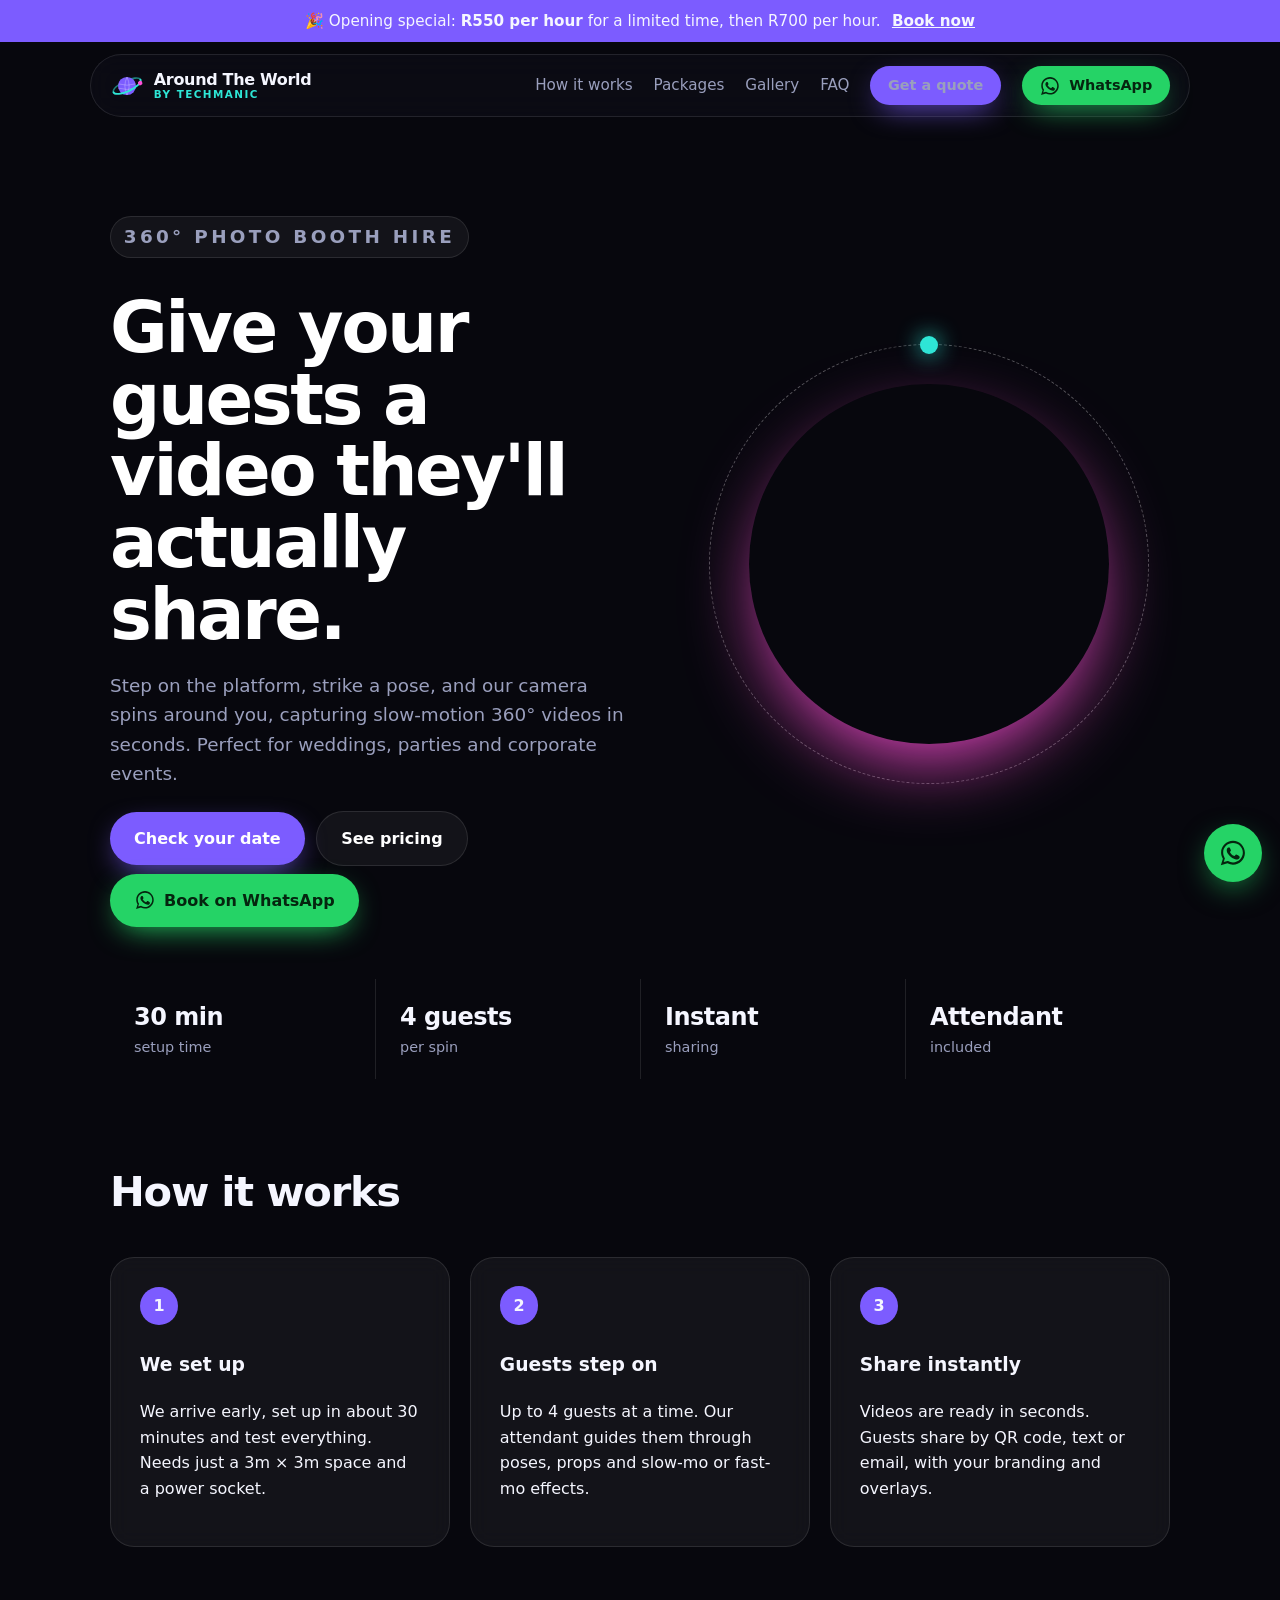
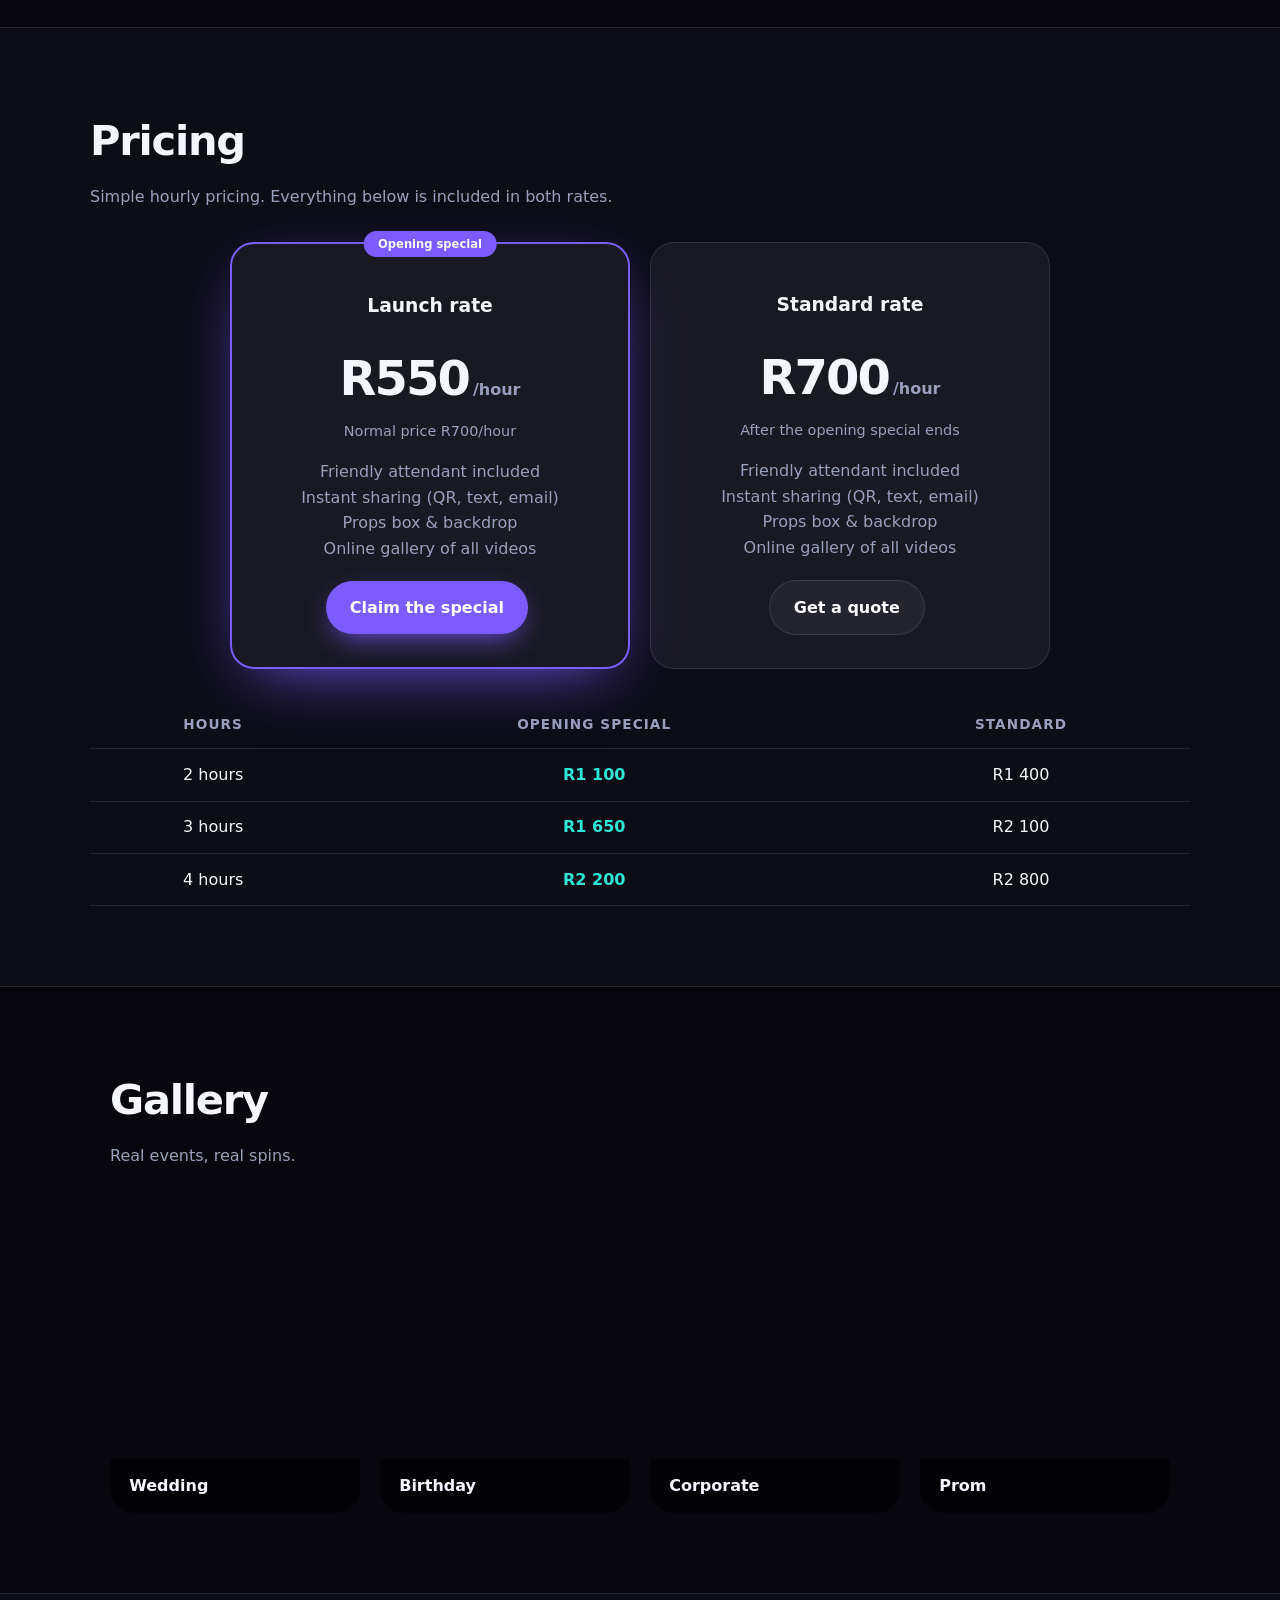
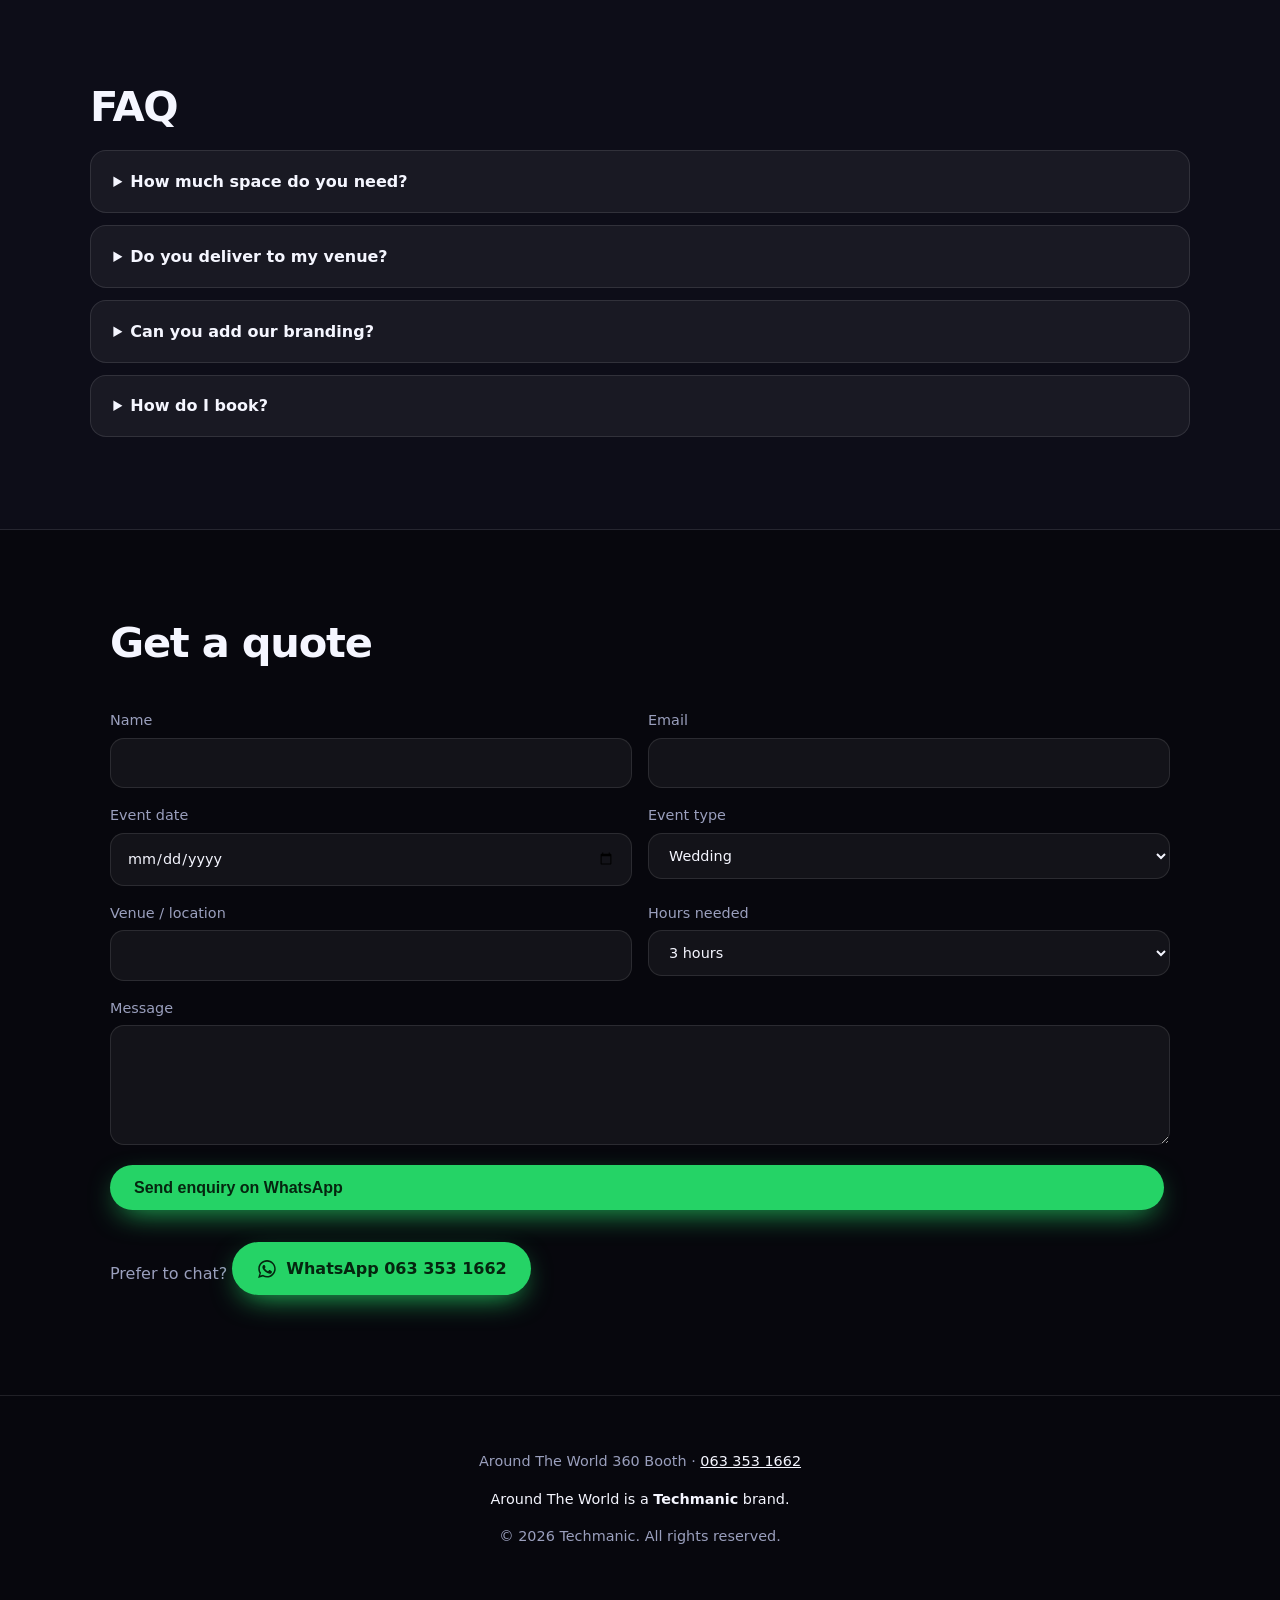
==== index.html @ c6d535d0 "Add Techmanic parent brand to nav and footer Co-Authored-By: Claude Sonnet 5.5 <noreply@anthropic.co" ====
<!DOCTYPE html>
<html lang="en">
<head>
<meta charset="UTF-8">
<meta name="viewport" content="width=device-width, initial-scale=1">
<title>Around The World | 360 Photo Booth Hire South Africa</title>
<meta name="description" content="Hire a 360 photo booth for weddings, birthdays and corporate events. Slow-motion video, instant sharing, friendly attendant included.">
<link rel="icon" type="image/svg+xml" href="assets/logo-mark.svg">
<link rel="stylesheet" href="assets/style.css">
</head>
<body>
<div class="promo">🎉 Opening special: <strong>R550 per hour</strong> for a limited time, then R700 per hour. <a href="#book">Book now</a></div>
<header class="nav">
  <a class="logo" href="#top"><img class="mark" src="assets/logo-mark.svg" alt="" width="34" height="34"><span class="brand">Around The World<small>by Techmanic</small></span></a>
  <nav>
    <a href="#how">How it works</a>
    <a href="#packages">Packages</a>
    <a href="#gallery">Gallery</a>
    <a href="#faq">FAQ</a>
    <a class="btn small" href="#book">Get a quote</a>
    <a class="btn small wa" href="https://wa.me/27633531662?text=Hi%20Around%20The%20World%2C%20I%27d%20like%20to%20book%20the%20360%20photo%20booth." target="_blank" rel="noopener"><svg viewBox="0 0 32 32" width="22" height="22" aria-hidden="true" fill="currentColor"><path d="M16 3C9 3 3.3 8.6 3.3 15.5c0 2.4.7 4.7 1.9 6.600L3 29l7.100-2.100a12.800 12.800 0 0 0 5.900 1.500c7 0 12.700-5.600 12.700-12.500S23 3 16 3zm0 23.100c-1.900 0-3.700-.5-5.300-1.500l-.4-.2-4.200 1.200 1.300-4-.3-.4a10.300 10.300 0 0 1-1.600-5.600C5.500 9.900 10.200 5.400 16 5.400s10.500 4.500 10.500 10.100S21.800 26.100 16 26.100zm5.800-7.500c-.3-.2-1.900-.9-2.200-1-.3-.1-.5-.2-.7.200-.2.300-.8 1-1 1.200-.2.200-.4.200-.7.100-.3-.2-1.400-.5-2.600-1.600-1-.9-1.600-1.900-1.800-2.200-.2-.3 0-.5.100-.7l.5-.6c.2-.2.200-.3.300-.5.100-.2.100-.4 0-.6l-1-2.300c-.2-.6-.5-.5-.7-.5h-.6c-.2 0-.6.1-.9.400-.3.300-1.200 1.200-1.200 2.800s1.200 3.300 1.400 3.500c.2.200 2.400 3.700 5.800 5.100.8.400 1.500.6 2 .8.800.3 1.600.2 2.200.1.700-.1 1.900-.8 2.200-1.500.3-.8.300-1.400.2-1.500-.1-.2-.3-.3-.6-.4z"/></svg> WhatsApp</a>
  </nav>
</header>

<main id="top">
  <section class="hero">
    <div class="hero-text">
      <p class="eyebrow">360° Photo Booth Hire</p>
      <h1>Give your guests a video they'll actually share.</h1>
      <p>Step on the platform, strike a pose, and our camera spins around you, capturing slow-motion 360° videos in seconds. Perfect for weddings, parties and corporate events.</p>
      <a class="btn" href="#book">Check your date</a>
      <a class="btn ghost" href="#packages">See pricing</a>
      <a class="btn wa" href="https://wa.me/27633531662?text=Hi%20Around%20The%20World%2C%20I%27d%20like%20to%20book%20the%20360%20photo%20booth." target="_blank" rel="noopener"><svg viewBox="0 0 32 32" width="22" height="22" aria-hidden="true" fill="currentColor"><path d="M16 3C9 3 3.3 8.6 3.3 15.5c0 2.4.7 4.7 1.9 6.600L3 29l7.100-2.100a12.800 12.800 0 0 0 5.900 1.500c7 0 12.700-5.600 12.700-12.500S23 3 16 3zm0 23.100c-1.900 0-3.700-.5-5.300-1.500l-.4-.2-4.200 1.200 1.300-4-.3-.4a10.300 10.300 0 0 1-1.600-5.600C5.500 9.900 10.200 5.400 16 5.400s10.500 4.500 10.500 10.100S21.800 26.100 16 26.100zm5.800-7.500c-.3-.2-1.900-.9-2.200-1-.3-.1-.5-.2-.7.200-.2.300-.8 1-1 1.200-.2.200-.4.200-.7.100-.3-.2-1.400-.5-2.600-1.600-1-.9-1.600-1.900-1.800-2.200-.2-.3 0-.5.100-.7l.5-.6c.2-.2.200-.3.300-.5.100-.2.100-.4 0-.6l-1-2.300c-.2-.6-.5-.5-.7-.5h-.6c-.2 0-.6.1-.9.400-.3.300-1.200 1.200-1.200 2.800s1.200 3.300 1.400 3.500c.2.200 2.400 3.700 5.800 5.100.8.400 1.500.6 2 .8.800.3 1.600.2 2.200.1.700-.1 1.900-.8 2.200-1.500.3-.8.300-1.400.2-1.500-.1-.2-.3-.3-.6-.4z"/></svg> Book on WhatsApp</a>
    </div>
    <div class="hero-art" aria-hidden="true"><div class="orbit"><span class="dot"></span></div><div class="hero-img" style="background-image:url(assets/images/hero.jpg),var(--g-hero)"></div></div>
  </section>

  <section class="stats">
    <div><strong>30 min</strong><span>setup time</span></div>
    <div><strong>4 guests</strong><span>per spin</span></div>
    <div><strong>Instant</strong><span>sharing</span></div>
    <div><strong>Attendant</strong><span>included</span></div>
  </section>

  <section id="how" class="section">
    <h2>How it works</h2>
    <div class="grid three">
      <div class="card"><span class="num">1</span><h3>We set up</h3><p>We arrive early, set up in about 30 minutes and test everything. Needs just a 3m × 3m space and a power socket.</p></div>
      <div class="card"><span class="num">2</span><h3>Guests step on</h3><p>Up to 4 guests at a time. Our attendant guides them through poses, props and slow-mo or fast-mo effects.</p></div>
      <div class="card"><span class="num">3</span><h3>Share instantly</h3><p>Videos are ready in seconds. Guests share by QR code, text or email, with your branding and overlays.</p></div>
    </div>
  </section>

  <section id="packages" class="section alt">
    <h2>Pricing</h2>
    <p class="sub">Simple hourly pricing. Everything below is included in both rates.</p>
    <div class="grid two">
      <div class="card price featured"><span class="badge">Opening special</span><h3>Launch rate</h3><p class="amount">R550<small>/hour</small></p><p class="was">Normal price R700/hour</p>
        <ul><li>Friendly attendant included</li><li>Instant sharing (QR, text, email)</li><li>Props box &amp; backdrop</li><li>Online gallery of all videos</li></ul><a class="btn" href="#book">Claim the special</a></div>
      <div class="card price"><h3>Standard rate</h3><p class="amount">R700<small>/hour</small></p><p class="was">After the opening special ends</p>
        <ul><li>Friendly attendant included</li><li>Instant sharing (QR, text, email)</li><li>Props box &amp; backdrop</li><li>Online gallery of all videos</li></ul><a class="btn ghost" href="#book">Get a quote</a></div>
    </div>
    <table class="examples"><thead><tr><th>Hours</th><th>Opening special</th><th>Standard</th></tr></thead><tbody>
      <tr><td>2 hours</td><td>R1 100</td><td>R1 400</td></tr>
      <tr><td>3 hours</td><td>R1 650</td><td>R2 100</td></tr>
      <tr><td>4 hours</td><td>R2 200</td><td>R2 800</td></tr></tbody></table>
  </section>

  <section id="gallery" class="section">
    <h2>Gallery</h2>
    <p class="sub">Real events, real spins.</p>
    <div class="grid four gallery"><figure class="tile" style="background-image:url(assets/images/wedding.jpg),var(--g-wedding)"><figcaption>Wedding</figcaption></figure><figure class="tile" style="background-image:url(assets/images/birthday.jpg),var(--g-birthday)"><figcaption>Birthday</figcaption></figure><figure class="tile" style="background-image:url(assets/images/corporate.jpg),var(--g-corporate)"><figcaption>Corporate</figcaption></figure><figure class="tile" style="background-image:url(assets/images/prom.jpg),var(--g-prom)"><figcaption>Prom</figcaption></figure></div>
  </section>

  <section id="faq" class="section alt">
    <h2>FAQ</h2>
    <details><summary>How much space do you need?</summary><p>About 3m × 3m with a clear height of 2.5m, plus a nearby power socket.</p></details>
    <details><summary>Do you deliver to my venue?</summary><p>Yes. Delivery and setup are included within your local area; a small fee may apply further out.</p></details>
    <details><summary>Can you add our branding?</summary><p>Yes. Custom overlays, intros and outros are available. Just tell us what you need in your enquiry.</p></details>
    <details><summary>How do I book?</summary><p>Send an enquiry below. Once your date is confirmed, a deposit secures the booking. The opening special rate applies to bookings made while it runs.</p></details>
  </section>

  <section id="book" class="section">
    <h2>Get a quote</h2>
    <form id="enquiry" class="form">
      <label>Name<input name="name" required></label>
      <label>Email<input type="email" name="email" required></label>
      <label>Event date<input type="date" name="date" required></label>
      <label>Event type
        <select name="type"><option>Wedding</option><option>Birthday</option><option>Corporate</option><option>Other</option></select></label>
      <label>Venue / location<input name="venue"></label>
      <label>Hours needed
        <select name="hours"><option>2 hours</option><option selected>3 hours</option><option>4 hours</option><option>More than 4 hours</option></select></label>
      <label class="full">Message<textarea name="message" rows="4"></textarea></label>
      <button class="btn wa" type="submit">Send enquiry on WhatsApp</button>
    </form>
    <p class="or">Prefer to chat? <a class="btn wa" href="https://wa.me/27633531662?text=Hi%20Around%20The%20World%2C%20I%27d%20like%20to%20book%20the%20360%20photo%20booth." target="_blank" rel="noopener"><svg viewBox="0 0 32 32" width="22" height="22" aria-hidden="true" fill="currentColor"><path d="M16 3C9 3 3.3 8.6 3.3 15.5c0 2.4.7 4.7 1.9 6.600L3 29l7.100-2.100a12.800 12.800 0 0 0 5.900 1.500c7 0 12.700-5.600 12.700-12.500S23 3 16 3zm0 23.100c-1.900 0-3.700-.5-5.300-1.500l-.4-.2-4.200 1.200 1.300-4-.3-.4a10.300 10.300 0 0 1-1.600-5.600C5.500 9.900 10.200 5.400 16 5.400s10.500 4.500 10.500 10.100S21.800 26.100 16 26.100zm5.800-7.500c-.3-.2-1.900-.9-2.200-1-.3-.1-.5-.2-.7.200-.2.300-.8 1-1 1.200-.2.200-.4.200-.7.100-.3-.2-1.400-.5-2.600-1.600-1-.9-1.600-1.900-1.800-2.200-.2-.3 0-.5.100-.7l.5-.6c.2-.2.200-.3.300-.5.100-.2.100-.4 0-.6l-1-2.300c-.2-.6-.5-.5-.7-.5h-.6c-.2 0-.6.1-.9.400-.3.300-1.200 1.200-1.200 2.800s1.200 3.300 1.400 3.500c.2.200 2.400 3.700 5.800 5.100.8.400 1.500.6 2 .8.800.3 1.600.2 2.200.1.700-.1 1.900-.8 2.200-1.500.3-.8.300-1.400.2-1.500-.1-.2-.3-.3-.6-.4z"/></svg> WhatsApp 063 353 1662</a></p>
  </section>
</main>

<footer>
  <p>Around The World 360 Booth · <a href="tel:+27633531662">063 353 1662</a></p>
  <p class="parent">Around The World is a <strong>Techmanic</strong> brand.</p>
  <p>© <span id="year"></span> Techmanic. All rights reserved.</p>
</footer>
<a class="wa-float" href="https://wa.me/27633531662?text=Hi%20Around%20The%20World%2C%20I%27d%20like%20to%20book%20the%20360%20photo%20booth." target="_blank" rel="noopener" aria-label="Chat on WhatsApp"><svg viewBox="0 0 32 32" width="22" height="22" aria-hidden="true" fill="currentColor"><path d="M16 3C9 3 3.3 8.6 3.3 15.5c0 2.4.7 4.7 1.9 6.600L3 29l7.100-2.100a12.800 12.800 0 0 0 5.900 1.500c7 0 12.700-5.600 12.700-12.500S23 3 16 3zm0 23.100c-1.900 0-3.700-.5-5.300-1.500l-.4-.2-4.200 1.200 1.300-4-.3-.4a10.300 10.300 0 0 1-1.600-5.600C5.500 9.900 10.200 5.400 16 5.400s10.500 4.500 10.500 10.100S21.800 26.100 16 26.100zm5.800-7.500c-.3-.2-1.900-.9-2.200-1-.3-.1-.5-.2-.7.200-.2.300-.8 1-1 1.200-.2.200-.4.200-.7.100-.3-.2-1.400-.5-2.600-1.600-1-.9-1.600-1.900-1.800-2.200-.2-.3 0-.5.100-.7l.5-.6c.2-.2.200-.3.300-.5.100-.2.100-.4 0-.6l-1-2.300c-.2-.6-.5-.5-.7-.5h-.6c-.2 0-.6.1-.9.400-.3.300-1.200 1.200-1.200 2.800s1.200 3.300 1.400 3.500c.2.200 2.400 3.700 5.800 5.100.8.400 1.500.6 2 .8.800.3 1.600.2 2.200.1.700-.1 1.900-.8 2.200-1.500.3-.8.300-1.400.2-1.500-.1-.2-.3-.3-.6-.4z"/></svg></a>
<script>
document.getElementById('year').textContent=new Date().getFullYear();
document.getElementById('enquiry').addEventListener('submit',function(e){
  e.preventDefault();
  var f=new FormData(e.target),g=function(k){return (f.get(k)||'').toString().trim()};
  var lines=['Hi Around The World, I\'d like to enquire about the 360 photo booth.','',
    'Name: '+g('name'),'Email: '+g('email'),'Event date: '+g('date'),'Event type: '+g('type'),
    'Venue: '+(g('venue')||'-'),'Hours needed: '+g('hours')];
  if(g('message'))lines.push('','Message: '+g('message'));
  window.open('https://wa.me/27633531662?text='+encodeURIComponent(lines.join('\n')),'_blank','noopener');
});
</script>
</body>
</html>
---- assets/style.css ----
:root{
  --bg:#07070d;--bg2:#0d0d18;--text:#f5f6ff;--muted:#9a9fbd;--accent:#7c5cff;--accent2:#ff4fd8;--accent3:#2ee6d6;
  --glass:rgba(255,255,255,.05);--border:rgba(255,255,255,.1);--radius:24px;
  --grad:var(--accent);
  --g-hero:#3a2a8f;
  --g-wedding:#4a2f8f;
  --g-birthday:#8f3b6a;
  --g-corporate:#1f4f8f;
  --g-prom:#6a2f8f;
}
*{box-sizing:border-box}
html{scroll-behavior:smooth}
body{margin:0;font-family:"Inter",system-ui,-apple-system,Segoe UI,Roboto,sans-serif;background:var(--bg);color:var(--text);line-height:1.6;}
a{color:inherit}
.nav{position:sticky;top:12px;z-index:10;display:flex;justify-content:space-between;align-items:center;gap:1rem;flex-wrap:wrap;margin:12px auto 0;max-width:1100px;width:calc(100% - 24px);padding:.7rem 1.2rem;background:rgba(13,13,24,.7);border:1px solid var(--border);border-radius:999px;backdrop-filter:blur(14px)}
.nav nav{display:flex;gap:1.3rem;align-items:center;flex-wrap:wrap}
.nav nav a{text-decoration:none;color:var(--muted);font-size:.95rem}
.nav nav a:hover{color:var(--text)}
.logo{display:flex;align-items:center;gap:.6rem;font-weight:800;text-decoration:none;letter-spacing:-.02em}
.btn{display:inline-block;background:var(--grad);color:#fff;font-weight:700;padding:.85rem 1.5rem;border:0;border-radius:999px;text-decoration:none;cursor:pointer;font-size:1rem;margin:.25rem .4rem .25rem 0;box-shadow:0 10px 30px -10px var(--accent);transition:transform .2s,box-shadow .2s}
.btn:hover{transform:translateY(-2px);box-shadow:0 14px 34px -8px var(--accent2)}
.btn.small{padding:.5rem 1.1rem;font-size:.9rem;margin:0}
.btn.ghost{background:var(--glass);border:1px solid var(--border);box-shadow:none}
.hero{display:grid;grid-template-columns:1.1fr 1fr;gap:3rem;align-items:center;max-width:1100px;margin:0 auto;padding:5rem 1.25rem 3rem}
.eyebrow{display:inline-block;color:var(--accent3);text-transform:uppercase;letter-spacing:.18em;font-size:.78rem;font-weight:700;padding:.35rem .8rem;border:1px solid var(--border);border-radius:999px;background:var(--glass)}
h1{font-size:clamp(2.4rem,6vw,4.4rem);line-height:1.02;letter-spacing:-.035em;margin:1rem 0 1.2rem;color:#fff}
.hero-text p{color:var(--muted);font-size:1.15rem;max-width:34rem}
.hero-art{position:relative;aspect-ratio:1;width:100%;max-width:440px;margin:auto}
.hero-img{position:absolute;inset:9%;border-radius:50%;background-size:cover;background-position:center;box-shadow:0 30px 80px -20px var(--accent2)}
.orbit{position:absolute;inset:0;border:1.5px dashed rgba(255,255,255,.3);border-radius:50%;animation:spin 10s linear infinite}
.dot{position:absolute;top:-9px;left:50%;width:18px;height:18px;margin-left:-9px;border-radius:50%;background:var(--accent3);box-shadow:0 0 22px var(--accent3)}
@keyframes spin{to{transform:rotate(360deg)}}
@media (prefers-reduced-motion:reduce){.orbit{animation:none}.btn{transition:none}}
.stats{display:grid;grid-template-columns:repeat(auto-fit,minmax(150px,1fr));max-width:1100px;margin:0 auto;padding:0 1.25rem}
.stats div{display:flex;flex-direction:column;padding:1.2rem 1.5rem;border-left:1px solid var(--border)}
.stats div:first-child{border-left:0}
.stats strong{font-size:1.5rem;letter-spacing:-.02em}
.stats span{color:var(--muted);font-size:.9rem}
.section{max-width:1100px;margin:0 auto;padding:5rem 1.25rem}
.section.alt{max-width:none;background:var(--bg2);border-top:1px solid var(--border);border-bottom:1px solid var(--border)}
.section.alt>*{max-width:1100px;margin-left:auto;margin-right:auto}
h2{font-size:clamp(1.8rem,4vw,2.6rem);letter-spacing:-.03em;margin:0 0 .6rem}
.sub{color:var(--muted);margin-top:0}
.grid{display:grid;gap:1.25rem;margin-top:2rem}
.grid.three{grid-template-columns:repeat(auto-fit,minmax(250px,1fr))}
.grid.four{grid-template-columns:repeat(auto-fit,minmax(220px,1fr))}
.card{background:var(--glass);border:1px solid var(--border);border-radius:var(--radius);padding:1.8rem;position:relative;backdrop-filter:blur(10px)}
.num{display:inline-grid;place-items:center;width:2.4rem;height:2.4rem;border-radius:50%;background:var(--grad);font-weight:800;margin-bottom:.4rem}
.price{text-align:center}
.price ul{list-style:none;padding:0;color:var(--muted)}
.amount{font-size:3rem;font-weight:800;letter-spacing:-.04em;margin:.2rem 0}
.featured{border:2px solid var(--accent);box-shadow:0 20px 60px -25px var(--accent)}
.badge{position:absolute;top:-13px;left:50%;transform:translateX(-50%);background:var(--grad);font-size:.72rem;font-weight:800;padding:.25rem .9rem;border-radius:999px}
.tile{margin:0;aspect-ratio:4/5;border-radius:var(--radius);background-size:cover;background-position:center;display:flex;align-items:flex-end;overflow:hidden;position:relative;transition:transform .3s}
.tile:hover{transform:translateY(-4px) scale(1.01)}
.tile figcaption{width:100%;padding:.9rem 1.2rem;font-weight:700;background:rgba(0,0,0,.55)}
details{background:var(--glass);border:1px solid var(--border);border-radius:16px;padding:1.1rem 1.4rem;margin-bottom:.75rem}
summary{cursor:pointer;font-weight:600}
details p{color:var(--muted);margin-bottom:0}
.form{display:grid;grid-template-columns:repeat(2,1fr);gap:1rem;margin-top:2rem}
.form label{display:flex;flex-direction:column;gap:.35rem;color:var(--muted);font-size:.9rem}
.form .full,.form button{grid-column:1/-1}
input,select,textarea{font:inherit;padding:.8rem 1rem;border-radius:14px;border:1px solid var(--border);background:var(--glass);color:var(--text)}
input:focus,select:focus,textarea:focus{outline:2px solid var(--accent);outline-offset:1px}
footer{text-align:center;color:var(--muted);padding:2.5rem 1.25rem;border-top:1px solid var(--border);font-size:.9rem}
@media (max-width:820px){.hero{grid-template-columns:1fr;padding-top:3rem;gap:2rem}.hero-art{max-width:300px}.form{grid-template-columns:1fr}.nav{border-radius:24px}.stats div{border-left:0}}

.promo{background:var(--grad);text-align:center;padding:.55rem 1rem;font-size:.95rem}
.promo a{text-decoration:underline;font-weight:700;margin-left:.4rem}
.grid.two{grid-template-columns:repeat(auto-fit,minmax(280px,1fr));max-width:820px;margin-left:auto;margin-right:auto}
.amount small{font-size:1rem;font-weight:600;color:var(--muted);letter-spacing:0;margin-left:.25rem}
.was{color:var(--muted);margin:0 0 .5rem;font-size:.9rem}
.examples{width:100%;max-width:820px;margin:2rem auto 0;border-collapse:collapse;text-align:center}
.examples th,.examples td{padding:.8rem;border-bottom:1px solid var(--border)}
.examples th{color:var(--muted);font-weight:600;font-size:.85rem;text-transform:uppercase;letter-spacing:.08em}
.examples td:nth-child(2){font-weight:700;color:var(--accent3)}

.btn.wa{background:#25d366;color:#05250f;box-shadow:0 10px 30px -10px #25d366;display:inline-flex;align-items:center;gap:.5rem}
.btn.wa:hover{box-shadow:0 14px 34px -8px #25d366}
.or{margin-top:1.5rem;color:var(--muted)}
.wa-float{position:fixed;right:18px;bottom:18px;z-index:20;width:58px;height:58px;border-radius:50%;background:#25d366;color:#05250f;display:grid;place-items:center;box-shadow:0 10px 30px -6px rgba(37,211,102,.6)}
.wa-float svg{width:30px;height:30px}
footer a{color:var(--text)}
@media (max-width:820px){.nav nav .btn.wa{display:none}}

.mark{width:34px;height:34px;border-radius:0;background:none}

.brand{display:flex;flex-direction:column;line-height:1.1}
.brand small{font-size:.65rem;font-weight:600;letter-spacing:.14em;text-transform:uppercase;color:var(--accent3)}
.parent{color:var(--text);margin-bottom:.2rem}
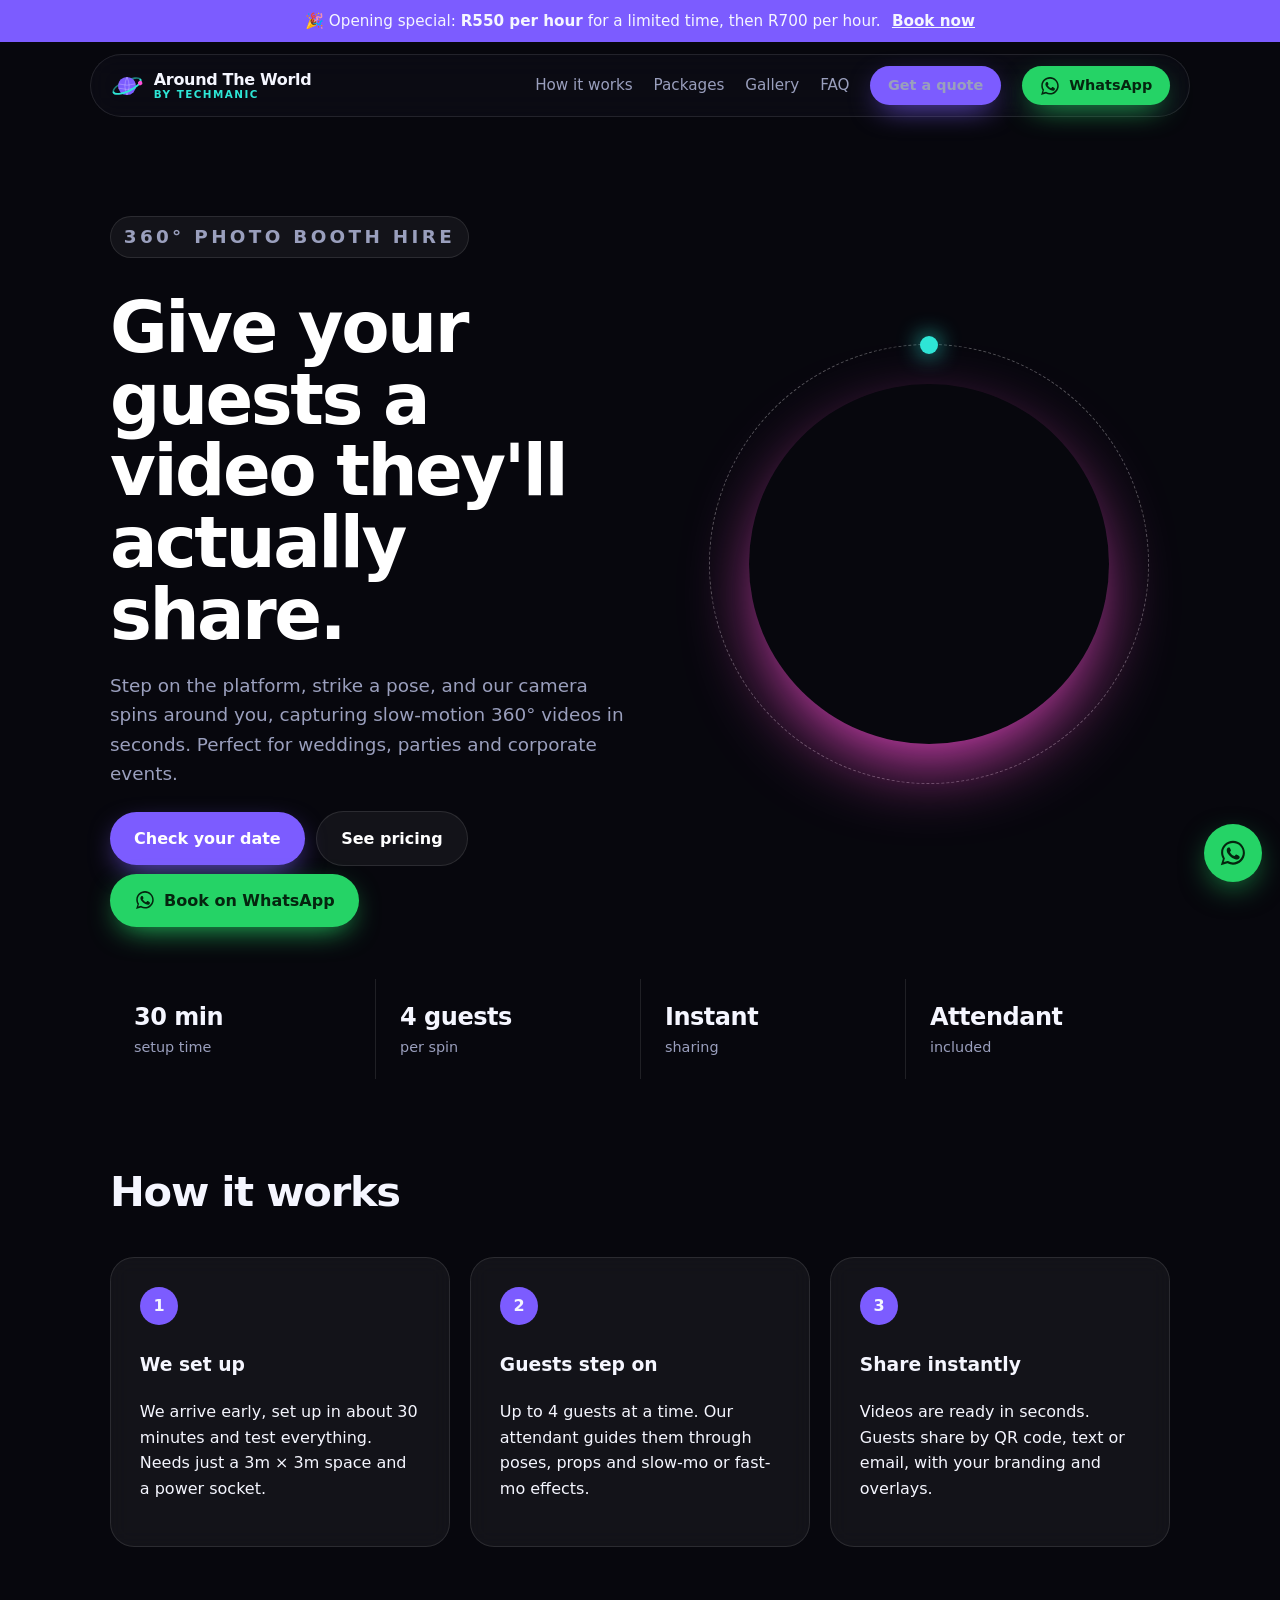
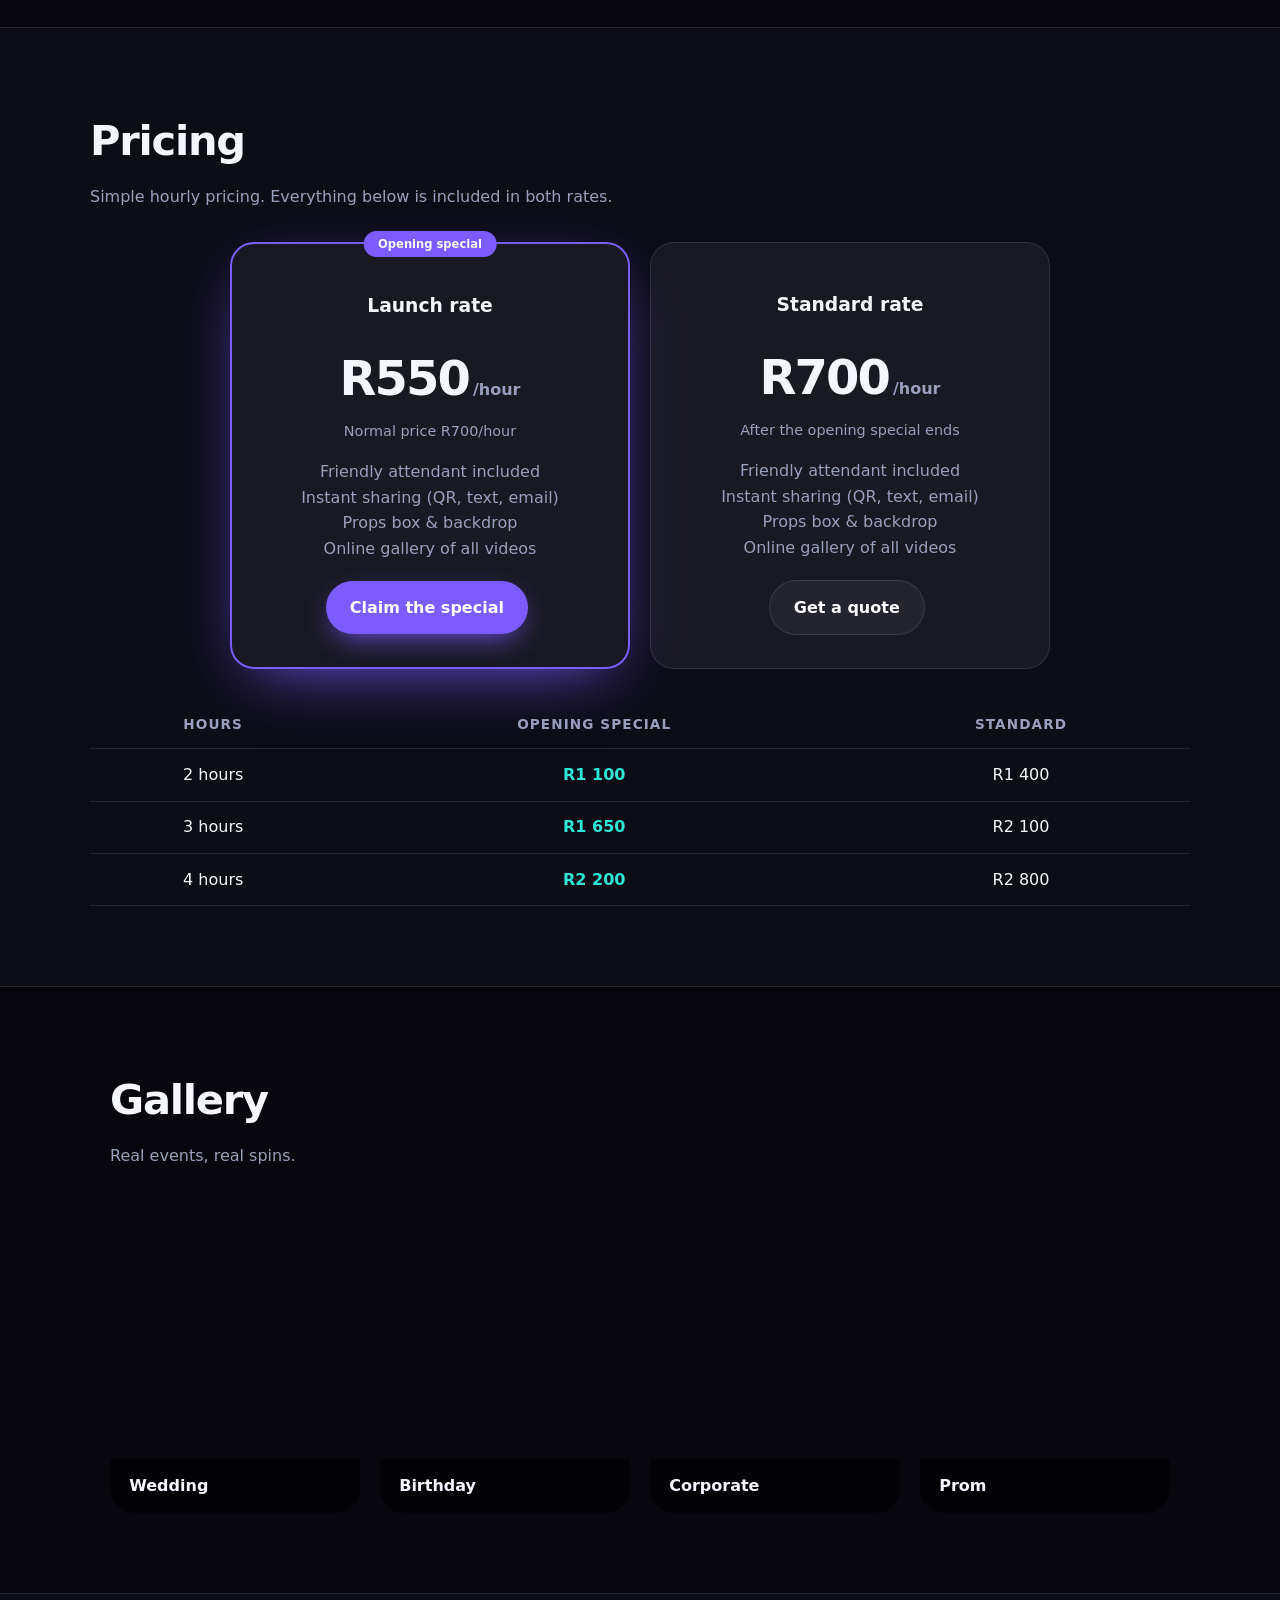
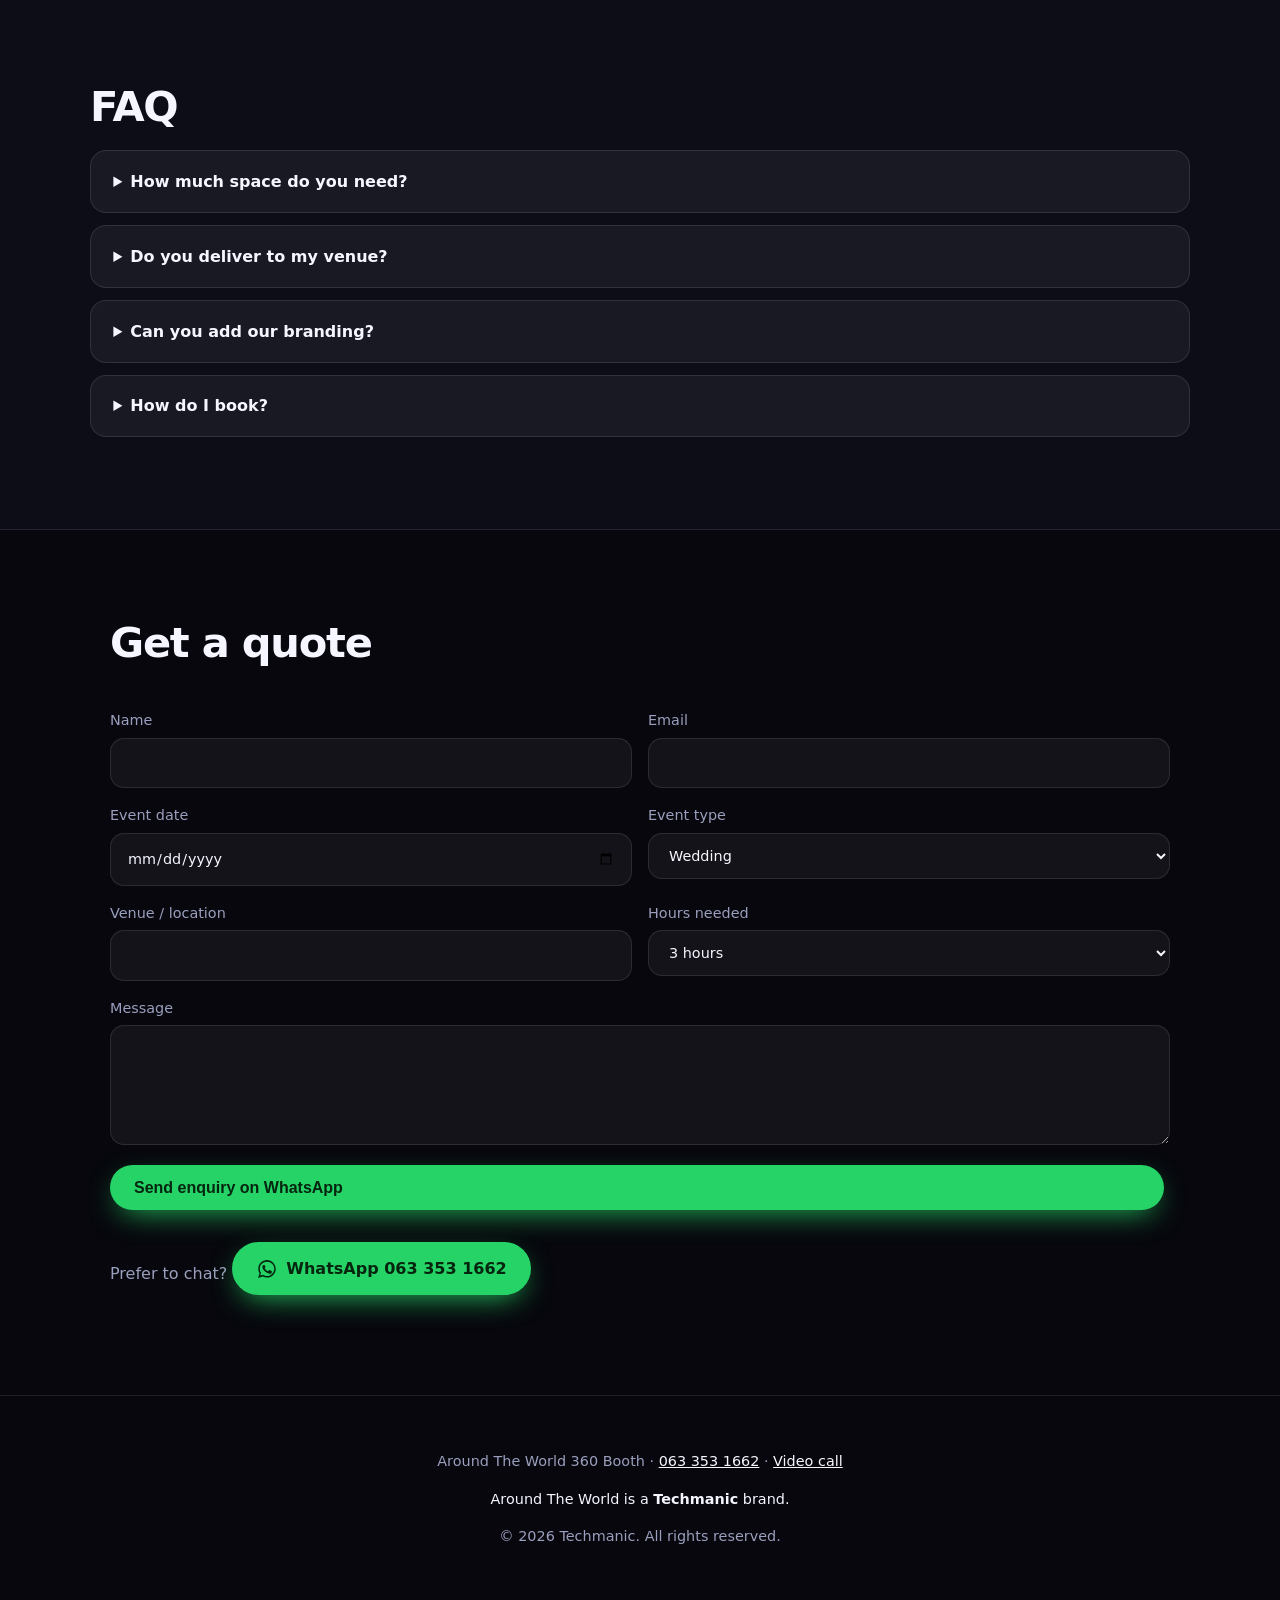
==== commit 25bede10: "Add Zoom-style video meeting page (meet.html) Lobby with camera preview, name, new meeting / join by" ====
--- a/index.html
+++ b/index.html
@@ -99,7 +99,7 @@
 </main>
 
 <footer>
-  <p>Around The World 360 Booth · <a href="tel:+27633531662">063 353 1662</a></p>
+  <p>Around The World 360 Booth · <a href="tel:+27633531662">063 353 1662</a> · <a href="meet.html">Video call</a></p>
   <p class="parent">Around The World is a <strong>Techmanic</strong> brand.</p>
   <p>© <span id="year"></span> Techmanic. All rights reserved.</p>
 </footer>
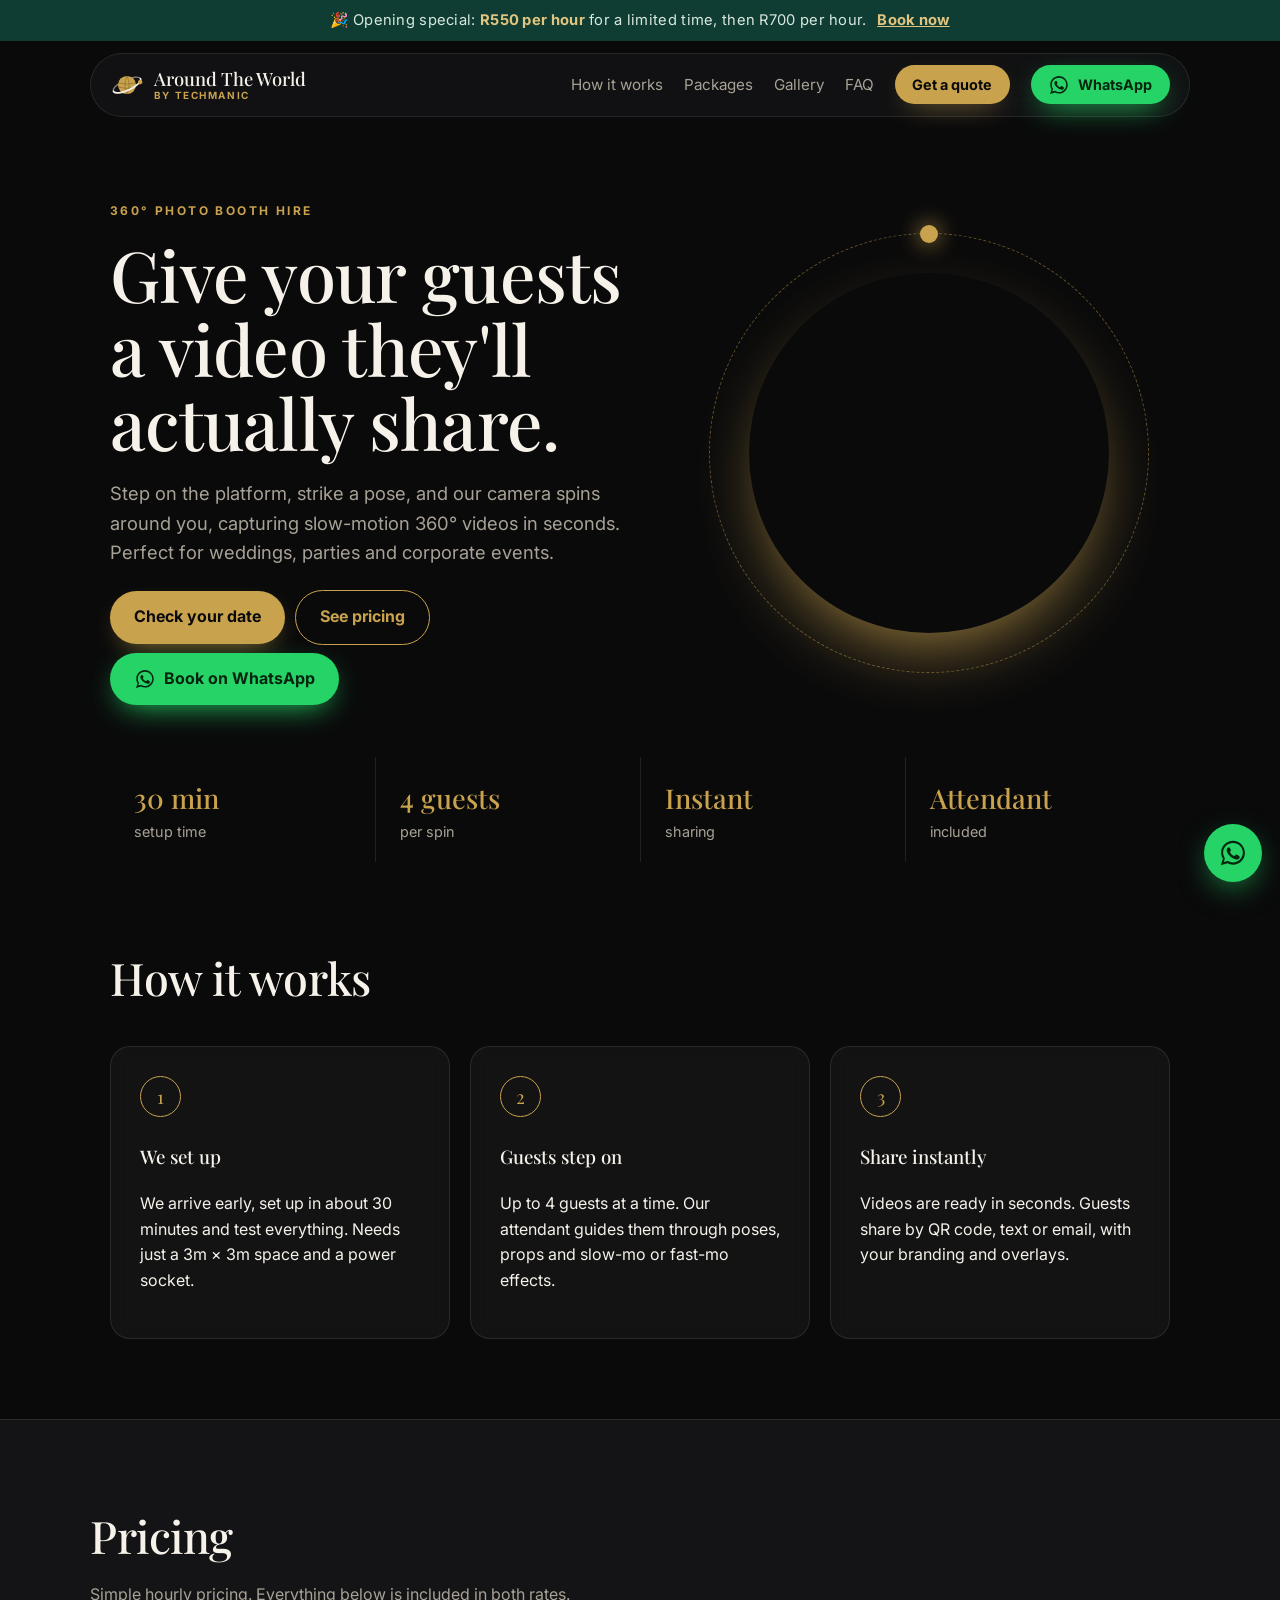
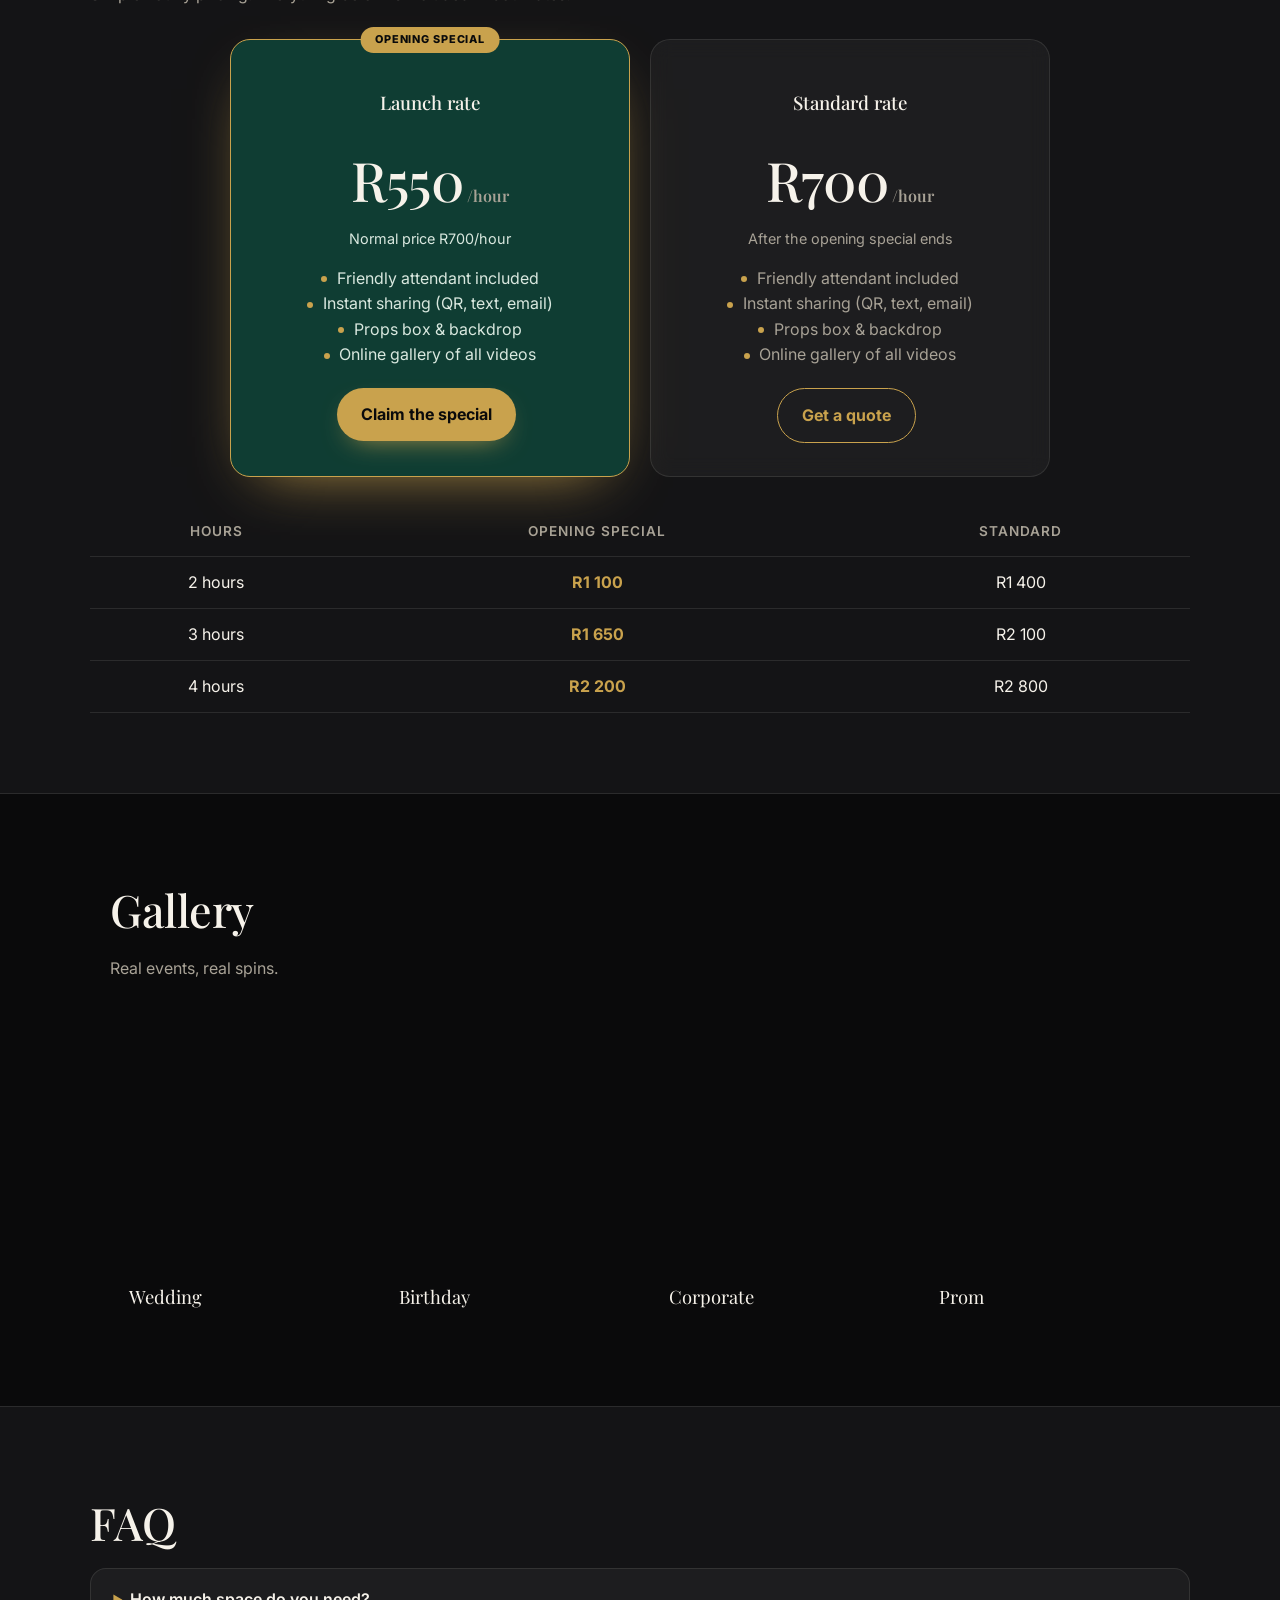
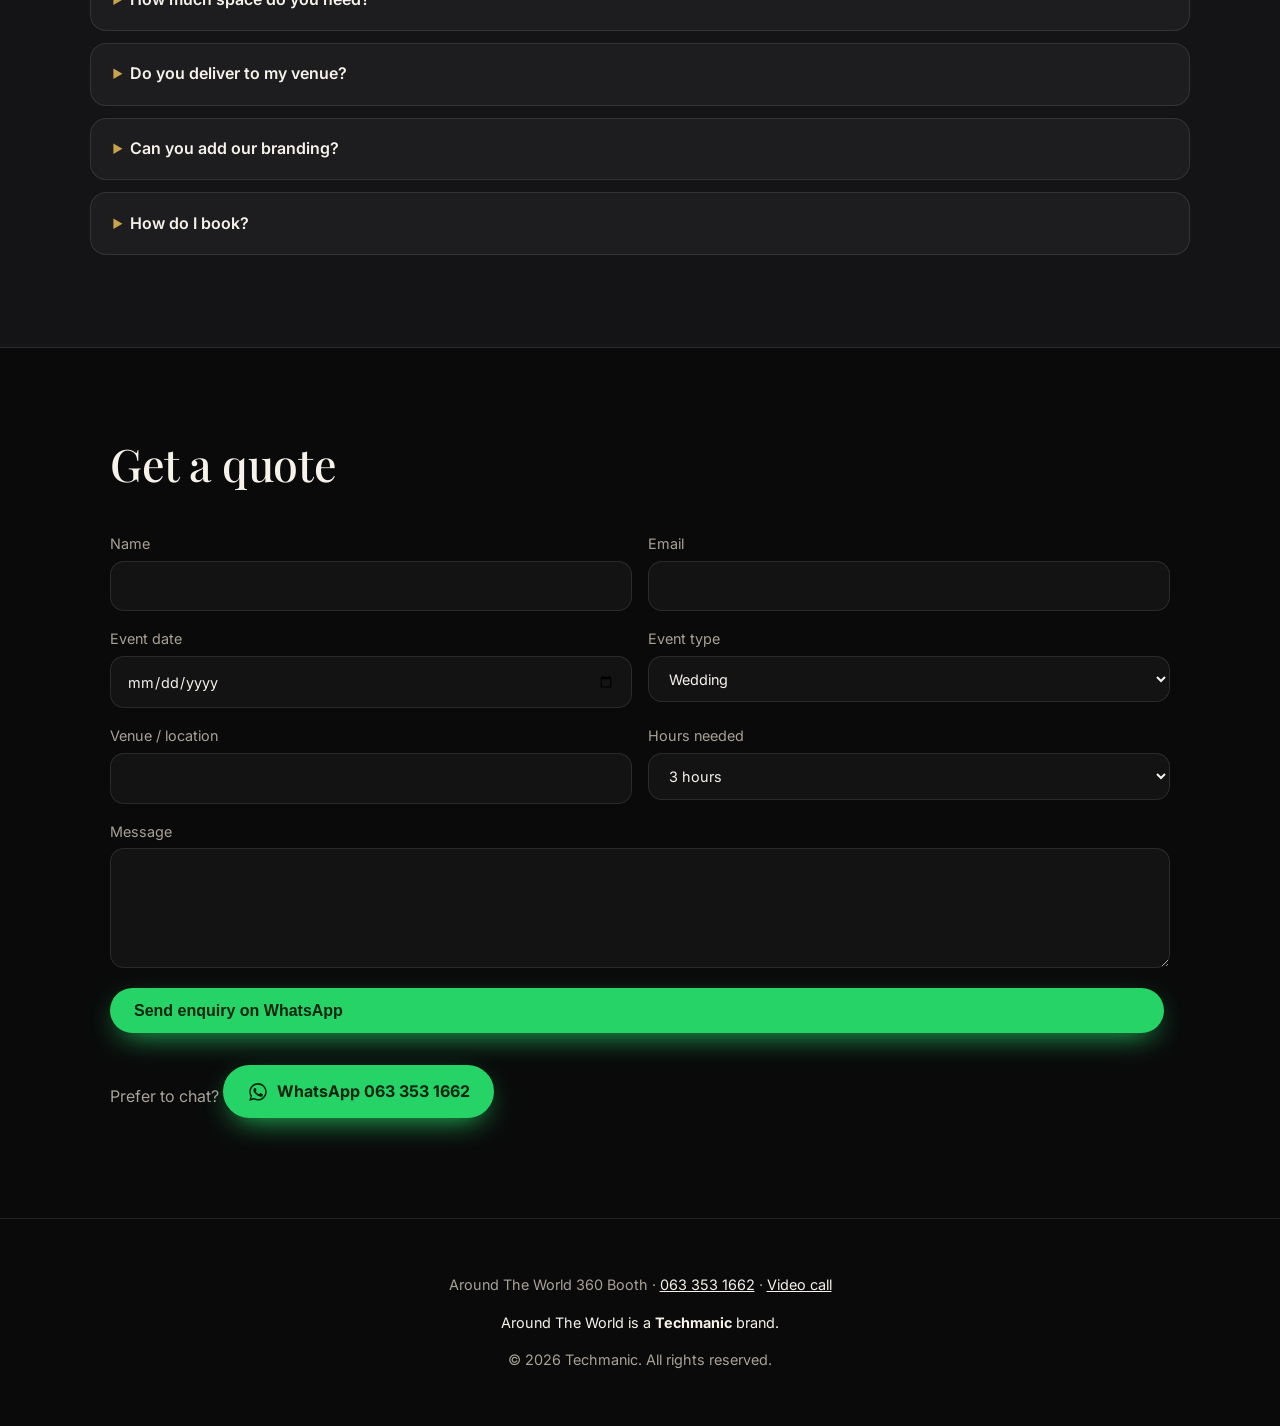
==== commit 9f9db954: "Apply luxury black, gold and green palette across site and Meet Switch the shared colour tokens from" ====
--- a/index.html
+++ b/index.html
@@ -6,6 +6,9 @@
 <title>Around The World | 360 Photo Booth Hire South Africa</title>
 <meta name="description" content="Hire a 360 photo booth for weddings, birthdays and corporate events. Slow-motion video, instant sharing, friendly attendant included.">
 <link rel="icon" type="image/svg+xml" href="assets/logo-mark.svg">
+<link rel="preconnect" href="https://fonts.googleapis.com">
+<link rel="preconnect" href="https://fonts.gstatic.com" crossorigin>
+<link rel="stylesheet" href="https://fonts.googleapis.com/css2?family=Inter:wght@400;500;600;700;800&family=Playfair+Display:wght@500;600&display=swap">
 <link rel="stylesheet" href="assets/style.css">
 </head>
 <body>
--- a/assets/style.css
+++ b/assets/style.css
@@ -1,59 +1,66 @@
 :root{
-  --bg:#07070d;--bg2:#0d0d18;--text:#f5f6ff;--muted:#9a9fbd;--accent:#7c5cff;--accent2:#ff4fd8;--accent3:#2ee6d6;
-  --glass:rgba(255,255,255,.05);--border:rgba(255,255,255,.1);--radius:24px;
+  /* Luxury palette: black, gold, cream, deep green (see design/*.png) */
+  --bg:#0a0a0b;--bg2:#141416;--surface:#1e1e22;--text:#f6f2ea;--muted:#a8a296;
+  --accent:#c9a24d;--accent2:#e2c47e;--accent3:#c9a24d;--on-accent:#0a0a0b;
+  --green:#0f3d33;--green-text:#d9e8df;
+  --glass:rgba(246,242,234,.04);--border:rgba(246,242,234,.1);--radius:20px;
+  --serif:"Playfair Display",Georgia,"Times New Roman",serif;
   --grad:var(--accent);
-  --g-hero:#3a2a8f;
-  --g-wedding:#4a2f8f;
-  --g-birthday:#8f3b6a;
-  --g-corporate:#1f4f8f;
-  --g-prom:#6a2f8f;
+  --g-hero:#1e1e22;
+  --g-wedding:#2a2418;
+  --g-birthday:#0f3d33;
+  --g-corporate:#1a2522;
+  --g-prom:#22201a;
 }
 *{box-sizing:border-box}
 html{scroll-behavior:smooth}
-body{margin:0;font-family:"Inter",system-ui,-apple-system,Segoe UI,Roboto,sans-serif;background:var(--bg);color:var(--text);line-height:1.6;}
+body{margin:0;-webkit-font-smoothing:antialiased;font-family:"Inter",system-ui,-apple-system,Segoe UI,Roboto,sans-serif;background:var(--bg);color:var(--text);line-height:1.6;}
 a{color:inherit}
 .nav{position:sticky;top:12px;z-index:10;display:flex;justify-content:space-between;align-items:center;gap:1rem;flex-wrap:wrap;margin:12px auto 0;max-width:1100px;width:calc(100% - 24px);padding:.7rem 1.2rem;background:rgba(13,13,24,.7);border:1px solid var(--border);border-radius:999px;backdrop-filter:blur(14px)}
 .nav nav{display:flex;gap:1.3rem;align-items:center;flex-wrap:wrap}
 .nav nav a{text-decoration:none;color:var(--muted);font-size:.95rem}
 .nav nav a:hover{color:var(--text)}
 .logo{display:flex;align-items:center;gap:.6rem;font-weight:800;text-decoration:none;letter-spacing:-.02em}
-.btn{display:inline-block;background:var(--grad);color:#fff;font-weight:700;padding:.85rem 1.5rem;border:0;border-radius:999px;text-decoration:none;cursor:pointer;font-size:1rem;margin:.25rem .4rem .25rem 0;box-shadow:0 10px 30px -10px var(--accent);transition:transform .2s,box-shadow .2s}
-.btn:hover{transform:translateY(-2px);box-shadow:0 14px 34px -8px var(--accent2)}
+.btn{display:inline-block;background:var(--grad);color:var(--on-accent);font-weight:700;padding:.85rem 1.5rem;border:0;border-radius:999px;text-decoration:none;cursor:pointer;font-size:1rem;margin:.25rem .4rem .25rem 0;box-shadow:0 10px 28px -14px var(--accent);transition:transform .2s,box-shadow .2s}
+.btn:hover{transform:translateY(-2px);background:var(--accent2);box-shadow:0 14px 34px -12px var(--accent)}
 .btn.small{padding:.5rem 1.1rem;font-size:.9rem;margin:0}
-.btn.ghost{background:var(--glass);border:1px solid var(--border);box-shadow:none}
+.btn.ghost{background:transparent;color:var(--accent);border:1px solid var(--accent);box-shadow:none}
+.btn.ghost:hover{background:rgba(201,162,77,.1)}
 .hero{display:grid;grid-template-columns:1.1fr 1fr;gap:3rem;align-items:center;max-width:1100px;margin:0 auto;padding:5rem 1.25rem 3rem}
 .eyebrow{display:inline-block;color:var(--accent3);text-transform:uppercase;letter-spacing:.18em;font-size:.78rem;font-weight:700;padding:.35rem .8rem;border:1px solid var(--border);border-radius:999px;background:var(--glass)}
-h1{font-size:clamp(2.4rem,6vw,4.4rem);line-height:1.02;letter-spacing:-.035em;margin:1rem 0 1.2rem;color:#fff}
+h1{font-family:var(--serif);font-weight:500;font-size:clamp(2.4rem,6vw,4.4rem);line-height:1.05;letter-spacing:-.01em;margin:1rem 0 1.2rem;color:var(--text)}
+h2,h3,.amount,.stats strong{font-family:var(--serif);font-weight:500}
 .hero-text p{color:var(--muted);font-size:1.15rem;max-width:34rem}
 .hero-art{position:relative;aspect-ratio:1;width:100%;max-width:440px;margin:auto}
-.hero-img{position:absolute;inset:9%;border-radius:50%;background-size:cover;background-position:center;box-shadow:0 30px 80px -20px var(--accent2)}
-.orbit{position:absolute;inset:0;border:1.5px dashed rgba(255,255,255,.3);border-radius:50%;animation:spin 10s linear infinite}
+.hero-img{position:absolute;inset:9%;border-radius:50%;background-size:cover;background-position:center;box-shadow:0 30px 80px -30px var(--accent)}
+.orbit{position:absolute;inset:0;border:1.5px dashed rgba(201,162,77,.45);border-radius:50%;animation:spin 10s linear infinite}
 .dot{position:absolute;top:-9px;left:50%;width:18px;height:18px;margin-left:-9px;border-radius:50%;background:var(--accent3);box-shadow:0 0 22px var(--accent3)}
 @keyframes spin{to{transform:rotate(360deg)}}
 @media (prefers-reduced-motion:reduce){.orbit{animation:none}.btn{transition:none}}
 .stats{display:grid;grid-template-columns:repeat(auto-fit,minmax(150px,1fr));max-width:1100px;margin:0 auto;padding:0 1.25rem}
 .stats div{display:flex;flex-direction:column;padding:1.2rem 1.5rem;border-left:1px solid var(--border)}
 .stats div:first-child{border-left:0}
-.stats strong{font-size:1.5rem;letter-spacing:-.02em}
+.stats strong{font-size:1.7rem;color:var(--accent)}
 .stats span{color:var(--muted);font-size:.9rem}
 .section{max-width:1100px;margin:0 auto;padding:5rem 1.25rem}
 .section.alt{max-width:none;background:var(--bg2);border-top:1px solid var(--border);border-bottom:1px solid var(--border)}
 .section.alt>*{max-width:1100px;margin-left:auto;margin-right:auto}
-h2{font-size:clamp(1.8rem,4vw,2.6rem);letter-spacing:-.03em;margin:0 0 .6rem}
+h2{font-size:clamp(1.9rem,4vw,2.8rem);letter-spacing:-.01em;margin:0 0 .6rem}
 .sub{color:var(--muted);margin-top:0}
 .grid{display:grid;gap:1.25rem;margin-top:2rem}
 .grid.three{grid-template-columns:repeat(auto-fit,minmax(250px,1fr))}
 .grid.four{grid-template-columns:repeat(auto-fit,minmax(220px,1fr))}
 .card{background:var(--glass);border:1px solid var(--border);border-radius:var(--radius);padding:1.8rem;position:relative;backdrop-filter:blur(10px)}
-.num{display:inline-grid;place-items:center;width:2.4rem;height:2.4rem;border-radius:50%;background:var(--grad);font-weight:800;margin-bottom:.4rem}
+.num{display:inline-grid;place-items:center;width:2.6rem;height:2.6rem;border-radius:50%;border:1px solid var(--accent);color:var(--accent);font-family:var(--serif);font-size:1.15rem;margin-bottom:.4rem}
 .price{text-align:center}
 .price ul{list-style:none;padding:0;color:var(--muted)}
-.amount{font-size:3rem;font-weight:800;letter-spacing:-.04em;margin:.2rem 0}
-.featured{border:2px solid var(--accent);box-shadow:0 20px 60px -25px var(--accent)}
-.badge{position:absolute;top:-13px;left:50%;transform:translateX(-50%);background:var(--grad);font-size:.72rem;font-weight:800;padding:.25rem .9rem;border-radius:999px}
+.amount{font-size:3.4rem;letter-spacing:-.01em;margin:.2rem 0}
+.featured{background:var(--green);border:1px solid var(--accent);box-shadow:0 20px 60px -30px var(--accent)}
+.featured ul,.featured .was{color:var(--green-text)}
+.badge{position:absolute;top:-13px;left:50%;transform:translateX(-50%);background:var(--grad);color:var(--on-accent);text-transform:uppercase;letter-spacing:.08em;font-size:.68rem;font-weight:800;padding:.25rem .9rem;border-radius:999px}
 .tile{margin:0;aspect-ratio:4/5;border-radius:var(--radius);background-size:cover;background-position:center;display:flex;align-items:flex-end;overflow:hidden;position:relative;transition:transform .3s}
 .tile:hover{transform:translateY(-4px) scale(1.01)}
-.tile figcaption{width:100%;padding:.9rem 1.2rem;font-weight:700;background:rgba(0,0,0,.55)}
+.tile figcaption{width:100%;padding:.9rem 1.2rem;font-family:var(--serif);font-size:1.15rem;background:linear-gradient(transparent,rgba(10,10,11,.85))}
 details{background:var(--glass);border:1px solid var(--border);border-radius:16px;padding:1.1rem 1.4rem;margin-bottom:.75rem}
 summary{cursor:pointer;font-weight:600}
 details p{color:var(--muted);margin-bottom:0}
@@ -65,15 +72,16 @@
 footer{text-align:center;color:var(--muted);padding:2.5rem 1.25rem;border-top:1px solid var(--border);font-size:.9rem}
 @media (max-width:820px){.hero{grid-template-columns:1fr;padding-top:3rem;gap:2rem}.hero-art{max-width:300px}.form{grid-template-columns:1fr}.nav{border-radius:24px}.stats div{border-left:0}}
 
-.promo{background:var(--grad);text-align:center;padding:.55rem 1rem;font-size:.95rem}
-.promo a{text-decoration:underline;font-weight:700;margin-left:.4rem}
+.promo{background:var(--green);color:var(--green-text);text-align:center;padding:.55rem 1rem;font-size:.92rem;letter-spacing:.02em}
+.promo strong{color:var(--accent2)}
+.promo a{color:var(--accent2);text-decoration:underline;font-weight:700;margin-left:.4rem}
 .grid.two{grid-template-columns:repeat(auto-fit,minmax(280px,1fr));max-width:820px;margin-left:auto;margin-right:auto}
 .amount small{font-size:1rem;font-weight:600;color:var(--muted);letter-spacing:0;margin-left:.25rem}
 .was{color:var(--muted);margin:0 0 .5rem;font-size:.9rem}
 .examples{width:100%;max-width:820px;margin:2rem auto 0;border-collapse:collapse;text-align:center}
 .examples th,.examples td{padding:.8rem;border-bottom:1px solid var(--border)}
 .examples th{color:var(--muted);font-weight:600;font-size:.85rem;text-transform:uppercase;letter-spacing:.08em}
-.examples td:nth-child(2){font-weight:700;color:var(--accent3)}
+.examples td:nth-child(2){font-weight:700;color:var(--accent)}
 
 .btn.wa{background:#25d366;color:#05250f;box-shadow:0 10px 30px -10px #25d366;display:inline-flex;align-items:center;gap:.5rem}
 .btn.wa:hover{box-shadow:0 14px 34px -8px #25d366}
@@ -85,6 +93,15 @@
 
 .mark{width:34px;height:34px;border-radius:0;background:none}
 
-.brand{display:flex;flex-direction:column;line-height:1.1}
-.brand small{font-size:.65rem;font-weight:600;letter-spacing:.14em;text-transform:uppercase;color:var(--accent3)}
+.brand{display:flex;flex-direction:column;line-height:1.1;font-family:var(--serif);font-weight:500;font-size:1.15rem;letter-spacing:0}
+.brand small{font-family:"Inter",system-ui,sans-serif}
+.brand small{font-size:.62rem;font-weight:700;letter-spacing:.16em;text-transform:uppercase;color:var(--accent)}
 .parent{color:var(--text);margin-bottom:.2rem}
+
+/* luxury details */
+::selection{background:var(--accent);color:var(--on-accent)}
+.price ul li::before{content:"";display:inline-block;width:6px;height:6px;border-radius:50%;background:var(--accent);margin-right:.6rem;vertical-align:middle}
+summary::marker{color:var(--accent)}
+.nav{background:rgba(20,20,22,.78)}
+.nav nav a.btn:not(.wa){color:var(--on-accent)}
+.eyebrow,.hero-text p.eyebrow,.panel p.eyebrow{color:var(--accent);font-size:.75rem;font-weight:700;letter-spacing:.2em;background:none;border:0;padding:0;margin:0;max-width:none}
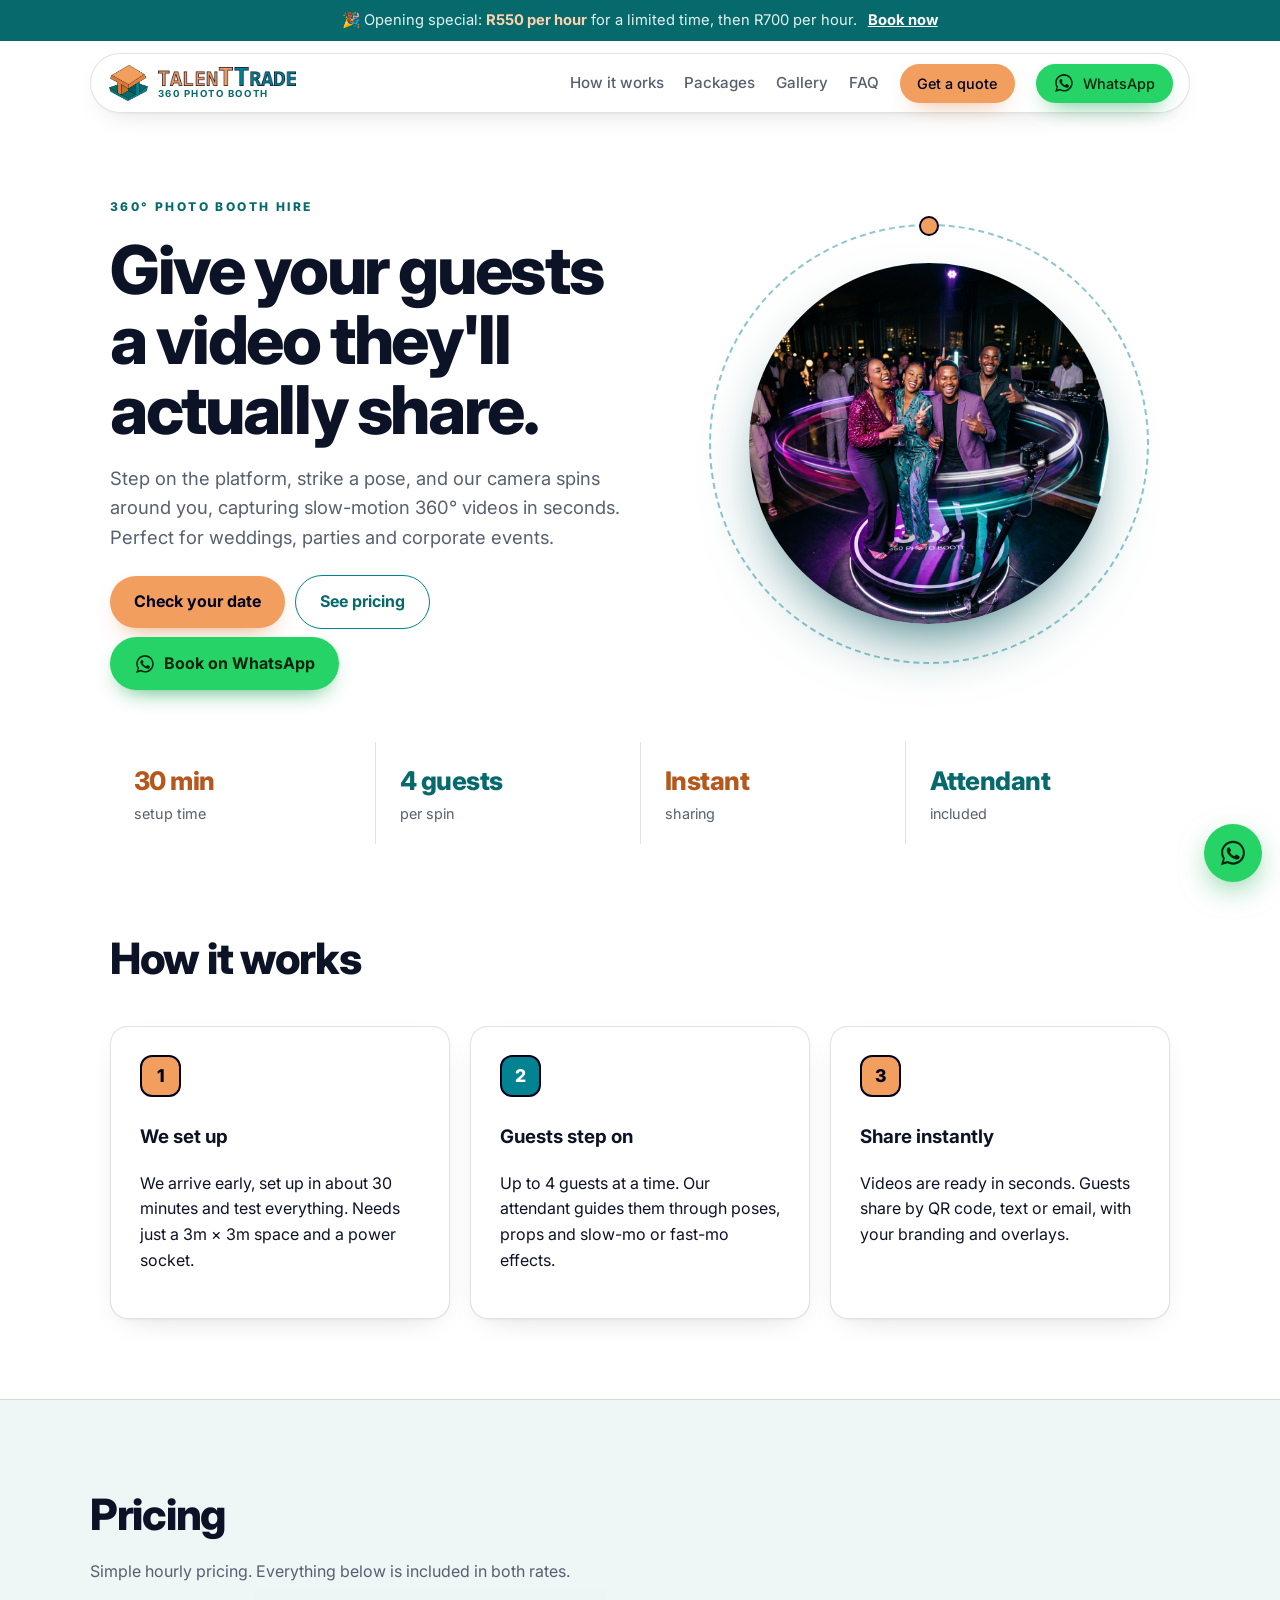
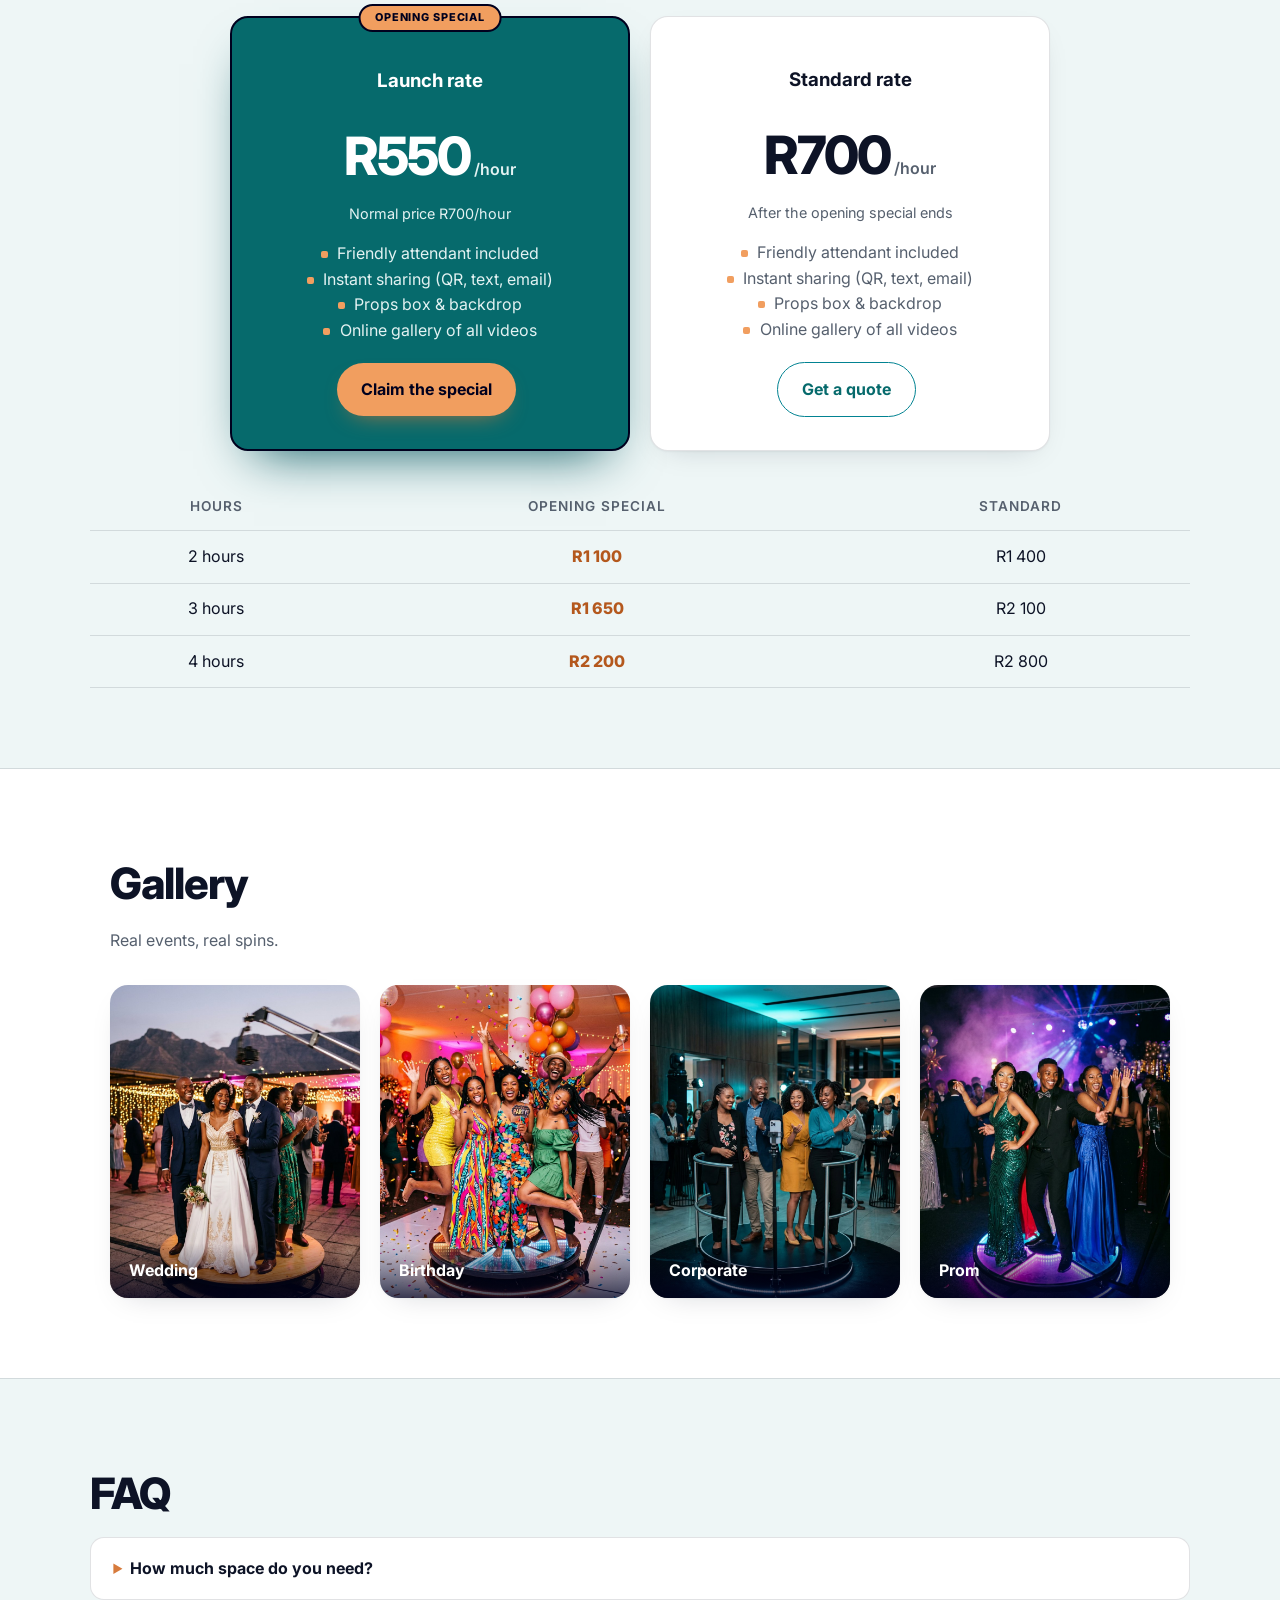
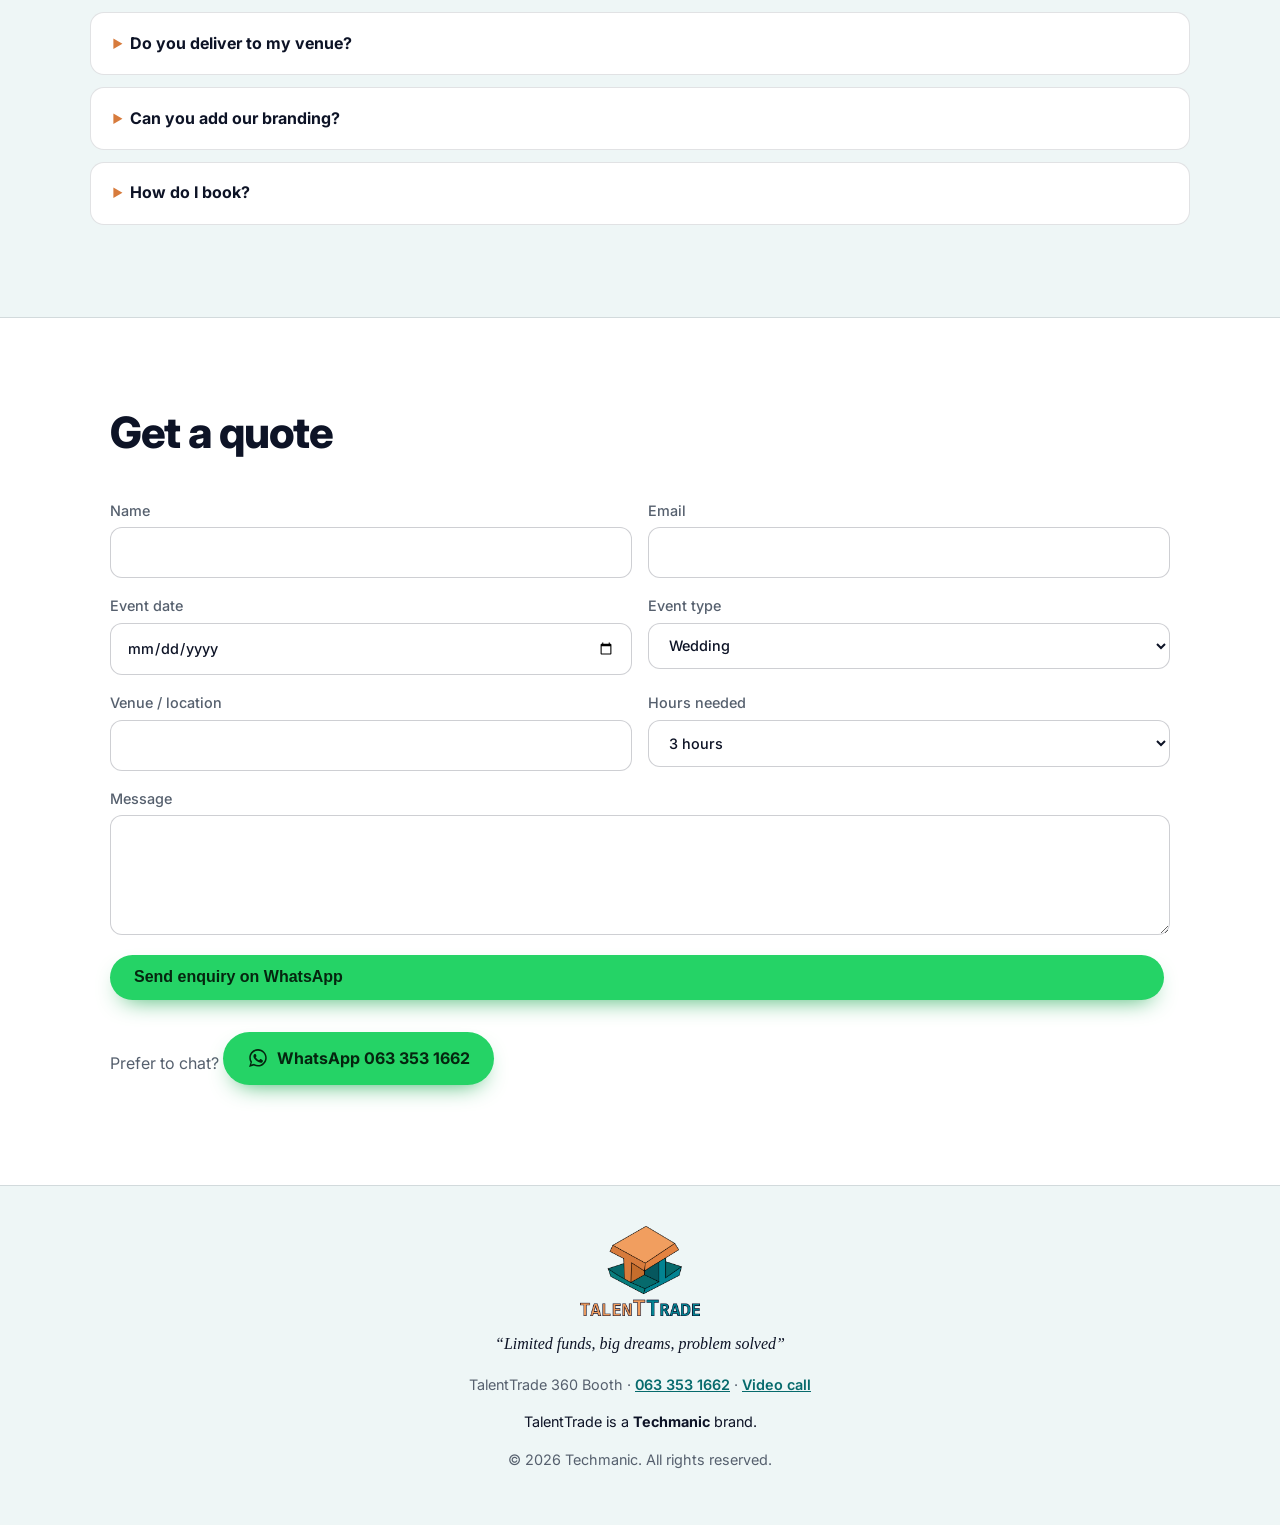
==== commit dc8bc405: "Rebrand everything to TalentTrade with its orange and teal palette - New logo assets cut from the Ta" ====
--- a/index.html
+++ b/index.html
@@ -3,25 +3,27 @@
 <head>
 <meta charset="UTF-8">
 <meta name="viewport" content="width=device-width, initial-scale=1">
-<title>Around The World | 360 Photo Booth Hire South Africa</title>
+<title>TalentTrade | 360 Photo Booth Hire South Africa</title>
 <meta name="description" content="Hire a 360 photo booth for weddings, birthdays and corporate events. Slow-motion video, instant sharing, friendly attendant included.">
-<link rel="icon" type="image/svg+xml" href="assets/logo-mark.svg">
+<link rel="icon" type="image/png" href="assets/favicon.png">
+<link rel="apple-touch-icon" href="assets/apple-touch-icon.png">
+<meta name="theme-color" content="#066a6c">
 <link rel="preconnect" href="https://fonts.googleapis.com">
 <link rel="preconnect" href="https://fonts.gstatic.com" crossorigin>
-<link rel="stylesheet" href="https://fonts.googleapis.com/css2?family=Inter:wght@400;500;600;700;800&family=Playfair+Display:wght@500;600&display=swap">
+<link rel="stylesheet" href="https://fonts.googleapis.com/css2?family=Inter:wght@400;500;600;700;800&display=swap">
 <link rel="stylesheet" href="assets/style.css">
 </head>
 <body>
 <div class="promo">🎉 Opening special: <strong>R550 per hour</strong> for a limited time, then R700 per hour. <a href="#book">Book now</a></div>
 <header class="nav">
-  <a class="logo" href="#top"><img class="mark" src="assets/logo-mark.svg" alt="" width="34" height="34"><span class="brand">Around The World<small>by Techmanic</small></span></a>
+  <a class="logo" href="#top"><img class="mark" src="assets/tt-mark.png" alt="" width="40" height="36"><span class="brand"><img class="wordmark" src="assets/tt-wordmark.png" alt="TalentTrade" width="139" height="19"><small>360 Photo Booth</small></span></a>
   <nav>
     <a href="#how">How it works</a>
     <a href="#packages">Packages</a>
     <a href="#gallery">Gallery</a>
     <a href="#faq">FAQ</a>
     <a class="btn small" href="#book">Get a quote</a>
-    <a class="btn small wa" href="https://wa.me/27633531662?text=Hi%20Around%20The%20World%2C%20I%27d%20like%20to%20book%20the%20360%20photo%20booth." target="_blank" rel="noopener"><svg viewBox="0 0 32 32" width="22" height="22" aria-hidden="true" fill="currentColor"><path d="M16 3C9 3 3.3 8.6 3.3 15.5c0 2.4.7 4.7 1.9 6.600L3 29l7.100-2.100a12.800 12.800 0 0 0 5.900 1.500c7 0 12.700-5.600 12.700-12.500S23 3 16 3zm0 23.100c-1.900 0-3.700-.5-5.300-1.500l-.4-.2-4.200 1.200 1.300-4-.3-.4a10.300 10.300 0 0 1-1.600-5.600C5.500 9.900 10.200 5.400 16 5.400s10.500 4.500 10.500 10.100S21.800 26.100 16 26.100zm5.800-7.500c-.3-.2-1.900-.9-2.200-1-.3-.1-.5-.2-.7.200-.2.300-.8 1-1 1.200-.2.200-.4.200-.7.100-.3-.2-1.400-.5-2.600-1.600-1-.9-1.600-1.900-1.800-2.200-.2-.3 0-.5.100-.7l.5-.6c.2-.2.200-.3.300-.5.100-.2.100-.4 0-.6l-1-2.300c-.2-.6-.5-.5-.7-.5h-.6c-.2 0-.6.1-.9.400-.3.300-1.200 1.200-1.200 2.800s1.200 3.300 1.400 3.500c.2.200 2.400 3.700 5.800 5.100.8.400 1.500.6 2 .8.800.3 1.600.2 2.200.1.700-.1 1.900-.8 2.200-1.500.3-.8.300-1.400.2-1.500-.1-.2-.3-.3-.6-.4z"/></svg> WhatsApp</a>
+    <a class="btn small wa" href="https://wa.me/27633531662?text=Hi%20TalentTrade%2C%20I%27d%20like%20to%20book%20the%20360%20photo%20booth." target="_blank" rel="noopener"><svg viewBox="0 0 32 32" width="22" height="22" aria-hidden="true" fill="currentColor"><path d="M16 3C9 3 3.3 8.6 3.3 15.5c0 2.4.7 4.7 1.9 6.600L3 29l7.100-2.100a12.800 12.800 0 0 0 5.900 1.500c7 0 12.700-5.600 12.700-12.500S23 3 16 3zm0 23.100c-1.900 0-3.700-.5-5.300-1.500l-.4-.2-4.200 1.200 1.300-4-.3-.4a10.300 10.300 0 0 1-1.600-5.600C5.500 9.900 10.200 5.400 16 5.400s10.500 4.500 10.500 10.100S21.800 26.100 16 26.100zm5.800-7.500c-.3-.2-1.900-.9-2.200-1-.3-.1-.5-.2-.7.200-.2.300-.8 1-1 1.200-.2.200-.4.200-.7.100-.3-.2-1.400-.5-2.600-1.600-1-.9-1.600-1.900-1.800-2.200-.2-.3 0-.5.100-.7l.5-.6c.2-.2.200-.3.300-.5.100-.2.100-.4 0-.6l-1-2.300c-.2-.6-.5-.5-.7-.5h-.6c-.2 0-.6.1-.9.400-.3.300-1.200 1.200-1.200 2.800s1.200 3.300 1.400 3.500c.2.200 2.400 3.700 5.800 5.100.8.400 1.500.6 2 .8.800.3 1.600.2 2.200.1.700-.1 1.900-.8 2.200-1.500.3-.8.300-1.400.2-1.500-.1-.2-.3-.3-.6-.4z"/></svg> WhatsApp</a>
   </nav>
 </header>
 
@@ -33,7 +35,7 @@
       <p>Step on the platform, strike a pose, and our camera spins around you, capturing slow-motion 360° videos in seconds. Perfect for weddings, parties and corporate events.</p>
       <a class="btn" href="#book">Check your date</a>
       <a class="btn ghost" href="#packages">See pricing</a>
-      <a class="btn wa" href="https://wa.me/27633531662?text=Hi%20Around%20The%20World%2C%20I%27d%20like%20to%20book%20the%20360%20photo%20booth." target="_blank" rel="noopener"><svg viewBox="0 0 32 32" width="22" height="22" aria-hidden="true" fill="currentColor"><path d="M16 3C9 3 3.3 8.6 3.3 15.5c0 2.4.7 4.7 1.9 6.600L3 29l7.100-2.100a12.800 12.800 0 0 0 5.900 1.500c7 0 12.700-5.600 12.700-12.500S23 3 16 3zm0 23.100c-1.900 0-3.700-.5-5.300-1.500l-.4-.2-4.200 1.200 1.300-4-.3-.4a10.300 10.300 0 0 1-1.600-5.600C5.500 9.900 10.200 5.400 16 5.400s10.500 4.500 10.500 10.100S21.800 26.100 16 26.100zm5.800-7.500c-.3-.2-1.900-.9-2.200-1-.3-.1-.5-.2-.7.200-.2.300-.8 1-1 1.200-.2.200-.4.200-.7.100-.3-.2-1.400-.5-2.600-1.600-1-.9-1.600-1.900-1.800-2.200-.2-.3 0-.5.100-.7l.5-.6c.2-.2.200-.3.300-.5.100-.2.100-.4 0-.6l-1-2.300c-.2-.6-.5-.5-.7-.5h-.6c-.2 0-.6.1-.9.400-.3.300-1.200 1.200-1.200 2.800s1.200 3.300 1.400 3.500c.2.200 2.400 3.700 5.800 5.100.8.400 1.500.6 2 .8.800.3 1.600.2 2.200.1.700-.1 1.900-.8 2.200-1.500.3-.8.300-1.400.2-1.500-.1-.2-.3-.3-.6-.4z"/></svg> Book on WhatsApp</a>
+      <a class="btn wa" href="https://wa.me/27633531662?text=Hi%20TalentTrade%2C%20I%27d%20like%20to%20book%20the%20360%20photo%20booth." target="_blank" rel="noopener"><svg viewBox="0 0 32 32" width="22" height="22" aria-hidden="true" fill="currentColor"><path d="M16 3C9 3 3.3 8.6 3.3 15.5c0 2.4.7 4.7 1.9 6.600L3 29l7.100-2.100a12.800 12.800 0 0 0 5.900 1.500c7 0 12.700-5.600 12.700-12.500S23 3 16 3zm0 23.100c-1.900 0-3.700-.5-5.300-1.500l-.4-.2-4.200 1.200 1.300-4-.3-.4a10.300 10.300 0 0 1-1.600-5.600C5.500 9.900 10.200 5.400 16 5.400s10.500 4.500 10.500 10.100S21.800 26.100 16 26.100zm5.800-7.500c-.3-.2-1.900-.9-2.200-1-.3-.1-.5-.2-.7.200-.2.300-.8 1-1 1.200-.2.200-.4.200-.7.100-.3-.2-1.400-.5-2.600-1.600-1-.9-1.600-1.900-1.800-2.200-.2-.3 0-.5.100-.7l.5-.6c.2-.2.200-.3.300-.5.100-.2.100-.4 0-.6l-1-2.300c-.2-.6-.5-.5-.7-.5h-.6c-.2 0-.6.1-.9.400-.3.300-1.200 1.200-1.200 2.800s1.200 3.300 1.400 3.500c.2.200 2.400 3.700 5.800 5.100.8.400 1.500.6 2 .8.800.3 1.600.2 2.200.1.700-.1 1.900-.8 2.200-1.500.3-.8.300-1.400.2-1.500-.1-.2-.3-.3-.6-.4z"/></svg> Book on WhatsApp</a>
     </div>
     <div class="hero-art" aria-hidden="true"><div class="orbit"><span class="dot"></span></div><div class="hero-img" style="background-image:url(assets/images/hero.jpg),var(--g-hero)"></div></div>
   </section>
@@ -97,22 +99,24 @@
       <label class="full">Message<textarea name="message" rows="4"></textarea></label>
       <button class="btn wa" type="submit">Send enquiry on WhatsApp</button>
     </form>
-    <p class="or">Prefer to chat? <a class="btn wa" href="https://wa.me/27633531662?text=Hi%20Around%20The%20World%2C%20I%27d%20like%20to%20book%20the%20360%20photo%20booth." target="_blank" rel="noopener"><svg viewBox="0 0 32 32" width="22" height="22" aria-hidden="true" fill="currentColor"><path d="M16 3C9 3 3.3 8.6 3.3 15.5c0 2.4.7 4.7 1.9 6.600L3 29l7.100-2.100a12.800 12.800 0 0 0 5.900 1.500c7 0 12.700-5.600 12.700-12.500S23 3 16 3zm0 23.100c-1.900 0-3.700-.5-5.300-1.500l-.4-.2-4.200 1.200 1.300-4-.3-.4a10.300 10.300 0 0 1-1.600-5.600C5.500 9.900 10.200 5.400 16 5.400s10.500 4.500 10.500 10.100S21.800 26.100 16 26.100zm5.800-7.500c-.3-.2-1.900-.9-2.200-1-.3-.1-.5-.2-.7.200-.2.300-.8 1-1 1.200-.2.200-.4.200-.7.100-.3-.2-1.400-.5-2.600-1.600-1-.9-1.600-1.900-1.800-2.200-.2-.3 0-.5.100-.7l.5-.6c.2-.2.200-.3.300-.5.100-.2.100-.4 0-.6l-1-2.300c-.2-.6-.5-.5-.7-.5h-.6c-.2 0-.6.1-.9.400-.3.300-1.200 1.200-1.200 2.800s1.200 3.300 1.400 3.500c.2.200 2.400 3.700 5.800 5.100.8.400 1.500.6 2 .8.800.3 1.600.2 2.200.1.700-.1 1.900-.8 2.200-1.500.3-.8.300-1.400.2-1.500-.1-.2-.3-.3-.6-.4z"/></svg> WhatsApp 063 353 1662</a></p>
+    <p class="or">Prefer to chat? <a class="btn wa" href="https://wa.me/27633531662?text=Hi%20TalentTrade%2C%20I%27d%20like%20to%20book%20the%20360%20photo%20booth." target="_blank" rel="noopener"><svg viewBox="0 0 32 32" width="22" height="22" aria-hidden="true" fill="currentColor"><path d="M16 3C9 3 3.3 8.6 3.3 15.5c0 2.4.7 4.7 1.9 6.600L3 29l7.100-2.100a12.800 12.800 0 0 0 5.900 1.500c7 0 12.700-5.600 12.700-12.500S23 3 16 3zm0 23.100c-1.900 0-3.700-.5-5.300-1.500l-.4-.2-4.200 1.200 1.300-4-.3-.4a10.300 10.300 0 0 1-1.600-5.600C5.500 9.900 10.200 5.400 16 5.400s10.500 4.500 10.500 10.100S21.800 26.100 16 26.100zm5.800-7.500c-.3-.2-1.900-.9-2.200-1-.3-.1-.5-.2-.7.200-.2.300-.8 1-1 1.200-.2.200-.4.200-.7.100-.3-.2-1.400-.5-2.600-1.600-1-.9-1.600-1.900-1.800-2.200-.2-.3 0-.5.100-.7l.5-.6c.2-.2.200-.3.300-.5.100-.2.100-.4 0-.6l-1-2.300c-.2-.6-.5-.5-.7-.5h-.6c-.2 0-.6.1-.9.400-.3.300-1.200 1.200-1.200 2.800s1.200 3.300 1.400 3.500c.2.200 2.400 3.700 5.800 5.100.8.400 1.500.6 2 .8.800.3 1.600.2 2.200.1.700-.1 1.900-.8 2.200-1.500.3-.8.300-1.400.2-1.500-.1-.2-.3-.3-.6-.4z"/></svg> WhatsApp 063 353 1662</a></p>
   </section>
 </main>
 
 <footer>
-  <p>Around The World 360 Booth · <a href="tel:+27633531662">063 353 1662</a> · <a href="meet.html">Video call</a></p>
-  <p class="parent">Around The World is a <strong>Techmanic</strong> brand.</p>
+  <img class="foot-logo" src="assets/tt-logo.png" alt="TalentTrade" width="120" height="90">
+  <p class="tagline">“Limited funds, big dreams, problem solved”</p>
+  <p>TalentTrade 360 Booth · <a href="tel:+27633531662">063 353 1662</a> · <a href="meet.html">Video call</a></p>
+  <p class="parent">TalentTrade is a <strong>Techmanic</strong> brand.</p>
   <p>© <span id="year"></span> Techmanic. All rights reserved.</p>
 </footer>
-<a class="wa-float" href="https://wa.me/27633531662?text=Hi%20Around%20The%20World%2C%20I%27d%20like%20to%20book%20the%20360%20photo%20booth." target="_blank" rel="noopener" aria-label="Chat on WhatsApp"><svg viewBox="0 0 32 32" width="22" height="22" aria-hidden="true" fill="currentColor"><path d="M16 3C9 3 3.3 8.6 3.3 15.5c0 2.4.7 4.7 1.9 6.600L3 29l7.100-2.100a12.800 12.800 0 0 0 5.900 1.500c7 0 12.700-5.600 12.700-12.500S23 3 16 3zm0 23.100c-1.900 0-3.700-.5-5.300-1.500l-.4-.2-4.200 1.200 1.300-4-.3-.4a10.300 10.300 0 0 1-1.600-5.600C5.500 9.900 10.200 5.400 16 5.400s10.500 4.500 10.500 10.100S21.800 26.100 16 26.100zm5.800-7.500c-.3-.2-1.900-.9-2.200-1-.3-.1-.5-.2-.7.200-.2.300-.8 1-1 1.200-.2.200-.4.200-.7.100-.3-.2-1.400-.5-2.600-1.600-1-.9-1.600-1.900-1.800-2.200-.2-.3 0-.5.100-.7l.5-.6c.2-.2.200-.3.300-.5.100-.2.100-.4 0-.6l-1-2.300c-.2-.6-.5-.5-.7-.5h-.6c-.2 0-.6.1-.9.400-.3.300-1.200 1.200-1.200 2.800s1.200 3.300 1.400 3.500c.2.200 2.400 3.700 5.800 5.100.8.400 1.500.6 2 .8.800.3 1.600.2 2.200.1.700-.1 1.900-.8 2.200-1.500.3-.8.300-1.400.2-1.500-.1-.2-.3-.3-.6-.4z"/></svg></a>
+<a class="wa-float" href="https://wa.me/27633531662?text=Hi%20TalentTrade%2C%20I%27d%20like%20to%20book%20the%20360%20photo%20booth." target="_blank" rel="noopener" aria-label="Chat on WhatsApp"><svg viewBox="0 0 32 32" width="22" height="22" aria-hidden="true" fill="currentColor"><path d="M16 3C9 3 3.3 8.6 3.3 15.5c0 2.4.7 4.7 1.9 6.600L3 29l7.100-2.100a12.800 12.800 0 0 0 5.900 1.500c7 0 12.700-5.600 12.700-12.500S23 3 16 3zm0 23.100c-1.900 0-3.700-.5-5.300-1.500l-.4-.2-4.200 1.200 1.300-4-.3-.4a10.300 10.300 0 0 1-1.600-5.600C5.500 9.900 10.200 5.400 16 5.400s10.500 4.500 10.500 10.100S21.800 26.100 16 26.100zm5.800-7.500c-.3-.2-1.900-.9-2.200-1-.3-.1-.5-.2-.7.200-.2.300-.8 1-1 1.200-.2.200-.4.200-.7.100-.3-.2-1.400-.5-2.600-1.600-1-.9-1.600-1.900-1.800-2.200-.2-.3 0-.5.100-.7l.5-.6c.2-.2.200-.3.300-.5.100-.2.100-.4 0-.6l-1-2.300c-.2-.6-.5-.5-.7-.5h-.6c-.2 0-.6.1-.9.400-.3.300-1.200 1.200-1.200 2.800s1.200 3.300 1.400 3.500c.2.200 2.400 3.700 5.800 5.100.8.400 1.500.6 2 .8.800.3 1.600.2 2.200.1.700-.1 1.900-.8 2.200-1.500.3-.8.300-1.400.2-1.500-.1-.2-.3-.3-.6-.4z"/></svg></a>
 <script>
 document.getElementById('year').textContent=new Date().getFullYear();
 document.getElementById('enquiry').addEventListener('submit',function(e){
   e.preventDefault();
   var f=new FormData(e.target),g=function(k){return (f.get(k)||'').toString().trim()};
-  var lines=['Hi Around The World, I\'d like to enquire about the 360 photo booth.','',
+  var lines=['Hi TalentTrade, I\'d like to enquire about the 360 photo booth.','',
     'Name: '+g('name'),'Email: '+g('email'),'Event date: '+g('date'),'Event type: '+g('type'),
     'Venue: '+(g('venue')||'-'),'Hours needed: '+g('hours')];
   if(g('message'))lines.push('','Message: '+g('message'));
--- a/assets/style.css
+++ b/assets/style.css
@@ -1,107 +1,136 @@
 :root{
-  /* Luxury palette: black, gold, cream, deep green (see design/*.png) */
-  --bg:#0a0a0b;--bg2:#141416;--surface:#1e1e22;--text:#f6f2ea;--muted:#a8a296;
-  --accent:#c9a24d;--accent2:#e2c47e;--accent3:#c9a24d;--on-accent:#0a0a0b;
-  --green:#0f3d33;--green-text:#d9e8df;
-  --glass:rgba(246,242,234,.04);--border:rgba(246,242,234,.1);--radius:20px;
-  --serif:"Playfair Display",Georgia,"Times New Roman",serif;
+  /* TalentTrade palette, sampled from the logo */
+  --orange:#f19e5f;--orange-2:#e48341;--orange-3:#d77b3c;--orange-text:#b4581d;
+  --teal:#028392;--teal-2:#066a6c;--teal-3:#06575e;--teal-tint:#eef6f6;
+  --navy:#00001e;
+
+  --bg:#ffffff;--bg2:var(--teal-tint);--surface:#ffffff;--text:#0d1326;--muted:#56606e;
+  --accent:var(--orange);--accent2:var(--orange-2);--accent3:var(--teal);--on-accent:var(--navy);
+  --green:var(--teal-2);--green-text:#e3f2f2;
+  --glass:#ffffff;--border:rgba(13,19,38,.12);--radius:18px;
+  --shadow:0 1px 2px rgba(13,19,38,.04),0 10px 30px -18px rgba(13,19,38,.25);
+  --display:"Inter",system-ui,-apple-system,Segoe UI,Roboto,sans-serif;
   --grad:var(--accent);
-  --g-hero:#1e1e22;
-  --g-wedding:#2a2418;
-  --g-birthday:#0f3d33;
-  --g-corporate:#1a2522;
-  --g-prom:#22201a;
+  /* photo placeholders: must be images (gradients), not plain colours, inside background-image */
+  --g-hero:linear-gradient(#d7ecec,#d7ecec);
+  --g-wedding:linear-gradient(#f8dcc7,#f8dcc7);
+  --g-birthday:linear-gradient(#f19e5f,#f19e5f);
+  --g-corporate:linear-gradient(#028392,#028392);
+  --g-prom:linear-gradient(#066a6c,#066a6c);
 }
 *{box-sizing:border-box}
 html{scroll-behavior:smooth}
-body{margin:0;-webkit-font-smoothing:antialiased;font-family:"Inter",system-ui,-apple-system,Segoe UI,Roboto,sans-serif;background:var(--bg);color:var(--text);line-height:1.6;}
+body{margin:0;-webkit-font-smoothing:antialiased;font-family:"Inter",system-ui,-apple-system,Segoe UI,Roboto,sans-serif;background:var(--bg);color:var(--text);line-height:1.6}
 a{color:inherit}
-.nav{position:sticky;top:12px;z-index:10;display:flex;justify-content:space-between;align-items:center;gap:1rem;flex-wrap:wrap;margin:12px auto 0;max-width:1100px;width:calc(100% - 24px);padding:.7rem 1.2rem;background:rgba(13,13,24,.7);border:1px solid var(--border);border-radius:999px;backdrop-filter:blur(14px)}
+::selection{background:var(--orange);color:var(--navy)}
+
+/* nav */
+.nav{position:sticky;top:12px;z-index:10;display:flex;justify-content:space-between;align-items:center;gap:1rem;flex-wrap:wrap;margin:12px auto 0;max-width:1100px;width:calc(100% - 24px);padding:.6rem 1rem .6rem 1.1rem;background:rgba(255,255,255,.88);border:1px solid var(--border);border-radius:999px;backdrop-filter:blur(14px);box-shadow:var(--shadow)}
 .nav nav{display:flex;gap:1.3rem;align-items:center;flex-wrap:wrap}
-.nav nav a{text-decoration:none;color:var(--muted);font-size:.95rem}
-.nav nav a:hover{color:var(--text)}
-.logo{display:flex;align-items:center;gap:.6rem;font-weight:800;text-decoration:none;letter-spacing:-.02em}
-.btn{display:inline-block;background:var(--grad);color:var(--on-accent);font-weight:700;padding:.85rem 1.5rem;border:0;border-radius:999px;text-decoration:none;cursor:pointer;font-size:1rem;margin:.25rem .4rem .25rem 0;box-shadow:0 10px 28px -14px var(--accent);transition:transform .2s,box-shadow .2s}
-.btn:hover{transform:translateY(-2px);background:var(--accent2);box-shadow:0 14px 34px -12px var(--accent)}
+.nav nav a{text-decoration:none;color:var(--muted);font-size:.95rem;font-weight:500}
+.nav nav a:hover{color:var(--teal-2)}
+.nav nav a.btn:not(.wa){color:var(--on-accent)}
+.logo{display:flex;align-items:center;gap:.6rem;text-decoration:none}
+.mark{height:36px;width:auto;display:block}
+.brand{display:flex;flex-direction:column;justify-content:center;gap:3px;line-height:1}
+.wordmark{height:19px;width:auto;display:block}
+.brand small{font-size:.6rem;font-weight:700;letter-spacing:.16em;text-transform:uppercase;color:var(--teal-2)}
+
+/* buttons */
+.btn{display:inline-block;background:var(--grad);color:var(--on-accent);font-weight:700;padding:.85rem 1.5rem;border:0;border-radius:999px;text-decoration:none;cursor:pointer;font-size:1rem;margin:.25rem .4rem .25rem 0;box-shadow:0 10px 24px -14px var(--orange-3);transition:transform .2s,box-shadow .2s,background .2s}
+.btn:hover{transform:translateY(-2px);background:var(--accent2);box-shadow:0 14px 30px -12px var(--orange-3)}
 .btn.small{padding:.5rem 1.1rem;font-size:.9rem;margin:0}
-.btn.ghost{background:transparent;color:var(--accent);border:1px solid var(--accent);box-shadow:none}
-.btn.ghost:hover{background:rgba(201,162,77,.1)}
+.btn.ghost{background:transparent;color:var(--teal-2);border:1.5px solid var(--teal);box-shadow:none}
+.btn.ghost:hover{background:var(--teal-tint)}
+.btn.wa{background:#25d366;color:#05250f;box-shadow:0 10px 24px -12px #1da851;display:inline-flex;align-items:center;gap:.5rem}
+.btn.wa:hover{background:#2bdc6e;box-shadow:0 14px 30px -10px #1da851}
+
+/* type */
+.eyebrow{display:inline-block;color:var(--teal-2);text-transform:uppercase;letter-spacing:.2em;font-size:.75rem;font-weight:800;margin:0}
+.hero-text p.eyebrow,.panel p.eyebrow{color:var(--teal-2);font-size:.75rem;margin:0;max-width:none}
+h1{font-family:var(--display);font-weight:800;font-size:clamp(2.4rem,6vw,4.2rem);line-height:1.04;letter-spacing:-.035em;margin:1rem 0 1.2rem;color:var(--text)}
+h2{font-family:var(--display);font-weight:800;font-size:clamp(1.9rem,4vw,2.7rem);letter-spacing:-.03em;margin:0 0 .6rem}
+h3{font-family:var(--display);font-weight:700}
+.sub{color:var(--muted);margin-top:0}
+
+/* hero */
 .hero{display:grid;grid-template-columns:1.1fr 1fr;gap:3rem;align-items:center;max-width:1100px;margin:0 auto;padding:5rem 1.25rem 3rem}
-.eyebrow{display:inline-block;color:var(--accent3);text-transform:uppercase;letter-spacing:.18em;font-size:.78rem;font-weight:700;padding:.35rem .8rem;border:1px solid var(--border);border-radius:999px;background:var(--glass)}
-h1{font-family:var(--serif);font-weight:500;font-size:clamp(2.4rem,6vw,4.4rem);line-height:1.05;letter-spacing:-.01em;margin:1rem 0 1.2rem;color:var(--text)}
-h2,h3,.amount,.stats strong{font-family:var(--serif);font-weight:500}
 .hero-text p{color:var(--muted);font-size:1.15rem;max-width:34rem}
 .hero-art{position:relative;aspect-ratio:1;width:100%;max-width:440px;margin:auto}
-.hero-img{position:absolute;inset:9%;border-radius:50%;background-size:cover;background-position:center;box-shadow:0 30px 80px -30px var(--accent)}
-.orbit{position:absolute;inset:0;border:1.5px dashed rgba(201,162,77,.45);border-radius:50%;animation:spin 10s linear infinite}
-.dot{position:absolute;top:-9px;left:50%;width:18px;height:18px;margin-left:-9px;border-radius:50%;background:var(--accent3);box-shadow:0 0 22px var(--accent3)}
+.hero-img{position:absolute;inset:9%;border-radius:50%;background-size:cover;background-position:center;box-shadow:0 30px 70px -30px var(--teal-3)}
+.orbit{position:absolute;inset:0;border:2px dashed rgba(2,131,146,.45);border-radius:50%;animation:spin 10s linear infinite}
+.dot{position:absolute;top:-10px;left:50%;width:20px;height:20px;margin-left:-10px;border-radius:50%;background:var(--orange);border:2px solid var(--navy)}
 @keyframes spin{to{transform:rotate(360deg)}}
 @media (prefers-reduced-motion:reduce){.orbit{animation:none}.btn{transition:none}}
+
+/* stats */
 .stats{display:grid;grid-template-columns:repeat(auto-fit,minmax(150px,1fr));max-width:1100px;margin:0 auto;padding:0 1.25rem}
 .stats div{display:flex;flex-direction:column;padding:1.2rem 1.5rem;border-left:1px solid var(--border)}
 .stats div:first-child{border-left:0}
-.stats strong{font-size:1.7rem;color:var(--accent)}
+.stats strong{font-size:1.6rem;font-weight:800;letter-spacing:-.02em;color:var(--teal-2)}
+.stats div:nth-child(odd) strong{color:var(--orange-text)}
 .stats span{color:var(--muted);font-size:.9rem}
+
+/* sections & cards */
 .section{max-width:1100px;margin:0 auto;padding:5rem 1.25rem}
 .section.alt{max-width:none;background:var(--bg2);border-top:1px solid var(--border);border-bottom:1px solid var(--border)}
 .section.alt>*{max-width:1100px;margin-left:auto;margin-right:auto}
-h2{font-size:clamp(1.9rem,4vw,2.8rem);letter-spacing:-.01em;margin:0 0 .6rem}
-.sub{color:var(--muted);margin-top:0}
 .grid{display:grid;gap:1.25rem;margin-top:2rem}
+.grid.two{grid-template-columns:repeat(auto-fit,minmax(280px,1fr));max-width:820px;margin-left:auto;margin-right:auto}
 .grid.three{grid-template-columns:repeat(auto-fit,minmax(250px,1fr))}
 .grid.four{grid-template-columns:repeat(auto-fit,minmax(220px,1fr))}
-.card{background:var(--glass);border:1px solid var(--border);border-radius:var(--radius);padding:1.8rem;position:relative;backdrop-filter:blur(10px)}
-.num{display:inline-grid;place-items:center;width:2.6rem;height:2.6rem;border-radius:50%;border:1px solid var(--accent);color:var(--accent);font-family:var(--serif);font-size:1.15rem;margin-bottom:.4rem}
+.card{background:var(--surface);border:1px solid var(--border);border-radius:var(--radius);padding:1.8rem;position:relative;box-shadow:var(--shadow)}
+.num{display:inline-grid;place-items:center;width:2.6rem;height:2.6rem;border-radius:12px;background:var(--orange);color:var(--navy);border:2px solid var(--navy);font-weight:800;font-size:1.1rem;margin-bottom:.4rem}
+.grid.three .card:nth-child(even) .num{background:var(--teal);color:#fff}
+
+/* pricing */
 .price{text-align:center}
 .price ul{list-style:none;padding:0;color:var(--muted)}
-.amount{font-size:3.4rem;letter-spacing:-.01em;margin:.2rem 0}
-.featured{background:var(--green);border:1px solid var(--accent);box-shadow:0 20px 60px -30px var(--accent)}
-.featured ul,.featured .was{color:var(--green-text)}
-.badge{position:absolute;top:-13px;left:50%;transform:translateX(-50%);background:var(--grad);color:var(--on-accent);text-transform:uppercase;letter-spacing:.08em;font-size:.68rem;font-weight:800;padding:.25rem .9rem;border-radius:999px}
-.tile{margin:0;aspect-ratio:4/5;border-radius:var(--radius);background-size:cover;background-position:center;display:flex;align-items:flex-end;overflow:hidden;position:relative;transition:transform .3s}
-.tile:hover{transform:translateY(-4px) scale(1.01)}
-.tile figcaption{width:100%;padding:.9rem 1.2rem;font-family:var(--serif);font-size:1.15rem;background:linear-gradient(transparent,rgba(10,10,11,.85))}
-details{background:var(--glass);border:1px solid var(--border);border-radius:16px;padding:1.1rem 1.4rem;margin-bottom:.75rem}
-summary{cursor:pointer;font-weight:600}
-details p{color:var(--muted);margin-bottom:0}
-.form{display:grid;grid-template-columns:repeat(2,1fr);gap:1rem;margin-top:2rem}
-.form label{display:flex;flex-direction:column;gap:.35rem;color:var(--muted);font-size:.9rem}
-.form .full,.form button{grid-column:1/-1}
-input,select,textarea{font:inherit;padding:.8rem 1rem;border-radius:14px;border:1px solid var(--border);background:var(--glass);color:var(--text)}
-input:focus,select:focus,textarea:focus{outline:2px solid var(--accent);outline-offset:1px}
-footer{text-align:center;color:var(--muted);padding:2.5rem 1.25rem;border-top:1px solid var(--border);font-size:.9rem}
-@media (max-width:820px){.hero{grid-template-columns:1fr;padding-top:3rem;gap:2rem}.hero-art{max-width:300px}.form{grid-template-columns:1fr}.nav{border-radius:24px}.stats div{border-left:0}}
-
-.promo{background:var(--green);color:var(--green-text);text-align:center;padding:.55rem 1rem;font-size:.92rem;letter-spacing:.02em}
-.promo strong{color:var(--accent2)}
-.promo a{color:var(--accent2);text-decoration:underline;font-weight:700;margin-left:.4rem}
-.grid.two{grid-template-columns:repeat(auto-fit,minmax(280px,1fr));max-width:820px;margin-left:auto;margin-right:auto}
+.price ul li::before{content:"";display:inline-block;width:7px;height:7px;border-radius:2px;background:var(--orange);margin-right:.6rem;vertical-align:middle}
+.amount{font-size:3.3rem;font-weight:800;letter-spacing:-.04em;margin:.2rem 0}
 .amount small{font-size:1rem;font-weight:600;color:var(--muted);letter-spacing:0;margin-left:.25rem}
 .was{color:var(--muted);margin:0 0 .5rem;font-size:.9rem}
+.featured{background:var(--teal-2);color:#fff;border:2px solid var(--navy);box-shadow:0 24px 50px -24px var(--teal-3)}
+.featured ul,.featured .was,.featured .amount small{color:var(--green-text)}
+.featured ul li::before{background:var(--orange)}
+.badge{position:absolute;top:-14px;left:50%;transform:translateX(-50%);background:var(--orange);color:var(--navy);border:2px solid var(--navy);text-transform:uppercase;letter-spacing:.08em;font-size:.68rem;font-weight:800;padding:.2rem .9rem;border-radius:999px;white-space:nowrap}
 .examples{width:100%;max-width:820px;margin:2rem auto 0;border-collapse:collapse;text-align:center}
 .examples th,.examples td{padding:.8rem;border-bottom:1px solid var(--border)}
 .examples th{color:var(--muted);font-weight:600;font-size:.85rem;text-transform:uppercase;letter-spacing:.08em}
-.examples td:nth-child(2){font-weight:700;color:var(--accent)}
+.examples td:nth-child(2){font-weight:800;color:var(--orange-text)}
 
-.btn.wa{background:#25d366;color:#05250f;box-shadow:0 10px 30px -10px #25d366;display:inline-flex;align-items:center;gap:.5rem}
-.btn.wa:hover{box-shadow:0 14px 34px -8px #25d366}
+/* gallery */
+.tile{margin:0;aspect-ratio:4/5;border-radius:var(--radius);background-size:cover;background-position:center;display:flex;align-items:flex-end;overflow:hidden;position:relative;transition:transform .3s;box-shadow:var(--shadow)}
+.tile:hover{transform:translateY(-4px) scale(1.01)}
+.tile figcaption{width:100%;padding:.9rem 1.2rem;font-weight:700;color:#fff;background:linear-gradient(transparent,rgba(0,0,30,.75))}
+
+/* faq & forms */
+details{background:var(--surface);border:1px solid var(--border);border-radius:14px;padding:1.1rem 1.4rem;margin-bottom:.75rem}
+summary{cursor:pointer;font-weight:700}
+summary::marker{color:var(--orange-3)}
+details p{color:var(--muted);margin-bottom:0}
+.form{display:grid;grid-template-columns:repeat(2,1fr);gap:1rem;margin-top:2rem}
+.form label{display:flex;flex-direction:column;gap:.35rem;color:var(--muted);font-size:.9rem;font-weight:500}
+.form .full,.form button{grid-column:1/-1}
+input,select,textarea{font:inherit;padding:.8rem 1rem;border-radius:12px;border:1px solid rgba(13,19,38,.2);background:#fff;color:var(--text)}
+input:focus,select:focus,textarea:focus{outline:2px solid var(--teal);outline-offset:1px;border-color:var(--teal)}
+input[type=checkbox]{accent-color:var(--teal)}
+
+/* promo bar, footer, whatsapp */
+.promo{background:var(--teal-2);color:var(--green-text);text-align:center;padding:.55rem 1rem;font-size:.92rem}
+.promo strong{color:#ffd2ae}
+.promo a{color:#fff;text-decoration:underline;font-weight:700;margin-left:.4rem}
 .or{margin-top:1.5rem;color:var(--muted)}
-.wa-float{position:fixed;right:18px;bottom:18px;z-index:20;width:58px;height:58px;border-radius:50%;background:#25d366;color:#05250f;display:grid;place-items:center;box-shadow:0 10px 30px -6px rgba(37,211,102,.6)}
+.wa-float{position:fixed;right:18px;bottom:18px;z-index:20;width:58px;height:58px;border-radius:50%;background:#25d366;color:#05250f;display:grid;place-items:center;box-shadow:0 10px 30px -6px rgba(29,168,81,.6)}
 .wa-float svg{width:30px;height:30px}
-footer a{color:var(--text)}
-@media (max-width:820px){.nav nav .btn.wa{display:none}}
-
-.mark{width:34px;height:34px;border-radius:0;background:none}
-
-.brand{display:flex;flex-direction:column;line-height:1.1;font-family:var(--serif);font-weight:500;font-size:1.15rem;letter-spacing:0}
-.brand small{font-family:"Inter",system-ui,sans-serif}
-.brand small{font-size:.62rem;font-weight:700;letter-spacing:.16em;text-transform:uppercase;color:var(--accent)}
+footer{text-align:center;color:var(--muted);padding:2.5rem 1.25rem;border-top:1px solid var(--border);font-size:.9rem;background:var(--bg2)}
+footer a{color:var(--teal-2);font-weight:600}
+footer .tagline{font-family:Georgia,"Times New Roman",serif;font-style:italic;color:var(--text);font-size:1rem;margin:.6rem 0 1rem}
+.foot-logo{height:90px;width:auto}
 .parent{color:var(--text);margin-bottom:.2rem}
 
-/* luxury details */
-::selection{background:var(--accent);color:var(--on-accent)}
-.price ul li::before{content:"";display:inline-block;width:6px;height:6px;border-radius:50%;background:var(--accent);margin-right:.6rem;vertical-align:middle}
-summary::marker{color:var(--accent)}
-.nav{background:rgba(20,20,22,.78)}
-.nav nav a.btn:not(.wa){color:var(--on-accent)}
-.eyebrow,.hero-text p.eyebrow,.panel p.eyebrow{color:var(--accent);font-size:.75rem;font-weight:700;letter-spacing:.2em;background:none;border:0;padding:0;margin:0;max-width:none}
+@media (max-width:820px){
+  .hero{grid-template-columns:1fr;padding-top:3rem;gap:2rem}.hero-art{max-width:300px}
+  .form{grid-template-columns:1fr}.nav{border-radius:24px}.stats div{border-left:0}
+  .nav nav .btn.wa{display:none}
+}
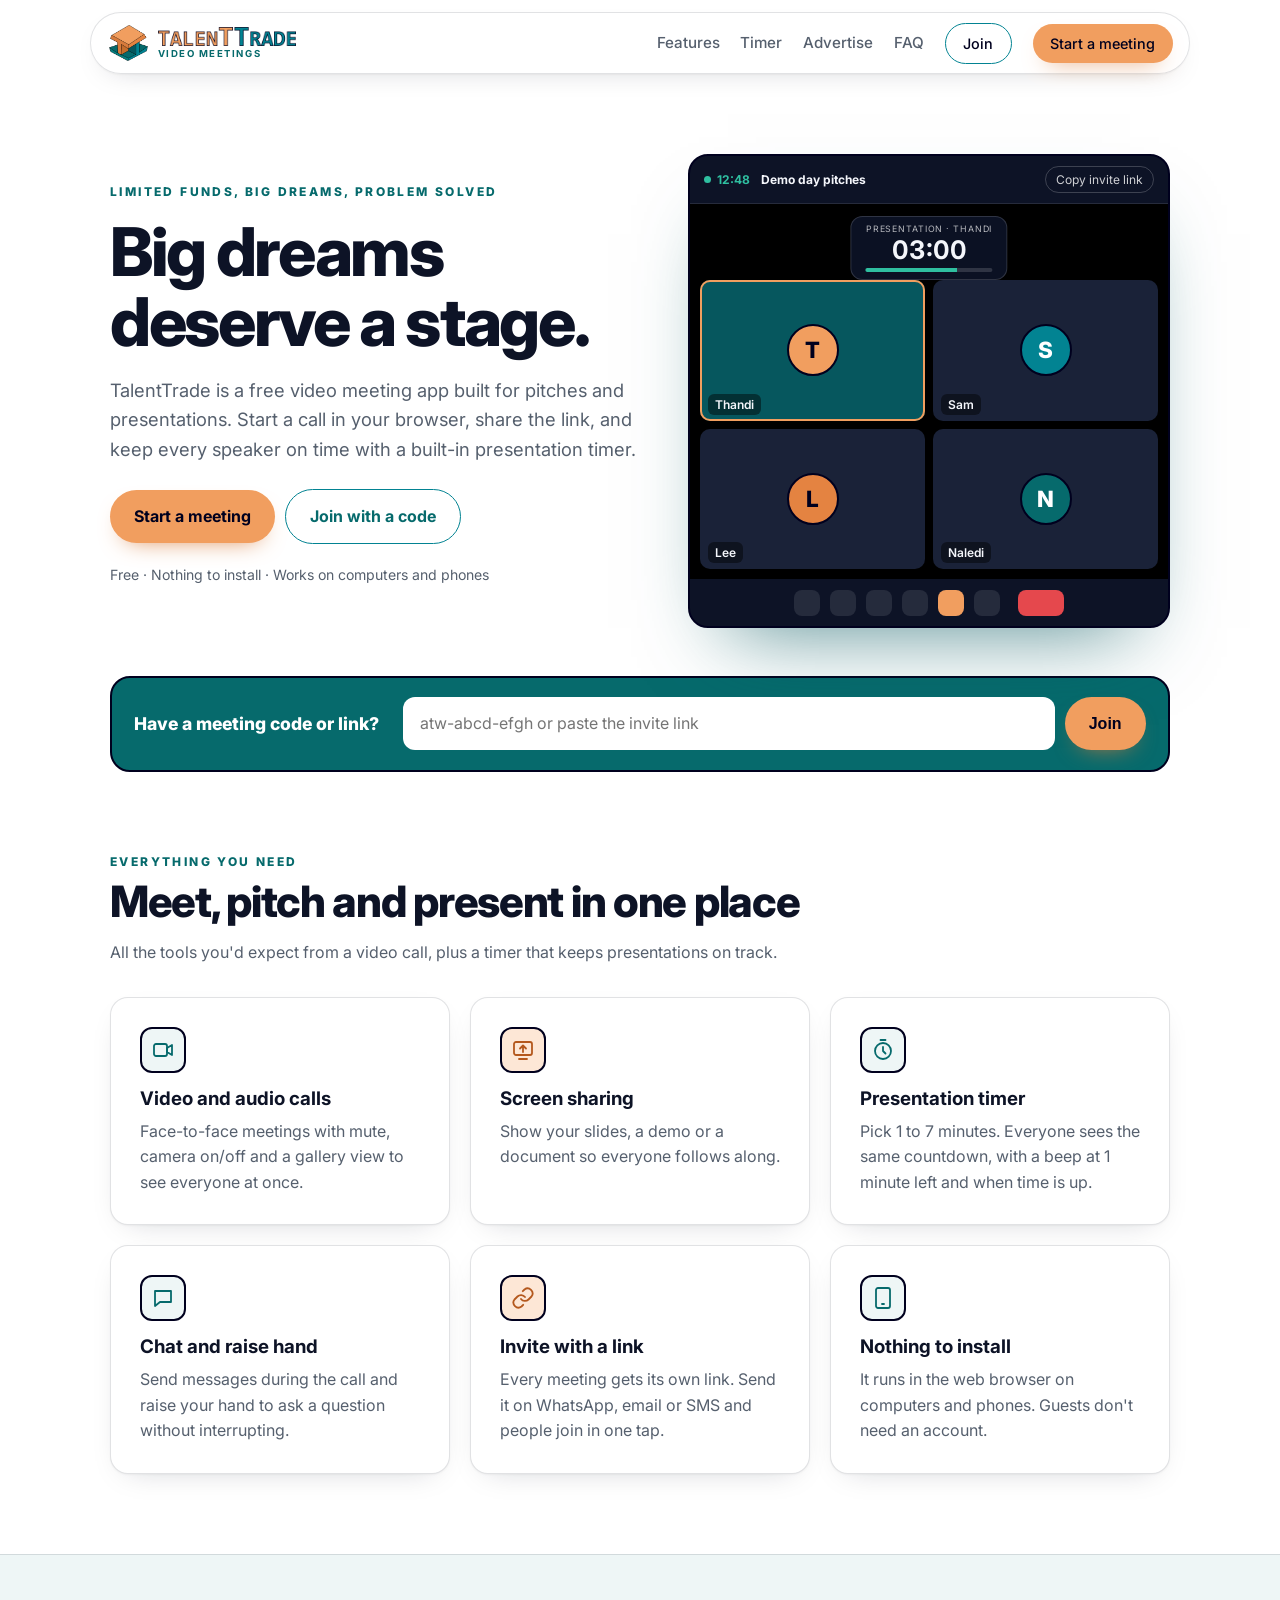
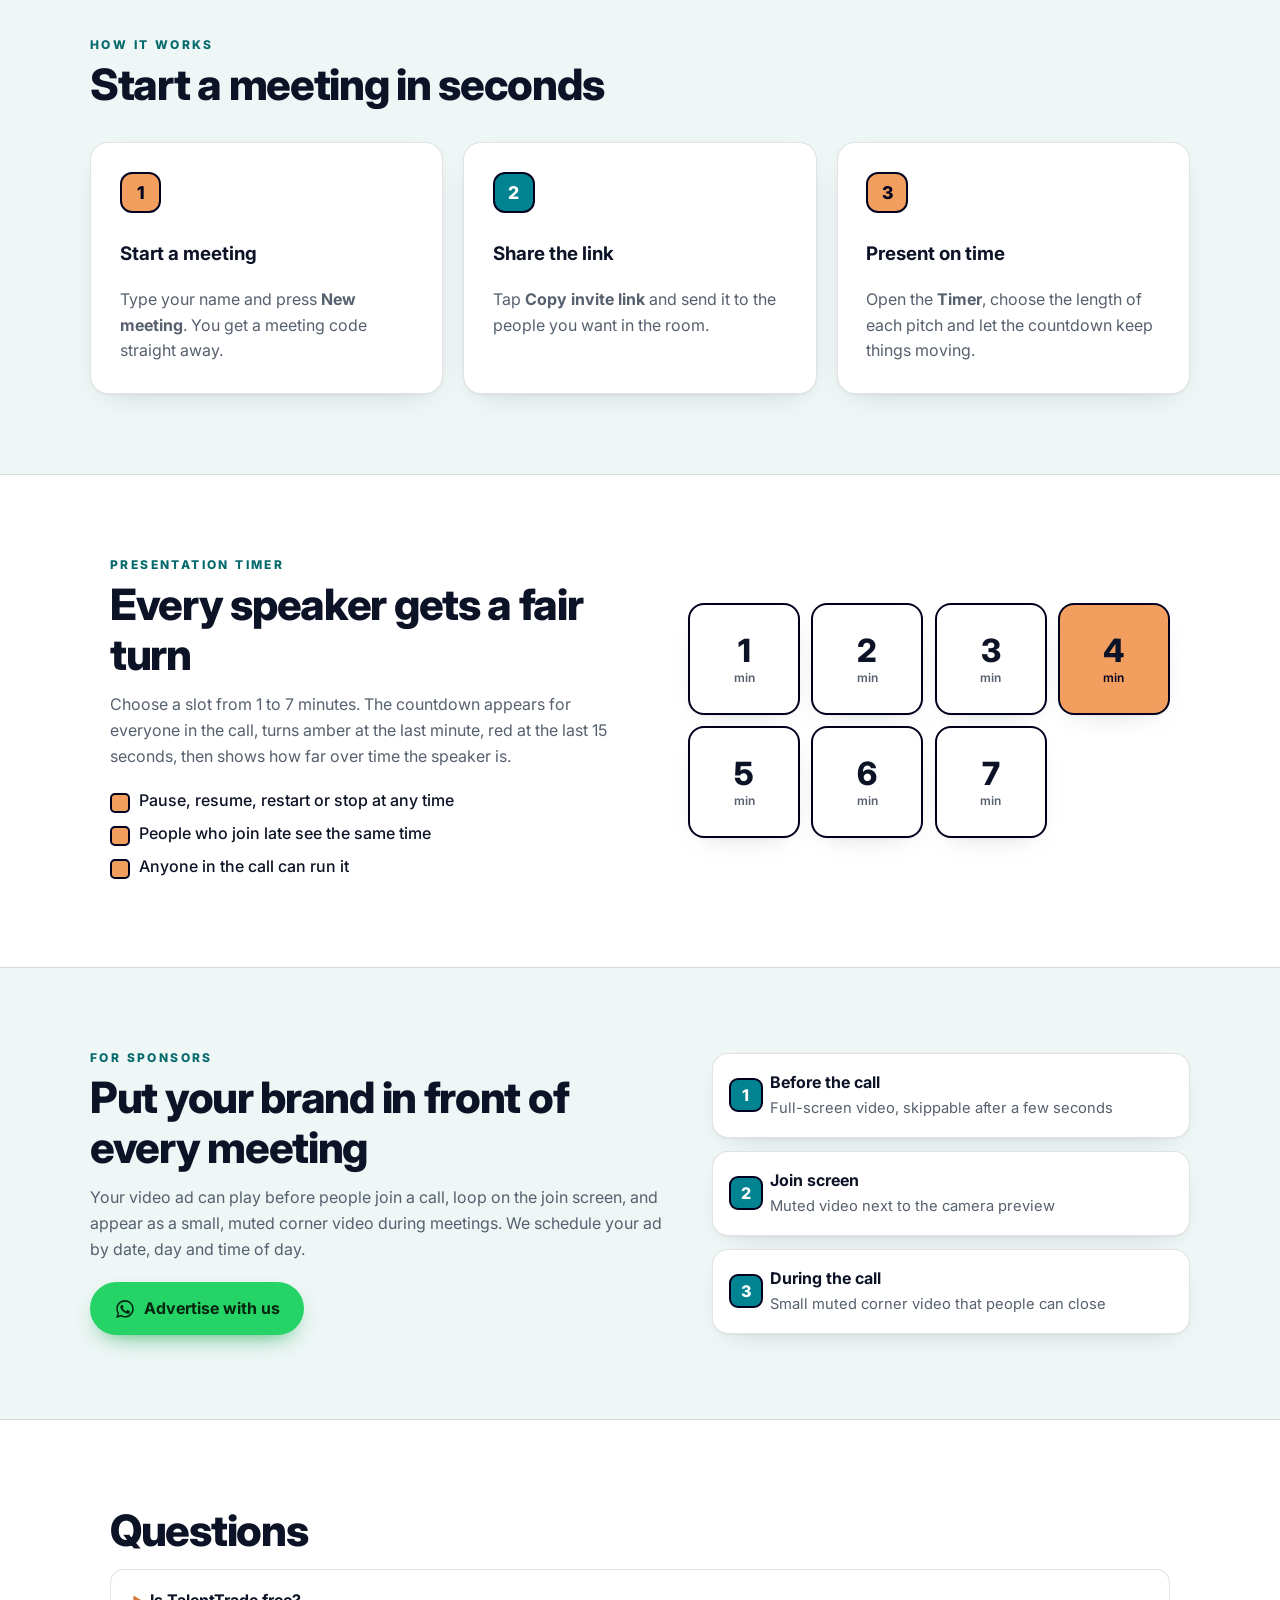
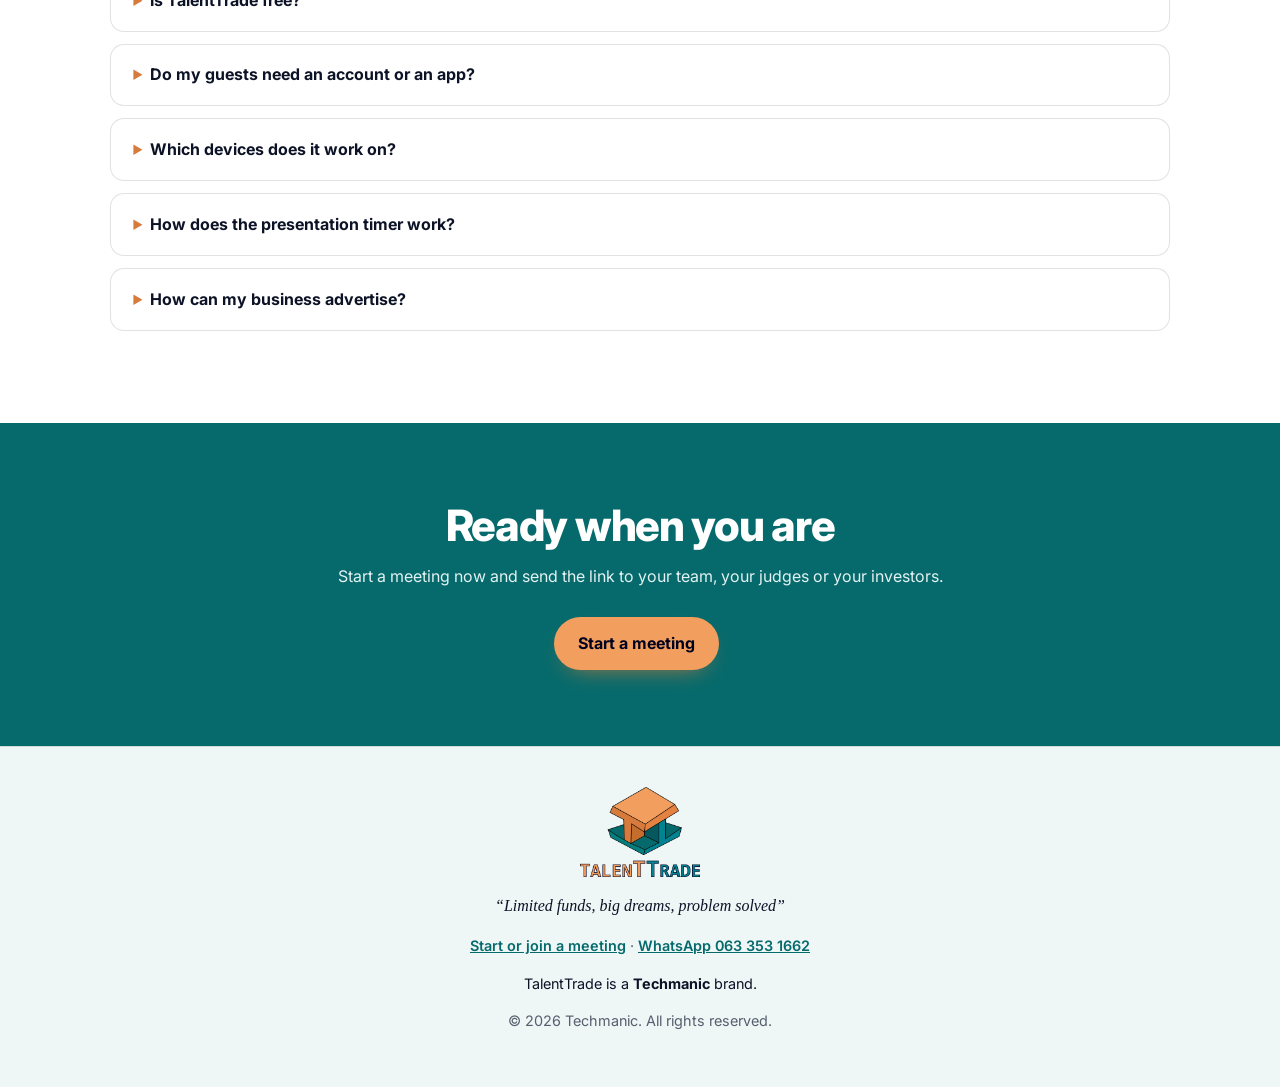
==== commit be1f1db5: "Turn homepage into the TalentTrade video meeting site Replace the photo booth homepage with a landin" ====
--- a/index.html
+++ b/index.html
@@ -3,8 +3,8 @@
 <head>
 <meta charset="UTF-8">
 <meta name="viewport" content="width=device-width, initial-scale=1">
-<title>TalentTrade | 360 Photo Booth Hire South Africa</title>
-<meta name="description" content="Hire a 360 photo booth for weddings, birthdays and corporate events. Slow-motion video, instant sharing, friendly attendant included.">
+<title>TalentTrade | Free Video Meetings for Pitches and Presentations</title>
+<meta name="description" content="TalentTrade is a free video meeting app for pitches and presentations. Start a call in your browser, share the link, and keep every speaker on time with a built-in 1 to 7 minute presentation timer.">
 <link rel="icon" type="image/png" href="assets/favicon.png">
 <link rel="apple-touch-icon" href="assets/apple-touch-icon.png">
 <meta name="theme-color" content="#066a6c">
@@ -14,113 +14,141 @@
 <link rel="stylesheet" href="assets/style.css">
 </head>
 <body>
-<div class="promo">🎉 Opening special: <strong>R550 per hour</strong> for a limited time, then R700 per hour. <a href="#book">Book now</a></div>
 <header class="nav">
-  <a class="logo" href="#top"><img class="mark" src="assets/tt-mark.png" alt="" width="40" height="36"><span class="brand"><img class="wordmark" src="assets/tt-wordmark.png" alt="TalentTrade" width="139" height="19"><small>360 Photo Booth</small></span></a>
+  <a class="logo" href="#top"><img class="mark" src="assets/tt-mark.png" alt="" width="40" height="36"><span class="brand"><img class="wordmark" src="assets/tt-wordmark.png" alt="TalentTrade" width="139" height="19"><small>Video meetings</small></span></a>
   <nav>
-    <a href="#how">How it works</a>
-    <a href="#packages">Packages</a>
-    <a href="#gallery">Gallery</a>
+    <a href="#features">Features</a>
+    <a href="#timer">Timer</a>
+    <a href="#sponsors">Advertise</a>
     <a href="#faq">FAQ</a>
-    <a class="btn small" href="#book">Get a quote</a>
-    <a class="btn small wa" href="https://wa.me/27633531662?text=Hi%20TalentTrade%2C%20I%27d%20like%20to%20book%20the%20360%20photo%20booth." target="_blank" rel="noopener"><svg viewBox="0 0 32 32" width="22" height="22" aria-hidden="true" fill="currentColor"><path d="M16 3C9 3 3.3 8.6 3.3 15.5c0 2.4.7 4.7 1.9 6.600L3 29l7.100-2.100a12.800 12.800 0 0 0 5.900 1.500c7 0 12.700-5.600 12.700-12.500S23 3 16 3zm0 23.100c-1.900 0-3.700-.5-5.300-1.500l-.4-.2-4.200 1.200 1.300-4-.3-.4a10.300 10.300 0 0 1-1.600-5.600C5.500 9.900 10.200 5.400 16 5.400s10.500 4.500 10.500 10.100S21.800 26.100 16 26.100zm5.800-7.500c-.3-.2-1.900-.9-2.200-1-.3-.1-.5-.2-.7.200-.2.300-.8 1-1 1.200-.2.200-.4.200-.7.100-.3-.2-1.400-.5-2.600-1.600-1-.9-1.600-1.900-1.800-2.200-.2-.3 0-.5.100-.7l.5-.6c.2-.2.200-.3.300-.5.100-.2.100-.4 0-.6l-1-2.300c-.2-.6-.5-.5-.7-.5h-.6c-.2 0-.6.1-.9.400-.3.300-1.200 1.200-1.200 2.800s1.200 3.300 1.400 3.500c.2.200 2.400 3.700 5.800 5.100.8.400 1.500.6 2 .8.800.3 1.600.2 2.200.1.700-.1 1.900-.8 2.200-1.500.3-.8.300-1.400.2-1.500-.1-.2-.3-.3-.6-.4z"/></svg> WhatsApp</a>
+    <a class="btn small ghost" href="#join">Join</a>
+    <a class="btn small" href="meet.html#start">Start a meeting</a>
   </nav>
 </header>
 
 <main id="top">
   <section class="hero">
     <div class="hero-text">
-      <p class="eyebrow">360° Photo Booth Hire</p>
-      <h1>Give your guests a video they'll actually share.</h1>
-      <p>Step on the platform, strike a pose, and our camera spins around you, capturing slow-motion 360° videos in seconds. Perfect for weddings, parties and corporate events.</p>
-      <a class="btn" href="#book">Check your date</a>
-      <a class="btn ghost" href="#packages">See pricing</a>
-      <a class="btn wa" href="https://wa.me/27633531662?text=Hi%20TalentTrade%2C%20I%27d%20like%20to%20book%20the%20360%20photo%20booth." target="_blank" rel="noopener"><svg viewBox="0 0 32 32" width="22" height="22" aria-hidden="true" fill="currentColor"><path d="M16 3C9 3 3.3 8.6 3.3 15.5c0 2.4.7 4.7 1.9 6.600L3 29l7.100-2.100a12.800 12.800 0 0 0 5.900 1.500c7 0 12.700-5.600 12.700-12.500S23 3 16 3zm0 23.100c-1.900 0-3.700-.5-5.300-1.500l-.4-.2-4.200 1.200 1.300-4-.3-.4a10.300 10.300 0 0 1-1.600-5.600C5.500 9.900 10.200 5.400 16 5.400s10.500 4.500 10.500 10.100S21.800 26.100 16 26.100zm5.800-7.500c-.3-.2-1.900-.9-2.200-1-.3-.1-.5-.2-.7.200-.2.300-.8 1-1 1.200-.2.200-.4.200-.7.100-.3-.2-1.400-.5-2.600-1.600-1-.9-1.600-1.900-1.800-2.200-.2-.3 0-.5.100-.7l.5-.6c.2-.2.200-.3.300-.5.100-.2.100-.4 0-.6l-1-2.300c-.2-.6-.5-.5-.7-.5h-.6c-.2 0-.6.1-.9.400-.3.300-1.200 1.200-1.200 2.800s1.200 3.300 1.400 3.500c.2.200 2.400 3.700 5.800 5.100.8.400 1.500.6 2 .8.800.3 1.600.2 2.200.1.700-.1 1.900-.8 2.200-1.500.3-.8.300-1.400.2-1.500-.1-.2-.3-.3-.6-.4z"/></svg> Book on WhatsApp</a>
+      <p class="eyebrow">Limited funds, big dreams, problem solved</p>
+      <h1>Big dreams deserve a stage.</h1>
+      <p>TalentTrade is a free video meeting app built for pitches and presentations. Start a call in your browser, share the link, and keep every speaker on time with a built-in presentation timer.</p>
+      <a class="btn" href="meet.html#start">Start a meeting</a>
+      <a class="btn ghost" href="#join">Join with a code</a>
+      <p class="hero-note">Free · Nothing to install · Works on computers and phones</p>
     </div>
-    <div class="hero-art" aria-hidden="true"><div class="orbit"><span class="dot"></span></div><div class="hero-img" style="background-image:url(assets/images/hero.jpg),var(--g-hero)"></div></div>
-  </section>
 
-  <section class="stats">
-    <div><strong>30 min</strong><span>setup time</span></div>
-    <div><strong>4 guests</strong><span>per spin</span></div>
-    <div><strong>Instant</strong><span>sharing</span></div>
-    <div><strong>Attendant</strong><span>included</span></div>
-  </section>
-
-  <section id="how" class="section">
-    <h2>How it works</h2>
-    <div class="grid three">
-      <div class="card"><span class="num">1</span><h3>We set up</h3><p>We arrive early, set up in about 30 minutes and test everything. Needs just a 3m × 3m space and a power socket.</p></div>
-      <div class="card"><span class="num">2</span><h3>Guests step on</h3><p>Up to 4 guests at a time. Our attendant guides them through poses, props and slow-mo or fast-mo effects.</p></div>
-      <div class="card"><span class="num">3</span><h3>Share instantly</h3><p>Videos are ready in seconds. Guests share by QR code, text or email, with your branding and overlays.</p></div>
+    <div class="mock" aria-hidden="true">
+      <div class="mock-top"><span class="mock-live">12:48</span><span>Demo day pitches</span><span class="mock-chip">Copy invite link</span></div>
+      <div class="mock-stage">
+        <div class="mock-timer"><small>Presentation · Thandi</small><b>03:00</b><i></i></div>
+        <div class="mock-grid">
+          <div class="mock-tile t1"><span>T</span><em>Thandi</em></div>
+          <div class="mock-tile t2"><span>S</span><em>Sam</em></div>
+          <div class="mock-tile t3"><span>L</span><em>Lee</em></div>
+          <div class="mock-tile t4"><span>N</span><em>Naledi</em></div>
+        </div>
+      </div>
+      <div class="mock-bar"><i></i><i></i><i></i><i></i><i class="on"></i><i></i><b></b></div>
     </div>
   </section>
 
-  <section id="packages" class="section alt">
-    <h2>Pricing</h2>
-    <p class="sub">Simple hourly pricing. Everything below is included in both rates.</p>
-    <div class="grid two">
-      <div class="card price featured"><span class="badge">Opening special</span><h3>Launch rate</h3><p class="amount">R550<small>/hour</small></p><p class="was">Normal price R700/hour</p>
-        <ul><li>Friendly attendant included</li><li>Instant sharing (QR, text, email)</li><li>Props box &amp; backdrop</li><li>Online gallery of all videos</li></ul><a class="btn" href="#book">Claim the special</a></div>
-      <div class="card price"><h3>Standard rate</h3><p class="amount">R700<small>/hour</small></p><p class="was">After the opening special ends</p>
-        <ul><li>Friendly attendant included</li><li>Instant sharing (QR, text, email)</li><li>Props box &amp; backdrop</li><li>Online gallery of all videos</li></ul><a class="btn ghost" href="#book">Get a quote</a></div>
-    </div>
-    <table class="examples"><thead><tr><th>Hours</th><th>Opening special</th><th>Standard</th></tr></thead><tbody>
-      <tr><td>2 hours</td><td>R1 100</td><td>R1 400</td></tr>
-      <tr><td>3 hours</td><td>R1 650</td><td>R2 100</td></tr>
-      <tr><td>4 hours</td><td>R2 200</td><td>R2 800</td></tr></tbody></table>
+  <section id="join" class="join-band">
+    <form class="join-form" id="joinForm">
+      <label for="joinCode">Have a meeting code or link?</label>
+      <div class="join-row">
+        <input id="joinCode" placeholder="atw-abcd-efgh or paste the invite link" autocapitalize="off" spellcheck="false" required>
+        <button class="btn" type="submit">Join</button>
+      </div>
+    </form>
   </section>
 
-  <section id="gallery" class="section">
-    <h2>Gallery</h2>
-    <p class="sub">Real events, real spins.</p>
-    <div class="grid four gallery"><figure class="tile" style="background-image:url(assets/images/wedding.jpg),var(--g-wedding)"><figcaption>Wedding</figcaption></figure><figure class="tile" style="background-image:url(assets/images/birthday.jpg),var(--g-birthday)"><figcaption>Birthday</figcaption></figure><figure class="tile" style="background-image:url(assets/images/corporate.jpg),var(--g-corporate)"><figcaption>Corporate</figcaption></figure><figure class="tile" style="background-image:url(assets/images/prom.jpg),var(--g-prom)"><figcaption>Prom</figcaption></figure></div>
+  <section id="features" class="section">
+    <p class="eyebrow">Everything you need</p>
+    <h2>Meet, pitch and present in one place</h2>
+    <p class="sub">All the tools you'd expect from a video call, plus a timer that keeps presentations on track.</p>
+    <div class="grid three">
+      <div class="card feature"><span class="ficon"><svg viewBox="0 0 24 24"><rect x="3" y="6" width="13" height="12" rx="2"/><path d="M16 10l5-3v10l-5-3z"/></svg></span><h3>Video and audio calls</h3><p>Face-to-face meetings with mute, camera on/off and a gallery view to see everyone at once.</p></div>
+      <div class="card feature"><span class="ficon"><svg viewBox="0 0 24 24"><rect x="3" y="4" width="18" height="13" rx="2"/><path d="M12 14V8M9 10.5 12 7.5l3 3M8 21h8"/></svg></span><h3>Screen sharing</h3><p>Show your slides, a demo or a document so everyone follows along.</p></div>
+      <div class="card feature"><span class="ficon"><svg viewBox="0 0 24 24"><circle cx="12" cy="13" r="8"/><path d="M12 9v4l2.5 2.5M9.5 2h5"/></svg></span><h3>Presentation timer</h3><p>Pick 1 to 7 minutes. Everyone sees the same countdown, with a beep at 1 minute left and when time is up.</p></div>
+      <div class="card feature"><span class="ficon"><svg viewBox="0 0 24 24"><path d="M4 5h16v11H9l-5 4z"/></svg></span><h3>Chat and raise hand</h3><p>Send messages during the call and raise your hand to ask a question without interrupting.</p></div>
+      <div class="card feature"><span class="ficon"><svg viewBox="0 0 24 24"><path d="M10 13a5 5 0 0 0 7.5.5l3-3a5 5 0 0 0-7-7l-1.7 1.7"/><path d="M14 11a5 5 0 0 0-7.5-.5l-3 3a5 5 0 0 0 7 7l1.7-1.7"/></svg></span><h3>Invite with a link</h3><p>Every meeting gets its own link. Send it on WhatsApp, email or SMS and people join in one tap.</p></div>
+      <div class="card feature"><span class="ficon"><svg viewBox="0 0 24 24"><rect x="5" y="2" width="14" height="20" rx="2"/><path d="M11 18h2"/></svg></span><h3>Nothing to install</h3><p>It runs in the web browser on computers and phones. Guests don't need an account.</p></div>
+    </div>
   </section>
 
-  <section id="faq" class="section alt">
-    <h2>FAQ</h2>
-    <details><summary>How much space do you need?</summary><p>About 3m × 3m with a clear height of 2.5m, plus a nearby power socket.</p></details>
-    <details><summary>Do you deliver to my venue?</summary><p>Yes. Delivery and setup are included within your local area; a small fee may apply further out.</p></details>
-    <details><summary>Can you add our branding?</summary><p>Yes. Custom overlays, intros and outros are available. Just tell us what you need in your enquiry.</p></details>
-    <details><summary>How do I book?</summary><p>Send an enquiry below. Once your date is confirmed, a deposit secures the booking. The opening special rate applies to bookings made while it runs.</p></details>
+  <section id="how" class="section alt">
+    <p class="eyebrow">How it works</p>
+    <h2>Start a meeting in seconds</h2>
+    <div class="grid three">
+      <div class="card"><span class="num">1</span><h3>Start a meeting</h3><p>Type your name and press <strong>New meeting</strong>. You get a meeting code straight away.</p></div>
+      <div class="card"><span class="num">2</span><h3>Share the link</h3><p>Tap <strong>Copy invite link</strong> and send it to the people you want in the room.</p></div>
+      <div class="card"><span class="num">3</span><h3>Present on time</h3><p>Open the <strong>Timer</strong>, choose the length of each pitch and let the countdown keep things moving.</p></div>
+    </div>
   </section>
 
-  <section id="book" class="section">
-    <h2>Get a quote</h2>
-    <form id="enquiry" class="form">
-      <label>Name<input name="name" required></label>
-      <label>Email<input type="email" name="email" required></label>
-      <label>Event date<input type="date" name="date" required></label>
-      <label>Event type
-        <select name="type"><option>Wedding</option><option>Birthday</option><option>Corporate</option><option>Other</option></select></label>
-      <label>Venue / location<input name="venue"></label>
-      <label>Hours needed
-        <select name="hours"><option>2 hours</option><option selected>3 hours</option><option>4 hours</option><option>More than 4 hours</option></select></label>
-      <label class="full">Message<textarea name="message" rows="4"></textarea></label>
-      <button class="btn wa" type="submit">Send enquiry on WhatsApp</button>
-    </form>
-    <p class="or">Prefer to chat? <a class="btn wa" href="https://wa.me/27633531662?text=Hi%20TalentTrade%2C%20I%27d%20like%20to%20book%20the%20360%20photo%20booth." target="_blank" rel="noopener"><svg viewBox="0 0 32 32" width="22" height="22" aria-hidden="true" fill="currentColor"><path d="M16 3C9 3 3.3 8.6 3.3 15.5c0 2.4.7 4.7 1.9 6.600L3 29l7.100-2.100a12.800 12.800 0 0 0 5.900 1.500c7 0 12.700-5.600 12.700-12.500S23 3 16 3zm0 23.100c-1.900 0-3.700-.5-5.300-1.500l-.4-.2-4.200 1.200 1.300-4-.3-.4a10.300 10.300 0 0 1-1.600-5.600C5.500 9.900 10.200 5.400 16 5.400s10.500 4.500 10.500 10.100S21.800 26.100 16 26.100zm5.800-7.500c-.3-.2-1.900-.9-2.200-1-.3-.1-.5-.2-.7.200-.2.300-.8 1-1 1.200-.2.200-.4.200-.7.100-.3-.2-1.400-.5-2.600-1.600-1-.9-1.600-1.900-1.800-2.200-.2-.3 0-.5.100-.7l.5-.6c.2-.2.200-.3.300-.5.100-.2.100-.4 0-.6l-1-2.300c-.2-.6-.5-.5-.7-.5h-.6c-.2 0-.6.1-.9.400-.3.300-1.200 1.200-1.200 2.800s1.200 3.300 1.400 3.500c.2.200 2.400 3.700 5.800 5.100.8.400 1.500.6 2 .8.800.3 1.600.2 2.200.1.700-.1 1.900-.8 2.200-1.500.3-.8.300-1.400.2-1.500-.1-.2-.3-.3-.6-.4z"/></svg> WhatsApp 063 353 1662</a></p>
+  <section id="timer" class="section timer-section">
+    <div>
+      <p class="eyebrow">Presentation timer</p>
+      <h2>Every speaker gets a fair turn</h2>
+      <p class="sub">Choose a slot from 1 to 7 minutes. The countdown appears for everyone in the call, turns amber at the last minute, red at the last 15 seconds, then shows how far over time the speaker is.</p>
+      <ul class="ticks">
+        <li>Pause, resume, restart or stop at any time</li>
+        <li>People who join late see the same time</li>
+        <li>Anyone in the call can run it</li>
+      </ul>
+    </div>
+    <div class="presets" aria-label="Timer lengths">
+      <span>1<small>min</small></span><span>2<small>min</small></span><span>3<small>min</small></span><span class="sel">4<small>min</small></span><span>5<small>min</small></span><span>6<small>min</small></span><span>7<small>min</small></span>
+    </div>
+  </section>
+
+  <section id="sponsors" class="section alt">
+    <div class="sponsor-band">
+      <div>
+        <p class="eyebrow">For sponsors</p>
+        <h2>Put your brand in front of every meeting</h2>
+        <p class="sub">Your video ad can play before people join a call, loop on the join screen, and appear as a small, muted corner video during meetings. We schedule your ad by date, day and time of day.</p>
+        <a class="btn wa" href="https://wa.me/27633531662?text=Hi%20TalentTrade%2C%20I%27d%20like%20to%20advertise%20on%20TalentTrade%20Meet." target="_blank" rel="noopener"><svg viewBox="0 0 32 32" width="22" height="22" aria-hidden="true" fill="currentColor"><path d="M16 3C9 3 3.3 8.6 3.3 15.5c0 2.4.7 4.7 1.9 6.600L3 29l7.100-2.100a12.800 12.800 0 0 0 5.900 1.500c7 0 12.700-5.600 12.700-12.500S23 3 16 3zm0 23.100c-1.900 0-3.700-.5-5.300-1.500l-.4-.2-4.200 1.200 1.300-4-.3-.4a10.300 10.300 0 0 1-1.600-5.600C5.500 9.900 10.200 5.400 16 5.400s10.500 4.500 10.500 10.100S21.800 26.100 16 26.100zm5.800-7.500c-.3-.2-1.900-.9-2.200-1-.3-.1-.5-.2-.7.200-.2.300-.8 1-1 1.200-.2.200-.4.200-.7.100-.3-.2-1.400-.5-2.600-1.600-1-.9-1.600-1.900-1.800-2.200-.2-.3 0-.5.100-.7l.5-.6c.2-.2.200-.3.300-.5.100-.2.100-.4 0-.6l-1-2.300c-.2-.6-.5-.5-.7-.5h-.6c-.2 0-.6.1-.9.400-.3.300-1.200 1.200-1.200 2.800s1.200 3.300 1.400 3.500c.2.200 2.400 3.700 5.800 5.100.8.400 1.500.6 2 .8.800.3 1.600.2 2.200.1.700-.1 1.900-.8 2.200-1.500.3-.8.300-1.400.2-1.500-.1-.2-.3-.3-.6-.4z"/></svg> Advertise with us</a>
+      </div>
+      <ol class="placements">
+        <li><b>Before the call</b><span>Full-screen video, skippable after a few seconds</span></li>
+        <li><b>Join screen</b><span>Muted video next to the camera preview</span></li>
+        <li><b>During the call</b><span>Small muted corner video that people can close</span></li>
+      </ol>
+    </div>
+  </section>
+
+  <section id="faq" class="section">
+    <h2>Questions</h2>
+    <details><summary>Is TalentTrade free?</summary><p>Yes. Starting and joining meetings is free. Sponsor ads help keep it that way.</p></details>
+    <details><summary>Do my guests need an account or an app?</summary><p>No. They open your invite link, type their name and join from their web browser.</p></details>
+    <details><summary>Which devices does it work on?</summary><p>Computers, tablets and phones with an up-to-date browser such as Chrome, Edge, Safari or Firefox. Allow camera and microphone access when the browser asks.</p></details>
+    <details><summary>How does the presentation timer work?</summary><p>In a call, tap <strong>Timer</strong> and choose 1 to 7 minutes. Everyone sees the same countdown, and anyone can pause, restart or stop it.</p></details>
+    <details><summary>How can my business advertise?</summary><p>Message us on WhatsApp on <a href="https://wa.me/27633531662" target="_blank" rel="noopener">063 353 1662</a> and we'll set up your video ad.</p></details>
+  </section>
+
+  <section class="cta-band">
+    <h2>Ready when you are</h2>
+    <p>Start a meeting now and send the link to your team, your judges or your investors.</p>
+    <a class="btn" href="meet.html#start">Start a meeting</a>
   </section>
 </main>
 
 <footer>
   <img class="foot-logo" src="assets/tt-logo.png" alt="TalentTrade" width="120" height="90">
   <p class="tagline">“Limited funds, big dreams, problem solved”</p>
-  <p>TalentTrade 360 Booth · <a href="tel:+27633531662">063 353 1662</a> · <a href="meet.html">Video call</a></p>
+  <p><a href="meet.html">Start or join a meeting</a> · <a href="https://wa.me/27633531662" target="_blank" rel="noopener">WhatsApp 063 353 1662</a></p>
   <p class="parent">TalentTrade is a <strong>Techmanic</strong> brand.</p>
   <p>© <span id="year"></span> Techmanic. All rights reserved.</p>
 </footer>
-<a class="wa-float" href="https://wa.me/27633531662?text=Hi%20TalentTrade%2C%20I%27d%20like%20to%20book%20the%20360%20photo%20booth." target="_blank" rel="noopener" aria-label="Chat on WhatsApp"><svg viewBox="0 0 32 32" width="22" height="22" aria-hidden="true" fill="currentColor"><path d="M16 3C9 3 3.3 8.6 3.3 15.5c0 2.4.7 4.7 1.9 6.600L3 29l7.100-2.100a12.800 12.800 0 0 0 5.900 1.500c7 0 12.700-5.600 12.700-12.500S23 3 16 3zm0 23.100c-1.900 0-3.700-.5-5.300-1.500l-.4-.2-4.200 1.200 1.300-4-.3-.4a10.300 10.300 0 0 1-1.600-5.600C5.500 9.900 10.200 5.400 16 5.400s10.500 4.500 10.500 10.100S21.800 26.100 16 26.100zm5.800-7.500c-.3-.2-1.900-.9-2.200-1-.3-.1-.5-.2-.7.200-.2.300-.8 1-1 1.200-.2.200-.4.200-.7.100-.3-.2-1.400-.5-2.600-1.600-1-.9-1.600-1.900-1.800-2.200-.2-.3 0-.5.100-.7l.5-.6c.2-.2.200-.3.300-.5.100-.2.100-.4 0-.6l-1-2.300c-.2-.6-.5-.5-.7-.5h-.6c-.2 0-.6.1-.9.400-.3.300-1.200 1.200-1.200 2.800s1.200 3.300 1.400 3.500c.2.200 2.400 3.700 5.800 5.100.8.400 1.500.6 2 .8.800.3 1.600.2 2.200.1.700-.1 1.900-.8 2.200-1.500.3-.8.300-1.400.2-1.500-.1-.2-.3-.3-.6-.4z"/></svg></a>
 <script>
 document.getElementById('year').textContent=new Date().getFullYear();
-document.getElementById('enquiry').addEventListener('submit',function(e){
+document.getElementById('joinForm').addEventListener('submit',function(e){
   e.preventDefault();
-  var f=new FormData(e.target),g=function(k){return (f.get(k)||'').toString().trim()};
-  var lines=['Hi TalentTrade, I\'d like to enquire about the 360 photo booth.','',
-    'Name: '+g('name'),'Email: '+g('email'),'Event date: '+g('date'),'Event type: '+g('type'),
-    'Venue: '+(g('venue')||'-'),'Hours needed: '+g('hours')];
-  if(g('message'))lines.push('','Message: '+g('message'));
-  window.open('https://wa.me/27633531662?text='+encodeURIComponent(lines.join('\n')),'_blank','noopener');
+  var v=document.getElementById('joinCode').value.trim();
+  var m=v.match(/[?&]room=([^&#]+)/);if(m)v=decodeURIComponent(m[1]); // accept a pasted invite link
+  v=v.toLowerCase().replace(/[^a-z0-9-]/g,'').slice(0,40);
+  if(v)location.href='meet.html?room='+encodeURIComponent(v);
 });
 </script>
 </body>
--- a/assets/style.css
+++ b/assets/style.css
@@ -11,12 +11,6 @@
   --shadow:0 1px 2px rgba(13,19,38,.04),0 10px 30px -18px rgba(13,19,38,.25);
   --display:"Inter",system-ui,-apple-system,Segoe UI,Roboto,sans-serif;
   --grad:var(--accent);
-  /* photo placeholders: must be images (gradients), not plain colours, inside background-image */
-  --g-hero:linear-gradient(#d7ecec,#d7ecec);
-  --g-wedding:linear-gradient(#f8dcc7,#f8dcc7);
-  --g-birthday:linear-gradient(#f19e5f,#f19e5f);
-  --g-corporate:linear-gradient(#028392,#028392);
-  --g-prom:linear-gradient(#066a6c,#066a6c);
 }
 *{box-sizing:border-box}
 html{scroll-behavior:smooth}
@@ -46,30 +40,16 @@
 .btn.wa:hover{background:#2bdc6e;box-shadow:0 14px 30px -10px #1da851}
 
 /* type */
-.eyebrow{display:inline-block;color:var(--teal-2);text-transform:uppercase;letter-spacing:.2em;font-size:.75rem;font-weight:800;margin:0}
+.eyebrow{display:block;color:var(--teal-2);text-transform:uppercase;letter-spacing:.2em;font-size:.75rem;font-weight:800;margin:0}
 .hero-text p.eyebrow,.panel p.eyebrow{color:var(--teal-2);font-size:.75rem;margin:0;max-width:none}
 h1{font-family:var(--display);font-weight:800;font-size:clamp(2.4rem,6vw,4.2rem);line-height:1.04;letter-spacing:-.035em;margin:1rem 0 1.2rem;color:var(--text)}
-h2{font-family:var(--display);font-weight:800;font-size:clamp(1.9rem,4vw,2.7rem);letter-spacing:-.03em;margin:0 0 .6rem}
+h2{font-family:var(--display);font-weight:800;font-size:clamp(1.9rem,4vw,2.7rem);line-height:1.15;letter-spacing:-.03em;margin:.4rem 0 .8rem}
 h3{font-family:var(--display);font-weight:700}
 .sub{color:var(--muted);margin-top:0}
 
 /* hero */
 .hero{display:grid;grid-template-columns:1.1fr 1fr;gap:3rem;align-items:center;max-width:1100px;margin:0 auto;padding:5rem 1.25rem 3rem}
-.hero-text p{color:var(--muted);font-size:1.15rem;max-width:34rem}
-.hero-art{position:relative;aspect-ratio:1;width:100%;max-width:440px;margin:auto}
-.hero-img{position:absolute;inset:9%;border-radius:50%;background-size:cover;background-position:center;box-shadow:0 30px 70px -30px var(--teal-3)}
-.orbit{position:absolute;inset:0;border:2px dashed rgba(2,131,146,.45);border-radius:50%;animation:spin 10s linear infinite}
-.dot{position:absolute;top:-10px;left:50%;width:20px;height:20px;margin-left:-10px;border-radius:50%;background:var(--orange);border:2px solid var(--navy)}
-@keyframes spin{to{transform:rotate(360deg)}}
-@media (prefers-reduced-motion:reduce){.orbit{animation:none}.btn{transition:none}}
-
-/* stats */
-.stats{display:grid;grid-template-columns:repeat(auto-fit,minmax(150px,1fr));max-width:1100px;margin:0 auto;padding:0 1.25rem}
-.stats div{display:flex;flex-direction:column;padding:1.2rem 1.5rem;border-left:1px solid var(--border)}
-.stats div:first-child{border-left:0}
-.stats strong{font-size:1.6rem;font-weight:800;letter-spacing:-.02em;color:var(--teal-2)}
-.stats div:nth-child(odd) strong{color:var(--orange-text)}
-.stats span{color:var(--muted);font-size:.9rem}
+@media (prefers-reduced-motion:reduce){.btn{transition:none}}
 
 /* sections & cards */
 .section{max-width:1100px;margin:0 auto;padding:5rem 1.25rem}
@@ -77,32 +57,11 @@
 .section.alt>*{max-width:1100px;margin-left:auto;margin-right:auto}
 .grid{display:grid;gap:1.25rem;margin-top:2rem}
 .grid.two{grid-template-columns:repeat(auto-fit,minmax(280px,1fr));max-width:820px;margin-left:auto;margin-right:auto}
-.grid.three{grid-template-columns:repeat(auto-fit,minmax(250px,1fr))}
+.grid.three{grid-template-columns:repeat(auto-fit,minmax(280px,1fr))}
 .grid.four{grid-template-columns:repeat(auto-fit,minmax(220px,1fr))}
 .card{background:var(--surface);border:1px solid var(--border);border-radius:var(--radius);padding:1.8rem;position:relative;box-shadow:var(--shadow)}
 .num{display:inline-grid;place-items:center;width:2.6rem;height:2.6rem;border-radius:12px;background:var(--orange);color:var(--navy);border:2px solid var(--navy);font-weight:800;font-size:1.1rem;margin-bottom:.4rem}
 .grid.three .card:nth-child(even) .num{background:var(--teal);color:#fff}
-
-/* pricing */
-.price{text-align:center}
-.price ul{list-style:none;padding:0;color:var(--muted)}
-.price ul li::before{content:"";display:inline-block;width:7px;height:7px;border-radius:2px;background:var(--orange);margin-right:.6rem;vertical-align:middle}
-.amount{font-size:3.3rem;font-weight:800;letter-spacing:-.04em;margin:.2rem 0}
-.amount small{font-size:1rem;font-weight:600;color:var(--muted);letter-spacing:0;margin-left:.25rem}
-.was{color:var(--muted);margin:0 0 .5rem;font-size:.9rem}
-.featured{background:var(--teal-2);color:#fff;border:2px solid var(--navy);box-shadow:0 24px 50px -24px var(--teal-3)}
-.featured ul,.featured .was,.featured .amount small{color:var(--green-text)}
-.featured ul li::before{background:var(--orange)}
-.badge{position:absolute;top:-14px;left:50%;transform:translateX(-50%);background:var(--orange);color:var(--navy);border:2px solid var(--navy);text-transform:uppercase;letter-spacing:.08em;font-size:.68rem;font-weight:800;padding:.2rem .9rem;border-radius:999px;white-space:nowrap}
-.examples{width:100%;max-width:820px;margin:2rem auto 0;border-collapse:collapse;text-align:center}
-.examples th,.examples td{padding:.8rem;border-bottom:1px solid var(--border)}
-.examples th{color:var(--muted);font-weight:600;font-size:.85rem;text-transform:uppercase;letter-spacing:.08em}
-.examples td:nth-child(2){font-weight:800;color:var(--orange-text)}
-
-/* gallery */
-.tile{margin:0;aspect-ratio:4/5;border-radius:var(--radius);background-size:cover;background-position:center;display:flex;align-items:flex-end;overflow:hidden;position:relative;transition:transform .3s;box-shadow:var(--shadow)}
-.tile:hover{transform:translateY(-4px) scale(1.01)}
-.tile figcaption{width:100%;padding:.9rem 1.2rem;font-weight:700;color:#fff;background:linear-gradient(transparent,rgba(0,0,30,.75))}
 
 /* faq & forms */
 details{background:var(--surface);border:1px solid var(--border);border-radius:14px;padding:1.1rem 1.4rem;margin-bottom:.75rem}
@@ -116,10 +75,7 @@
 input:focus,select:focus,textarea:focus{outline:2px solid var(--teal);outline-offset:1px;border-color:var(--teal)}
 input[type=checkbox]{accent-color:var(--teal)}
 
-/* promo bar, footer, whatsapp */
-.promo{background:var(--teal-2);color:var(--green-text);text-align:center;padding:.55rem 1rem;font-size:.92rem}
-.promo strong{color:#ffd2ae}
-.promo a{color:#fff;text-decoration:underline;font-weight:700;margin-left:.4rem}
+/* footer, whatsapp */
 .or{margin-top:1.5rem;color:var(--muted)}
 .wa-float{position:fixed;right:18px;bottom:18px;z-index:20;width:58px;height:58px;border-radius:50%;background:#25d366;color:#05250f;display:grid;place-items:center;box-shadow:0 10px 30px -6px rgba(29,168,81,.6)}
 .wa-float svg{width:30px;height:30px}
@@ -130,7 +86,84 @@
 .parent{color:var(--text);margin-bottom:.2rem}
 
 @media (max-width:820px){
-  .hero{grid-template-columns:1fr;padding-top:3rem;gap:2rem}.hero-art{max-width:300px}
-  .form{grid-template-columns:1fr}.nav{border-radius:24px}.stats div{border-left:0}
+  .hero{grid-template-columns:1fr;padding-top:3rem;gap:2rem}
+  .form{grid-template-columns:1fr}.nav{border-radius:24px}
   .nav nav .btn.wa{display:none}
 }
+
+/* ---------- landing page ---------- */
+.hero-text p{color:var(--muted);font-size:1.15rem;max-width:34rem}
+.hero-text .btn{margin-top:.4rem}
+.hero-text p.hero-note{font-size:.88rem;margin-top:1rem;color:var(--muted)}
+
+/* illustrated meeting window */
+.mock{background:#0d1326;border:2px solid var(--navy);border-radius:20px;overflow:hidden;box-shadow:0 40px 80px -40px rgba(6,87,94,.7);color:#f4f6fb;font-size:.75rem}
+.mock-top{display:flex;align-items:center;gap:.7rem;padding:.6rem .9rem;border-bottom:1px solid rgba(255,255,255,.1)}
+.mock-live{color:#2fbfa0;font-weight:700;display:inline-flex;align-items:center;gap:.35rem}
+.mock-live::before{content:"";width:7px;height:7px;border-radius:50%;background:#2fbfa0}
+.mock-top span:nth-child(2){font-weight:700;flex:1}
+.mock-chip{border:1px solid rgba(255,255,255,.2);border-radius:999px;padding:.2rem .6rem;color:rgba(255,255,255,.8)}
+.mock-stage{position:relative;background:#000;padding:76px 10px 10px}
+.mock-grid{display:grid;grid-template-columns:1fr 1fr;gap:8px}
+.mock-tile{position:relative;aspect-ratio:16/10;border-radius:10px;display:grid;place-items:center}
+.mock-tile span{width:52px;height:52px;border-radius:50%;display:grid;place-items:center;font-size:1.4rem;font-weight:800;border:2px solid var(--navy)}
+.mock-tile em{position:absolute;left:8px;bottom:6px;font-style:normal;font-weight:600;background:rgba(0,0,0,.45);padding:.05rem .45rem;border-radius:6px}
+.t1{background:#06575e;box-shadow:inset 0 0 0 2px var(--orange)}.t1 span{background:var(--orange);color:var(--navy)}
+.t2{background:#1a2238}.t2 span{background:var(--teal);color:#fff}
+.t3{background:#1a2238}.t3 span{background:#e48341;color:var(--navy)}
+.t4{background:#1a2238}.t4 span{background:#066a6c;color:#fff}
+.mock-timer{position:absolute;top:12px;left:50%;transform:translateX(-50%);z-index:1;background:rgba(13,19,38,.92);border:1px solid rgba(255,255,255,.15);border-radius:12px;padding:.3rem .9rem .45rem;text-align:center;min-width:120px}
+.mock-timer small{display:block;font-size:.55rem;letter-spacing:.1em;text-transform:uppercase;color:rgba(255,255,255,.7)}
+.mock-timer b{display:block;font-size:1.6rem;line-height:1.1;font-variant-numeric:tabular-nums}
+.mock-timer i{display:block;height:4px;border-radius:4px;margin-top:.25rem;background:linear-gradient(90deg,#2fbfa0 72%,rgba(255,255,255,.15) 72%)}
+.mock-bar{display:flex;justify-content:center;align-items:center;gap:10px;padding:.65rem}
+.mock-bar i{width:26px;height:26px;border-radius:8px;background:rgba(255,255,255,.1)}
+.mock-bar i.on{background:var(--orange)}
+.mock-bar b{width:46px;height:26px;border-radius:8px;background:#e5484d;margin-left:8px}
+
+/* join bar */
+.join-band{max-width:1100px;margin:0 auto;padding:0 1.25rem}
+.join-form{background:var(--teal-2);border:2px solid var(--navy);border-radius:20px;padding:1.2rem 1.4rem;color:#fff;display:flex;align-items:center;gap:1rem 1.5rem;flex-wrap:wrap}
+.join-form label{font-weight:800;font-size:1.1rem}
+.join-row{display:flex;gap:.6rem;flex:1;min-width:260px}
+.join-row input{flex:1;min-width:0;border-color:transparent}
+.join-row .btn{margin:0}
+
+/* features */
+.feature h3{margin:.7rem 0 .3rem}
+.feature p,.card p{color:var(--muted);margin:0}
+.ficon{display:inline-grid;place-items:center;width:46px;height:46px;border-radius:12px;background:var(--teal-tint);border:2px solid var(--navy)}
+.ficon svg{width:24px;height:24px;fill:none;stroke:var(--teal-2);stroke-width:1.8;stroke-linecap:round;stroke-linejoin:round}
+.grid.three .feature:nth-child(3n+2) .ficon{background:#fde7d6}
+.grid.three .feature:nth-child(3n+2) .ficon svg{stroke:var(--orange-text)}
+
+/* timer showcase */
+.timer-section{display:grid;grid-template-columns:1.1fr 1fr;gap:3rem;align-items:center}
+.ticks{list-style:none;padding:0;margin:1.2rem 0 0}
+.ticks li{padding-left:1.8rem;position:relative;margin:.45rem 0;font-weight:500}
+.ticks li::before{content:"";position:absolute;left:0;top:.3em;width:16px;height:16px;border-radius:5px;background:var(--orange);border:2px solid var(--navy)}
+.presets{display:grid;grid-template-columns:repeat(4,1fr);gap:.7rem}
+.presets span{display:flex;flex-direction:column;align-items:center;justify-content:center;aspect-ratio:1;border-radius:16px;border:2px solid var(--navy);background:#fff;font-size:2rem;font-weight:800;line-height:1;box-shadow:var(--shadow)}
+.presets span small{font-size:.75rem;font-weight:600;color:var(--muted);margin-top:.3rem}
+.presets span.sel{background:var(--orange)}
+.presets span.sel small{color:var(--navy)}
+
+/* sponsors */
+.sponsor-band{display:grid;grid-template-columns:1.2fr 1fr;gap:3rem;align-items:center}
+.placements{list-style:none;padding:0;margin:0;counter-reset:p;display:grid;gap:.8rem}
+.placements li{counter-increment:p;background:#fff;border:1px solid var(--border);border-radius:16px;padding:1rem 1rem 1rem 3.6rem;position:relative;box-shadow:var(--shadow)}
+.placements li::before{content:counter(p);position:absolute;left:1rem;top:50%;transform:translateY(-50%);width:30px;height:30px;border-radius:9px;display:grid;place-items:center;font-weight:800;background:var(--teal);color:#fff;border:2px solid var(--navy)}
+.placements b{display:block}
+.placements span{color:var(--muted);font-size:.92rem}
+
+/* closing call to action */
+.cta-band{text-align:center;max-width:none;background:var(--teal-2);color:#fff;padding:4.5rem 1.25rem}
+.cta-band h2{color:#fff}
+.cta-band p{color:var(--green-text);margin:0 0 1.5rem}
+
+@media (max-width:820px){
+  .timer-section,.sponsor-band{grid-template-columns:1fr;gap:2rem}
+  .nav nav{gap:.5rem 1rem}
+  .nav nav a:not(.btn){display:none}
+  .join-row{min-width:100%}
+}
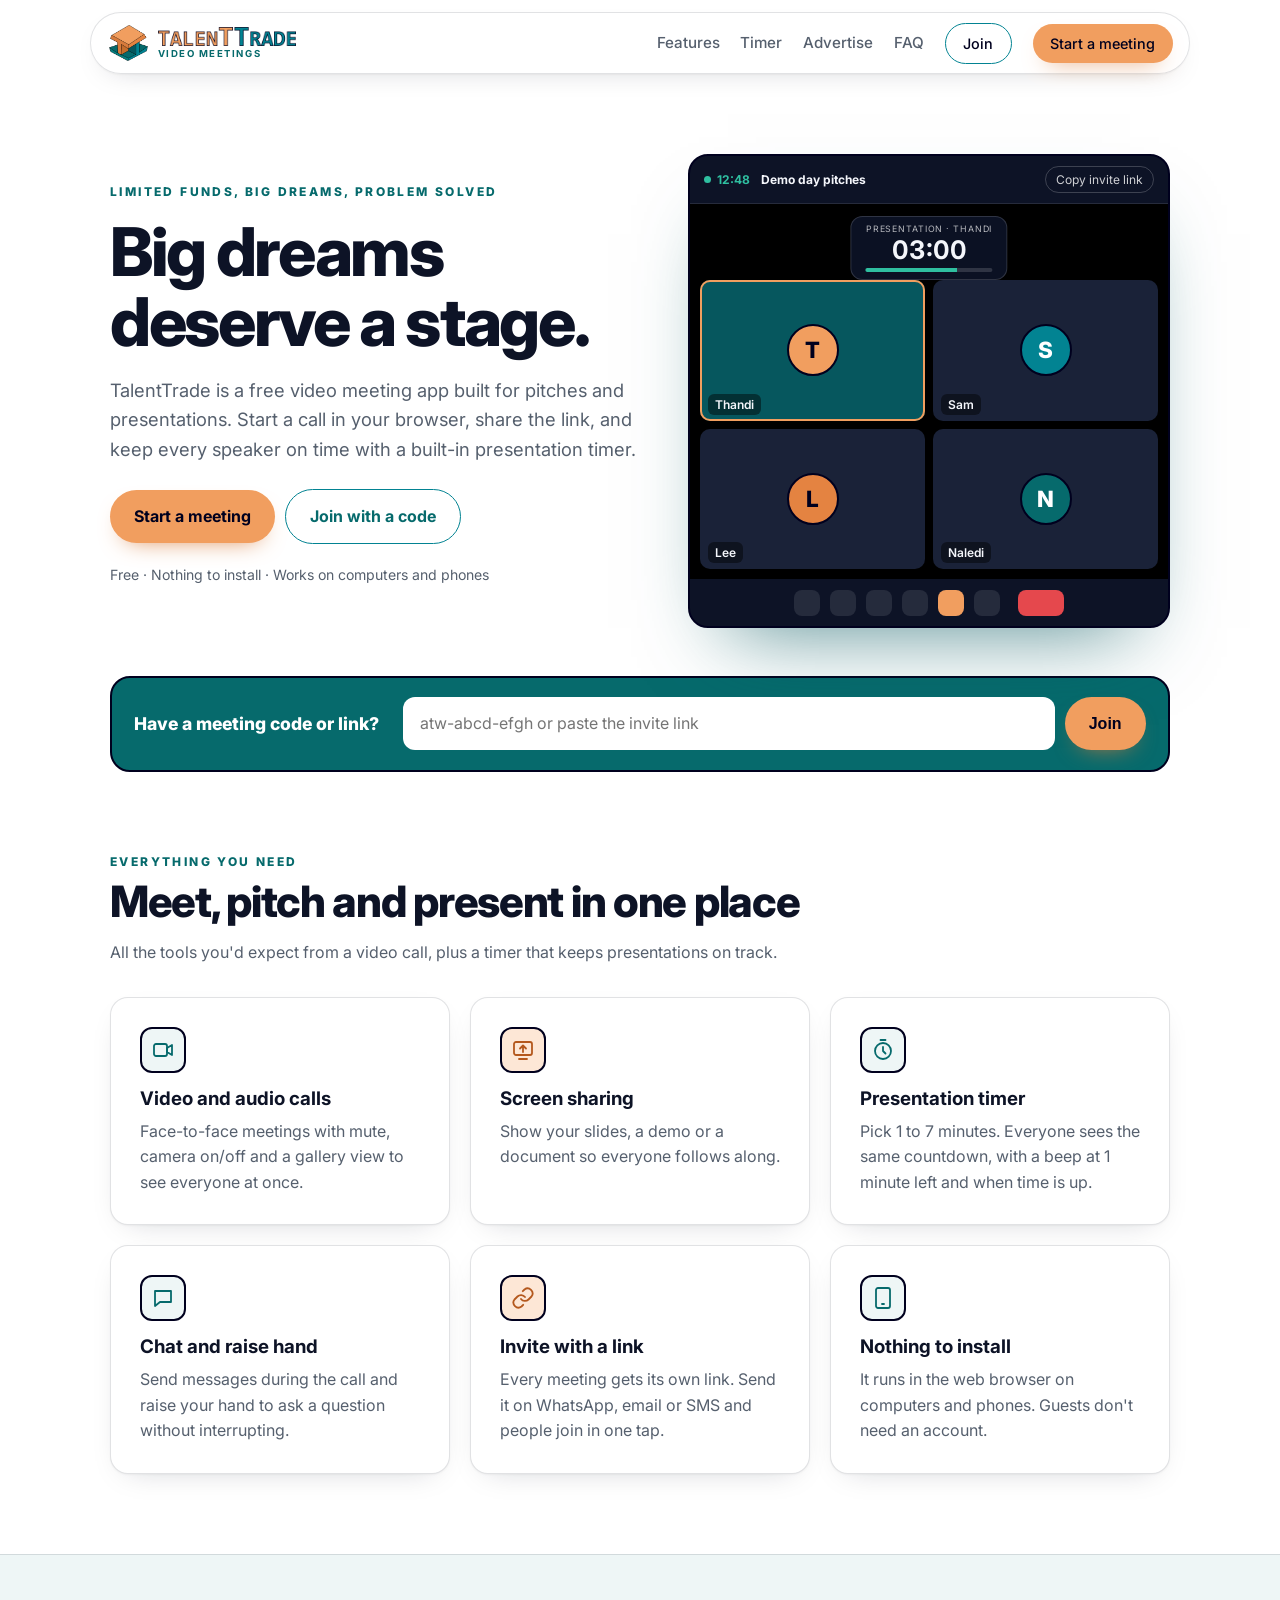
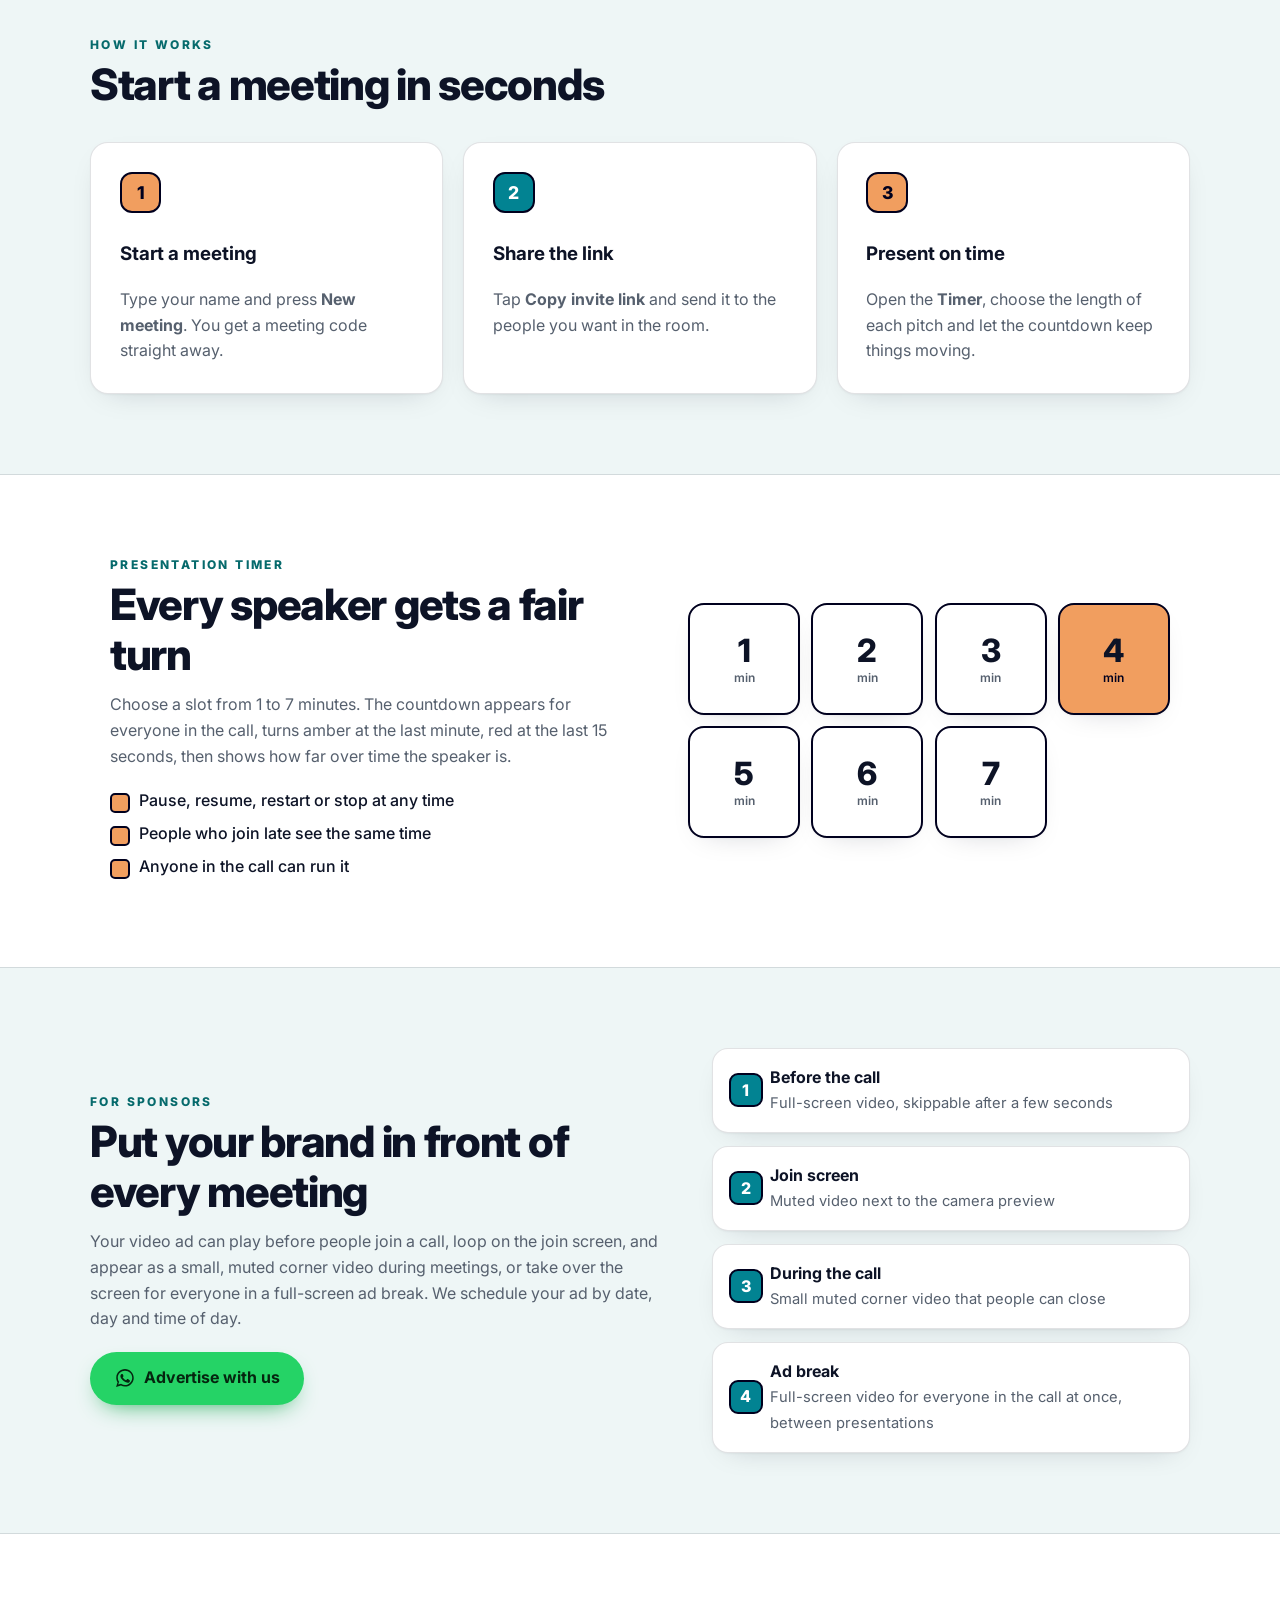
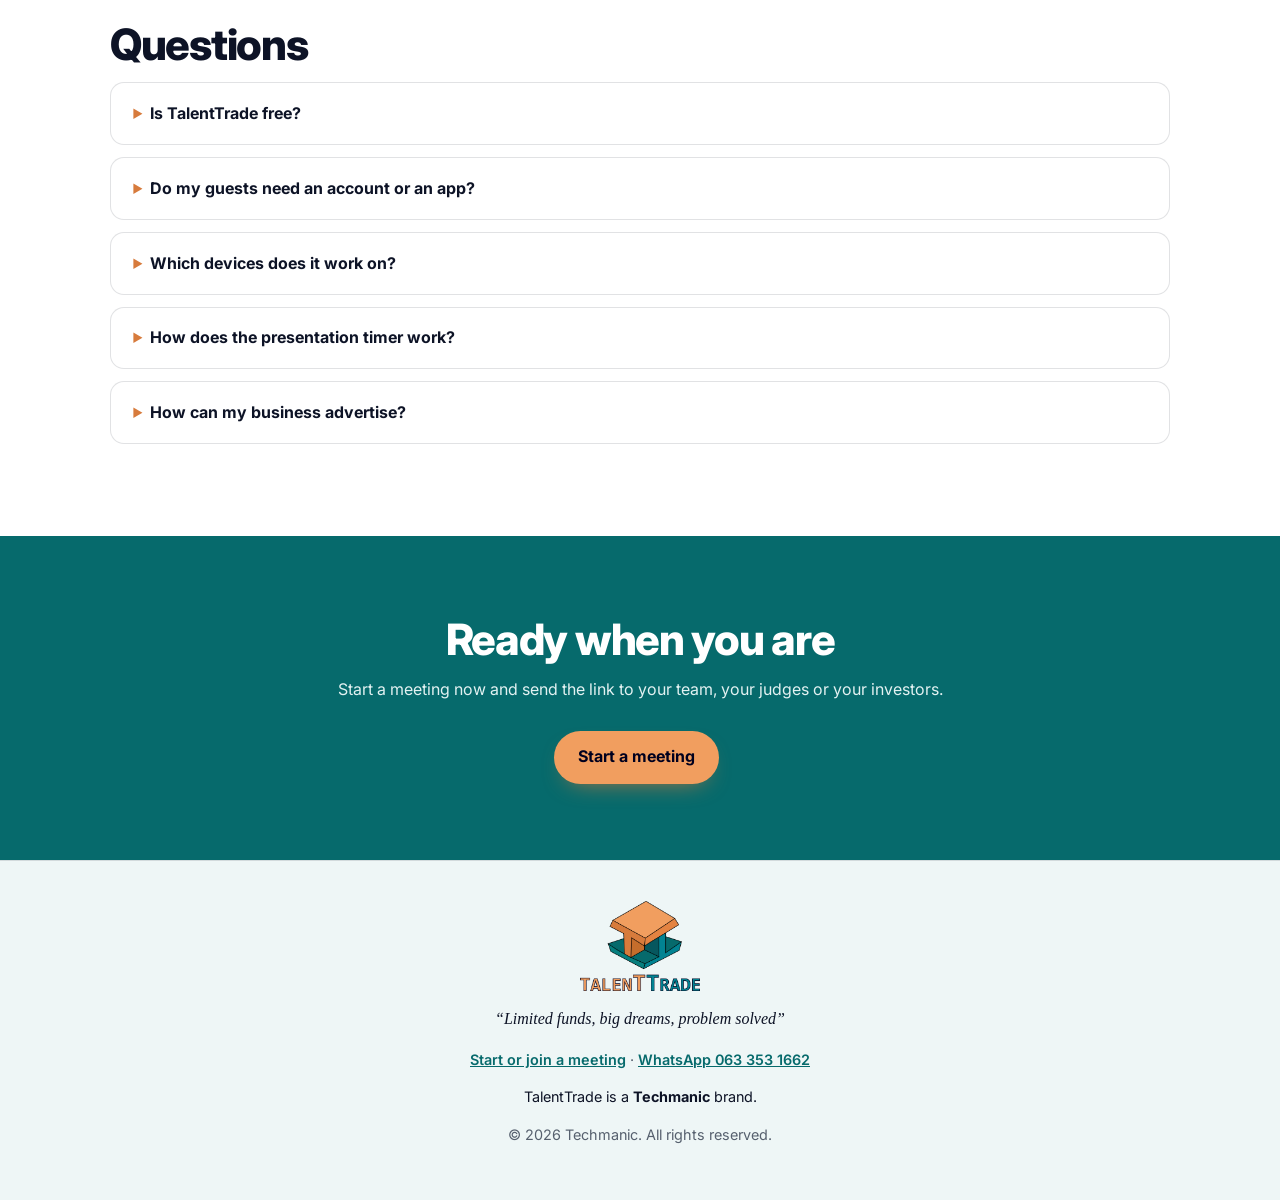
==== commit be0cdc8e: "Add full-screen ad breaks and tune Meet for 250-person calls Ad breaks: a new 'break' placement play" ====
--- a/index.html
+++ b/index.html
@@ -107,13 +107,14 @@
       <div>
         <p class="eyebrow">For sponsors</p>
         <h2>Put your brand in front of every meeting</h2>
-        <p class="sub">Your video ad can play before people join a call, loop on the join screen, and appear as a small, muted corner video during meetings. We schedule your ad by date, day and time of day.</p>
+        <p class="sub">Your video ad can play before people join a call, loop on the join screen, and appear as a small, muted corner video during meetings, or take over the screen for everyone in a full-screen ad break. We schedule your ad by date, day and time of day.</p>
         <a class="btn wa" href="https://wa.me/27633531662?text=Hi%20TalentTrade%2C%20I%27d%20like%20to%20advertise%20on%20TalentTrade%20Meet." target="_blank" rel="noopener"><svg viewBox="0 0 32 32" width="22" height="22" aria-hidden="true" fill="currentColor"><path d="M16 3C9 3 3.3 8.6 3.3 15.5c0 2.4.7 4.7 1.9 6.600L3 29l7.100-2.100a12.800 12.800 0 0 0 5.900 1.500c7 0 12.700-5.600 12.700-12.500S23 3 16 3zm0 23.100c-1.900 0-3.700-.5-5.300-1.500l-.4-.2-4.200 1.200 1.300-4-.3-.4a10.300 10.300 0 0 1-1.600-5.600C5.500 9.900 10.200 5.400 16 5.400s10.500 4.500 10.500 10.100S21.800 26.100 16 26.100zm5.800-7.500c-.3-.2-1.900-.9-2.200-1-.3-.1-.5-.2-.7.200-.2.300-.8 1-1 1.200-.2.200-.4.200-.7.100-.3-.2-1.400-.5-2.600-1.600-1-.9-1.600-1.900-1.800-2.200-.2-.3 0-.5.100-.7l.5-.6c.2-.2.200-.3.300-.5.100-.2.100-.4 0-.6l-1-2.300c-.2-.6-.5-.5-.7-.5h-.6c-.2 0-.6.1-.9.400-.3.300-1.200 1.200-1.200 2.800s1.200 3.300 1.400 3.500c.2.200 2.400 3.700 5.800 5.100.8.400 1.500.6 2 .8.800.3 1.600.2 2.200.1.700-.1 1.900-.8 2.200-1.500.3-.8.300-1.400.2-1.500-.1-.2-.3-.3-.6-.4z"/></svg> Advertise with us</a>
       </div>
       <ol class="placements">
         <li><b>Before the call</b><span>Full-screen video, skippable after a few seconds</span></li>
         <li><b>Join screen</b><span>Muted video next to the camera preview</span></li>
         <li><b>During the call</b><span>Small muted corner video that people can close</span></li>
+        <li><b>Ad break</b><span>Full-screen video for everyone in the call at once, between presentations</span></li>
       </ol>
     </div>
   </section>
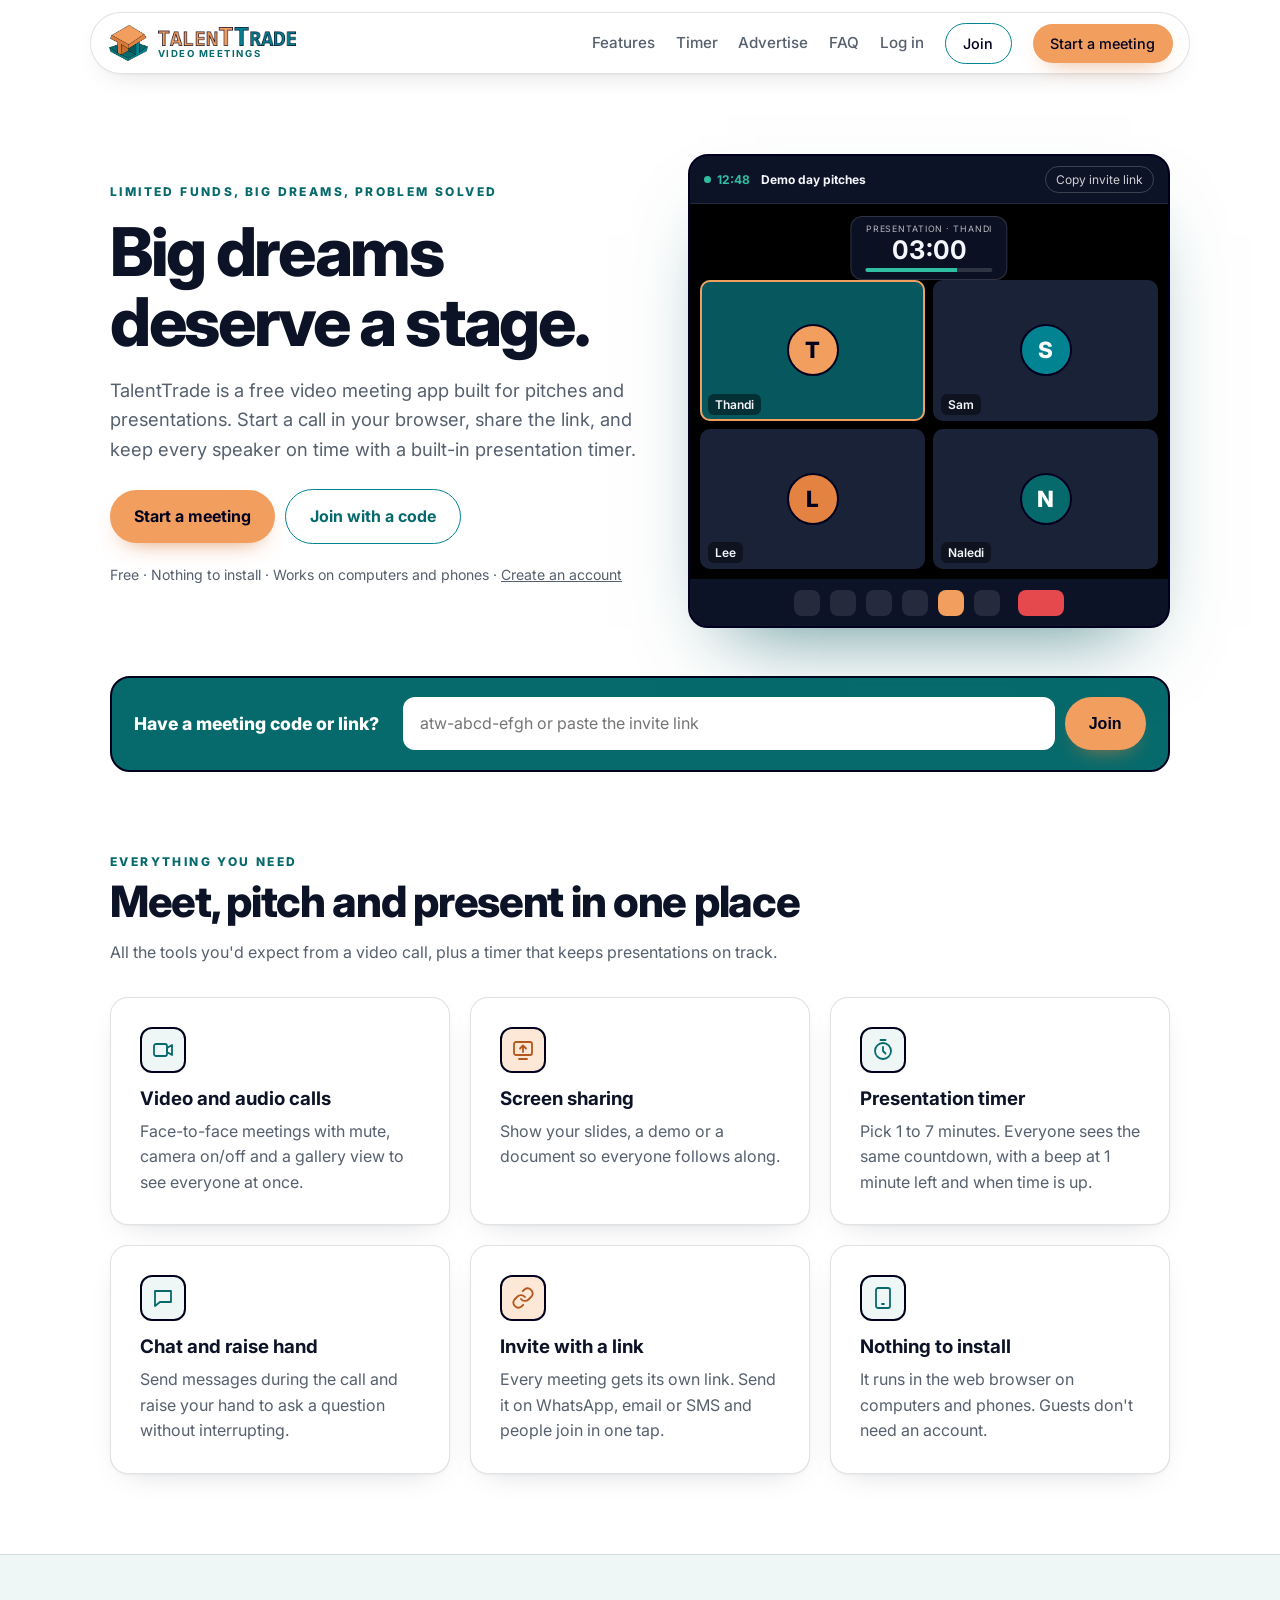
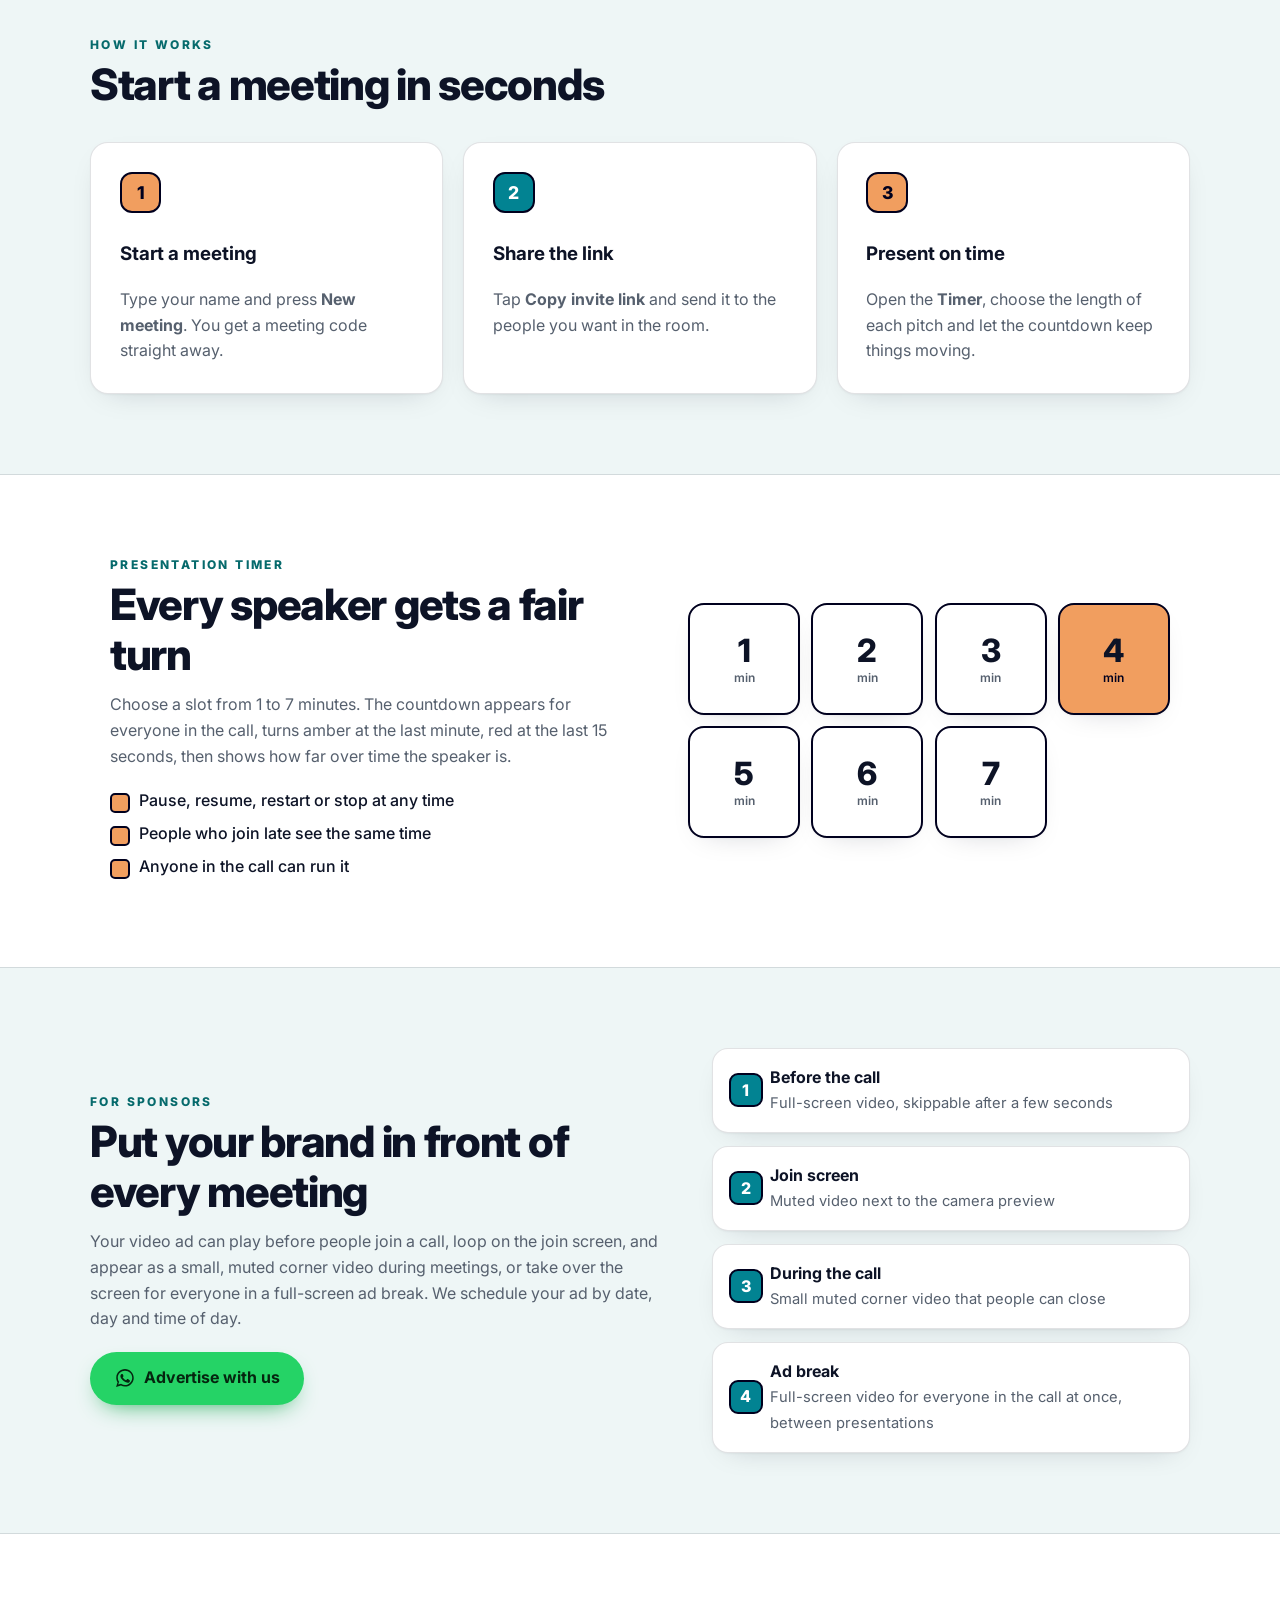
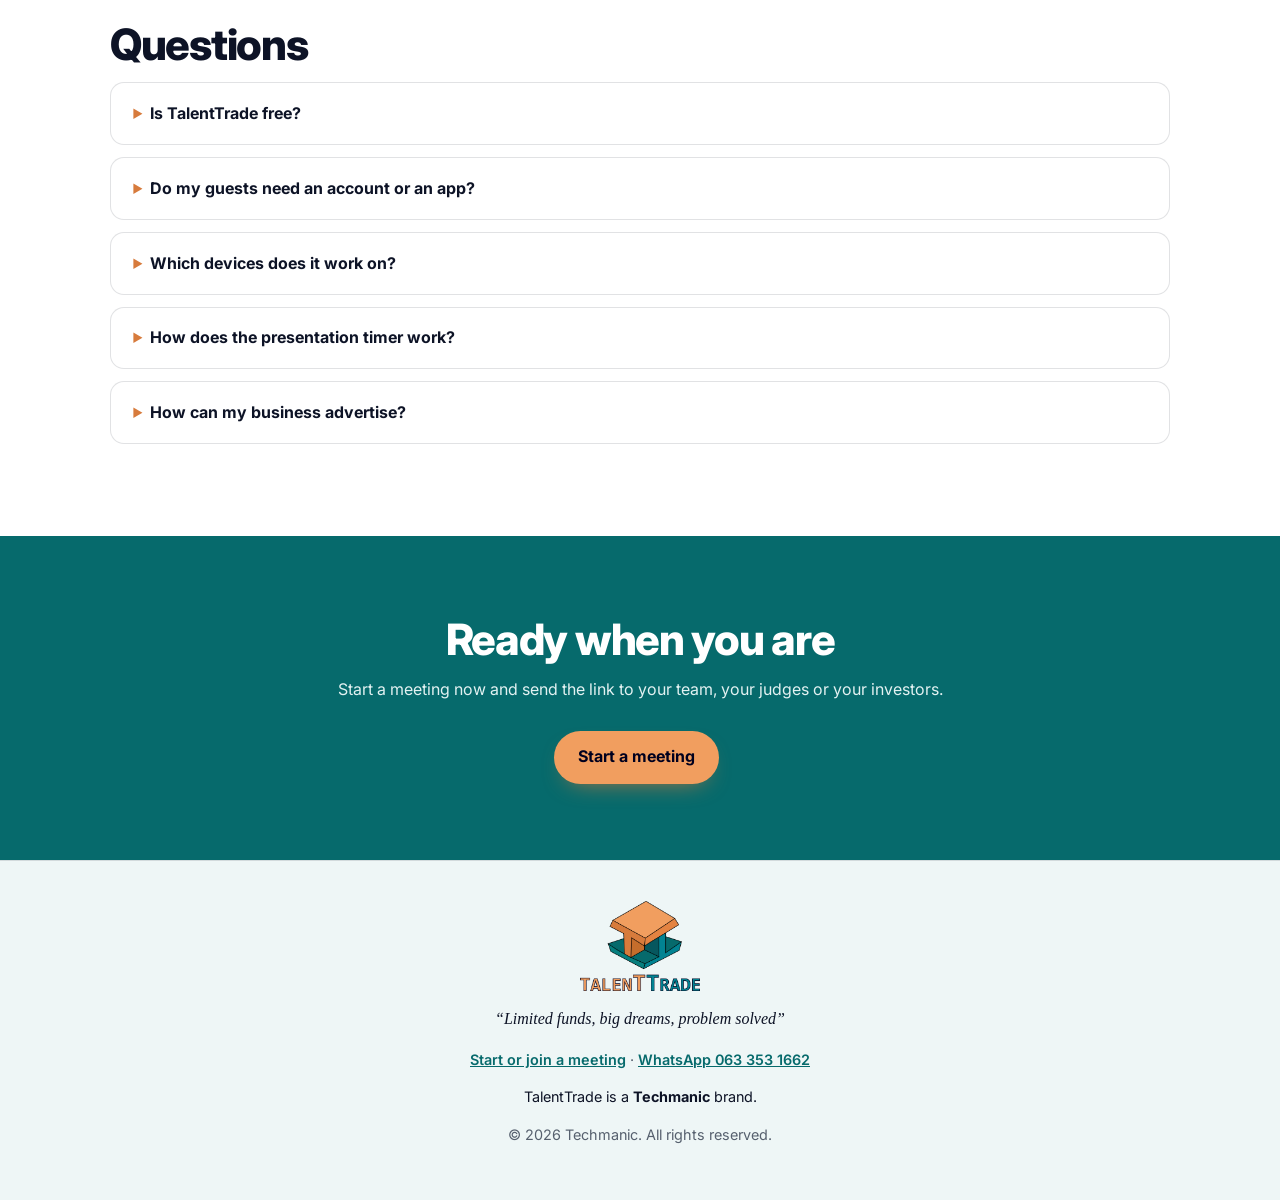
==== commit e0aba91c: "Add join, sign-up and log-in screens with a self-hosted account server New pages: join.html (code or" ====
--- a/index.html
+++ b/index.html
@@ -21,7 +21,8 @@
     <a href="#timer">Timer</a>
     <a href="#sponsors">Advertise</a>
     <a href="#faq">FAQ</a>
-    <a class="btn small ghost" href="#join">Join</a>
+    <a href="login.html">Log in</a>
+    <a class="btn small ghost" href="join.html">Join</a>
     <a class="btn small" href="meet.html#start">Start a meeting</a>
   </nav>
 </header>
@@ -34,7 +35,7 @@
       <p>TalentTrade is a free video meeting app built for pitches and presentations. Start a call in your browser, share the link, and keep every speaker on time with a built-in presentation timer.</p>
       <a class="btn" href="meet.html#start">Start a meeting</a>
       <a class="btn ghost" href="#join">Join with a code</a>
-      <p class="hero-note">Free · Nothing to install · Works on computers and phones</p>
+      <p class="hero-note">Free · Nothing to install · Works on computers and phones · <a href="signup.html">Create an account</a></p>
     </div>
 
     <div class="mock" aria-hidden="true">
--- a/assets/style.css
+++ b/assets/style.css
@@ -167,3 +167,58 @@
   .nav nav a:not(.btn){display:none}
   .join-row{min-width:100%}
 }
+
+/* ---------- account screens: join, sign up, log in ---------- */
+.auth-page{min-height:100vh;display:grid;grid-template-columns:minmax(320px,.9fr) 1.1fr;background:var(--bg)}
+.auth-brand{background:var(--teal-2);color:#fff;padding:2.5rem clamp(1.5rem,4vw,3.5rem);display:flex;flex-direction:column;justify-content:space-between;gap:2rem;position:relative;overflow:hidden}
+.auth-brand::after{content:"";position:absolute;right:-90px;bottom:-90px;width:300px;height:300px;border-radius:50%;border:2px dashed rgba(255,255,255,.18)}
+.auth-logo{display:inline-flex;background:#fff;border:2px solid var(--navy);border-radius:18px;padding:.8rem 1rem;width:max-content}
+.auth-logo img{height:64px;width:auto;display:block}
+.auth-brand h2{color:#fff;font-size:clamp(1.6rem,3vw,2.3rem);margin:1.6rem 0 .6rem}
+.auth-brand .tagline{font-family:Georgia,"Times New Roman",serif;font-style:italic;color:#ffd2ae;font-size:1.05rem;margin:0}
+.auth-points{list-style:none;padding:0;margin:0;display:grid;gap:.75rem;position:relative;z-index:1}
+.auth-points li{display:flex;gap:.7rem;align-items:flex-start;color:var(--green-text)}
+.auth-points li::before{content:"";flex:none;width:18px;height:18px;margin-top:.2rem;border-radius:5px;background:var(--orange);border:2px solid var(--navy)}
+.auth-main{display:flex;flex-direction:column;align-items:center;justify-content:center;padding:2rem 16px}
+.auth-top{align-self:stretch;display:flex;justify-content:space-between;align-items:center;max-width:460px;width:100%;margin:0 auto 2rem;font-size:.92rem}
+.auth-top a{color:var(--teal-2);font-weight:600;text-decoration:none}
+.auth-card{width:100%;max-width:460px}
+.auth-card h1{font-size:clamp(1.9rem,4vw,2.4rem);margin:0 0 .4rem}
+.auth-card .sub{margin:0 0 1.6rem}
+.auth-form{display:grid;gap:1rem}
+.auth-form label{display:flex;flex-direction:column;gap:.35rem;font-size:.9rem;font-weight:600;color:var(--text)}
+.auth-form label small{font-weight:400;color:var(--muted)}
+.auth-form input,.auth-form select{width:100%;font-size:1rem}
+.pw{position:relative}
+.pw input{padding-right:4.5rem}
+.pw button{position:absolute;right:.4rem;top:50%;transform:translateY(-50%);background:none;border:0;color:var(--teal-2);font:inherit;font-size:.85rem;font-weight:700;cursor:pointer;padding:.4rem .6rem;border-radius:8px}
+.pw button:hover{background:var(--teal-tint)}
+.auth-row{display:flex;justify-content:space-between;align-items:center;gap:1rem;font-size:.9rem}
+.auth-row a,.link-btn{color:var(--teal-2);font-weight:600;text-decoration:none;background:none;border:0;font:inherit;font-size:.9rem;cursor:pointer;padding:0}
+.auth-form .btn{width:100%;margin:.3rem 0 0;text-align:center;font-size:1.02rem}
+.auth-form .btn[disabled]{opacity:.55;cursor:not-allowed;transform:none}
+.auth-alt{margin:1.4rem 0 0;text-align:center;color:var(--muted);font-size:.95rem}
+.auth-alt a{color:var(--teal-2);font-weight:700}
+.or-line{display:flex;align-items:center;gap:.8rem;color:var(--muted);font-size:.85rem;margin:1.4rem 0}
+.or-line::before,.or-line::after{content:"";flex:1;height:1px;background:var(--border)}
+.msg{border-radius:12px;padding:.8rem 1rem;font-size:.92rem;margin:0 0 1rem;display:none}
+.msg.show{display:block}
+.msg.err{background:#fdecec;color:#9b1c22;border:1px solid #f5c2c4}
+.msg.ok{background:#e6f5f1;color:#065f52;border:1px solid #b5e2d6}
+.msg.info{background:#fff4ea;color:#7a3d10;border:1px solid #f6d3b5}
+.hint{font-size:.8rem;font-weight:400;color:var(--muted)}
+.strength{height:5px;border-radius:5px;background:var(--border);overflow:hidden;margin-top:.15rem}
+.strength i{display:block;height:100%;width:0;background:#e5484d;transition:width .2s,background .2s}
+.done-panel{text-align:center;padding:1rem 0}
+.done-panel .big{width:64px;height:64px;border-radius:18px;margin:0 auto 1rem;display:grid;place-items:center;background:var(--orange);border:2px solid var(--navy)}
+.done-panel .big svg{width:30px;height:30px;fill:none;stroke:var(--navy);stroke-width:2;stroke-linecap:round;stroke-linejoin:round}
+.signed-in{display:flex;align-items:center;gap:.6rem;font-size:.9rem}
+.signed-in b{color:var(--text)}
+@media (max-width:860px){
+  .auth-page{grid-template-columns:1fr}
+  .auth-brand{padding:1.2rem 16px;flex-direction:row;align-items:center}
+  .auth-brand h2,.auth-points,.auth-brand .tagline{display:none}
+  .auth-logo{padding:.4rem .6rem;border-radius:12px}.auth-logo img{height:40px}
+  .auth-main{justify-content:flex-start;padding-top:1.5rem}
+  .auth-top{margin-bottom:1.5rem}
+}
